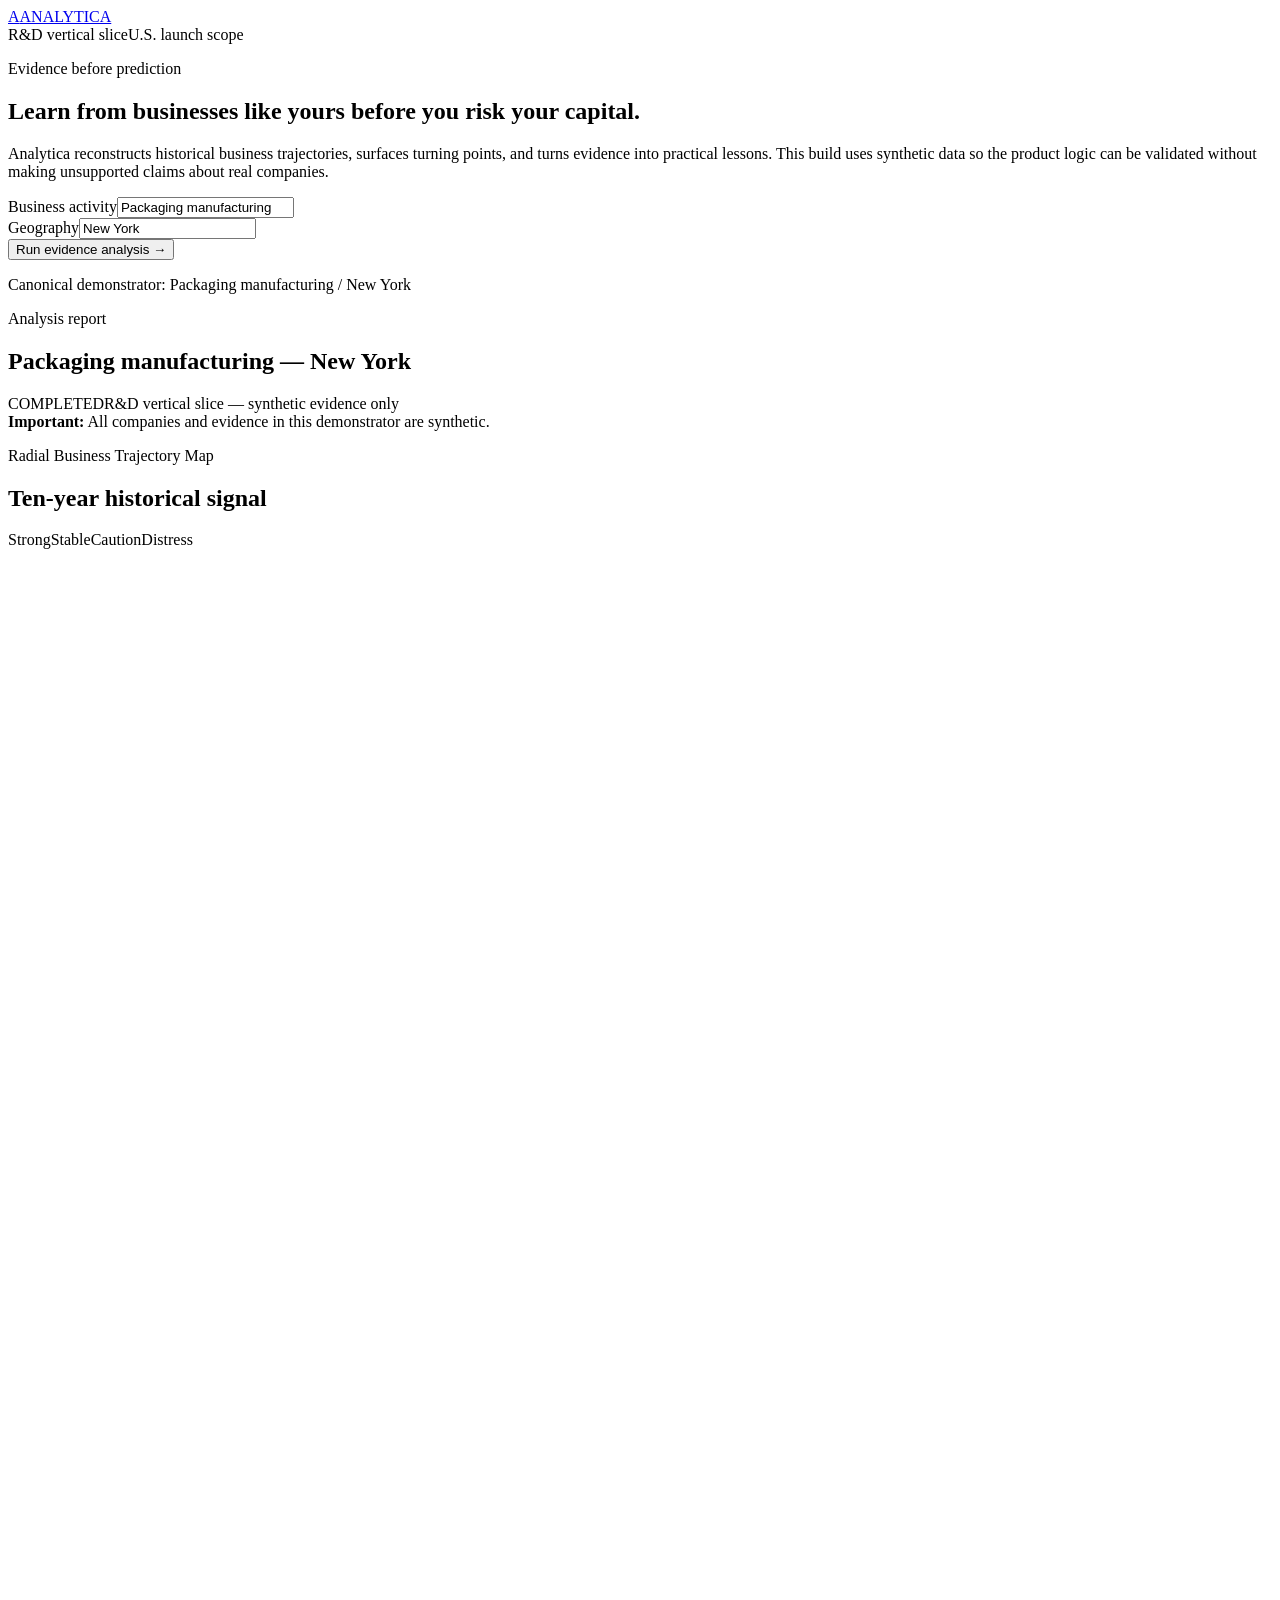
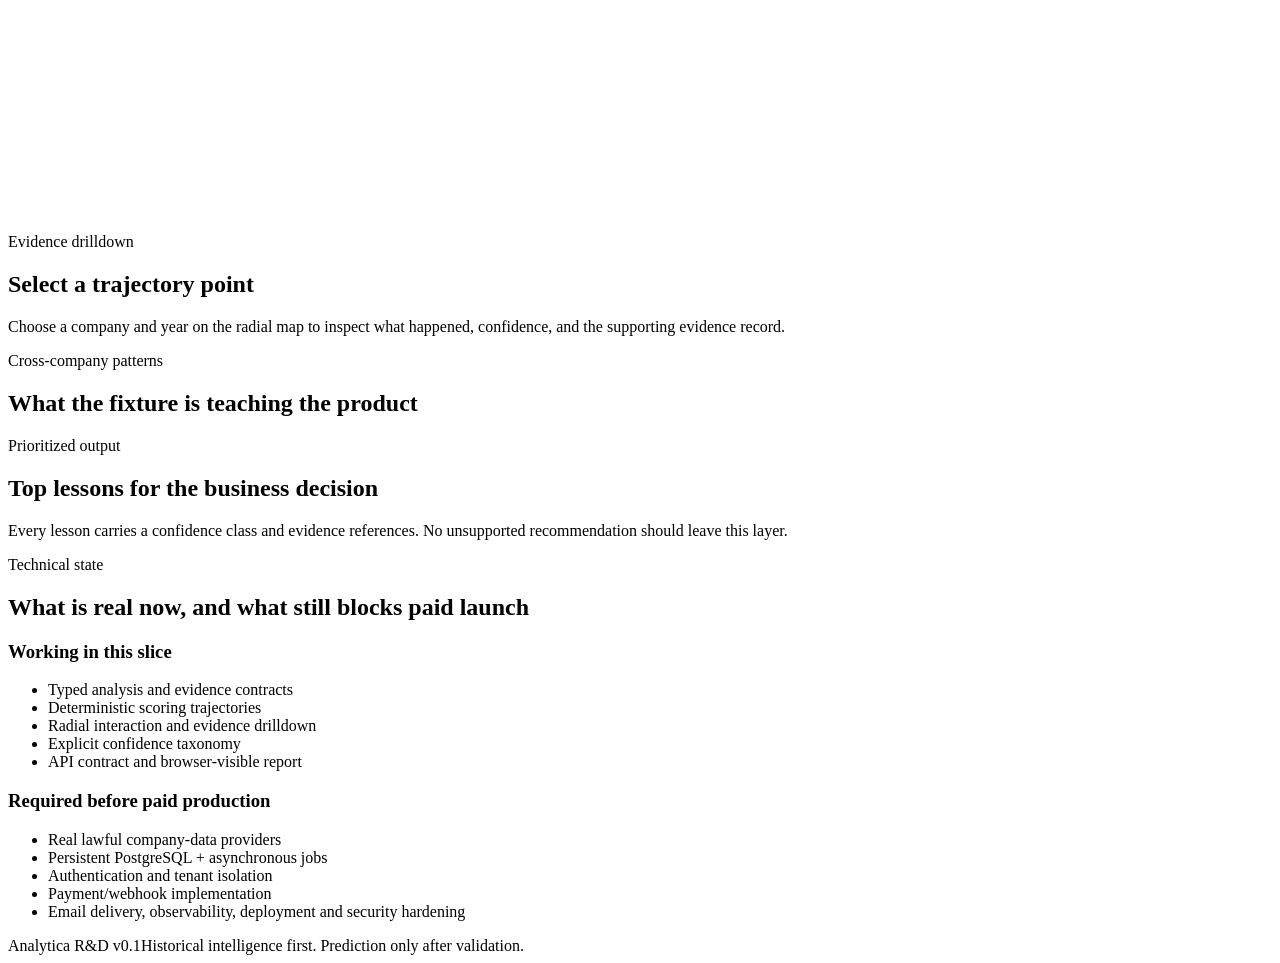
==== apps/web-preview/index.html @ 031fc539 "feat: add browser-visible Analytica R&D shell" ====
<!doctype html>
<html lang="en">
<head>
  <meta charset="utf-8" />
  <meta name="viewport" content="width=device-width, initial-scale=1" />
  <meta name="description" content="Analytica R&D vertical slice: evidence-driven historical business intelligence." />
  <title>Analytica — R&D Vertical Slice</title>
  <link rel="stylesheet" href="./styles.css" />
</head>
<body>
  <header class="topbar">
    <a class="brand" href="#top" aria-label="Analytica home"><span class="brand-mark" aria-hidden="true">A</span><span>ANALYTICA</span></a>
    <div class="topbar-actions"><span class="badge" data-testid="readiness-badge">R&D vertical slice</span><span class="market">U.S. launch scope</span></div>
  </header>

  <main id="top">
    <section class="hero shell">
      <div class="hero-copy">
        <p class="eyebrow">Evidence before prediction</p>
        <h1>Learn from businesses like yours <span>before you risk your capital.</span></h1>
        <p class="lede">Analytica reconstructs historical business trajectories, surfaces turning points, and turns evidence into practical lessons. This build uses synthetic data so the product logic can be validated without making unsupported claims about real companies.</p>
      </div>
      <form id="analysis-form" class="analysis-card" aria-label="Run Analytica demonstrator">
        <div class="field"><label for="business">Business activity</label><input id="business" name="business" value="Packaging manufacturing" /></div>
        <div class="field"><label for="geography">Geography</label><input id="geography" name="geography" value="New York" /></div>
        <button id="run-analysis" type="submit">Run evidence analysis <span aria-hidden="true">→</span></button>
        <p class="microcopy">Canonical demonstrator: Packaging manufacturing / New York</p>
      </form>
    </section>

    <section id="analysis-summary" class="shell summary-section" aria-labelledby="summary-title">
      <div class="section-heading">
        <div><p class="eyebrow">Analysis report</p><h2 id="summary-title">Packaging manufacturing — New York</h2></div>
        <div class="status-stack"><span id="analysis-status" class="status-dot"><span aria-hidden="true"></span> COMPLETED</span><span id="readiness-label">R&D vertical slice — synthetic evidence only</span></div>
      </div>
      <div id="cohort-kpis" class="kpi-grid" aria-label="Cohort summary"></div>
      <div class="notice" role="note"><strong>Important:</strong> <span id="report-disclaimer">All companies and evidence in this demonstrator are synthetic.</span></div>
    </section>

    <section class="shell workspace" aria-labelledby="trajectory-heading">
      <div class="map-card">
        <div class="card-heading">
          <div><p class="eyebrow">Radial Business Trajectory Map</p><h2 id="trajectory-heading">Ten-year historical signal</h2></div>
          <div class="legend" aria-label="Performance state legend"><span><i class="dot green"></i>Strong</span><span><i class="dot blue"></i>Stable</span><span><i class="dot yellow"></i>Caution</span><span><i class="dot red"></i>Distress</span></div>
        </div>
        <div id="trajectory-map" class="trajectory-stage">
          <svg id="radial-map" viewBox="0 0 720 720" role="img" aria-labelledby="radial-title radial-desc" tabindex="0">
            <title id="radial-title">Radial historical performance map for synthetic packaging companies</title>
            <desc id="radial-desc">Each company has a radial trajectory. Distance from the center represents normalized modeled performance. Select a point to inspect evidence.</desc>
            <g id="radial-grid"></g><g id="radial-content"></g>
          </svg>
        </div>
        <div id="company-tabs" class="company-tabs" aria-label="Select company trajectory"></div>
      </div>

      <aside id="evidence-panel" class="evidence-card" aria-live="polite" aria-labelledby="evidence-title">
        <p class="eyebrow">Evidence drilldown</p><h2 id="evidence-title">Select a trajectory point</h2>
        <p id="evidence-intro" class="muted">Choose a company and year on the radial map to inspect what happened, confidence, and the supporting evidence record.</p>
        <div id="evidence-body"></div>
      </aside>
    </section>

    <section class="shell findings-section"><div class="section-heading compact"><div><p class="eyebrow">Cross-company patterns</p><h2>What the fixture is teaching the product</h2></div></div><div id="findings-grid" class="findings-grid"></div></section>

    <section id="lessons" class="shell lessons-section" aria-labelledby="lessons-title">
      <div class="section-heading"><div><p class="eyebrow">Prioritized output</p><h2 id="lessons-title">Top lessons for the business decision</h2></div><p class="section-note">Every lesson carries a confidence class and evidence references. No unsupported recommendation should leave this layer.</p></div>
      <ol id="lesson-list" class="lesson-list"></ol>
    </section>

    <section class="shell readiness-panel" aria-labelledby="readiness-title">
      <div><p class="eyebrow">Technical state</p><h2 id="readiness-title">What is real now, and what still blocks paid launch</h2></div>
      <div class="readiness-columns">
        <div><h3>Working in this slice</h3><ul><li>Typed analysis and evidence contracts</li><li>Deterministic scoring trajectories</li><li>Radial interaction and evidence drilldown</li><li>Explicit confidence taxonomy</li><li>API contract and browser-visible report</li></ul></div>
        <div><h3>Required before paid production</h3><ul><li>Real lawful company-data providers</li><li>Persistent PostgreSQL + asynchronous jobs</li><li>Authentication and tenant isolation</li><li>Payment/webhook implementation</li><li>Email delivery, observability, deployment and security hardening</li></ul></div>
      </div>
    </section>
  </main>

  <footer class="footer shell"><span>Analytica R&D v0.1</span><span>Historical intelligence first. Prediction only after validation.</span></footer>
  <script src="./demo-data.js"></script>
  <script src="./app.js" defer></script>
</body>
</html>
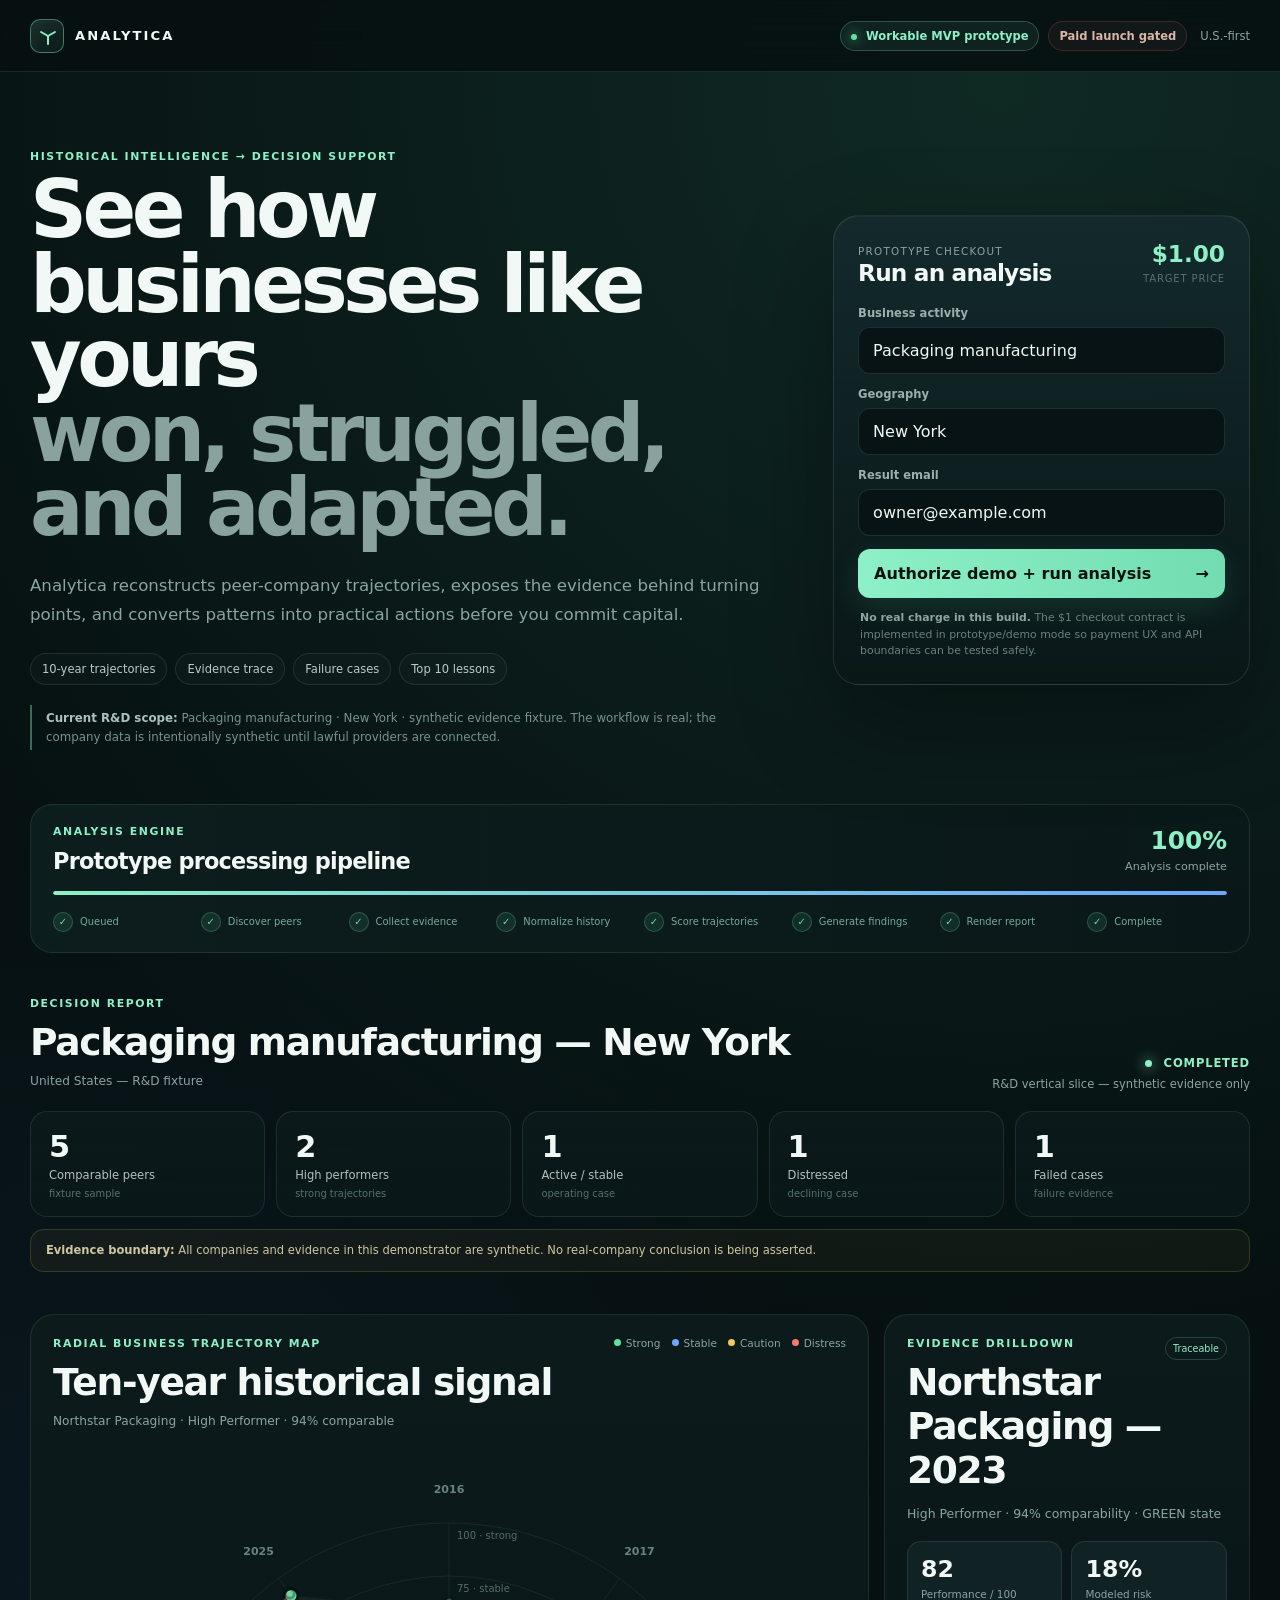
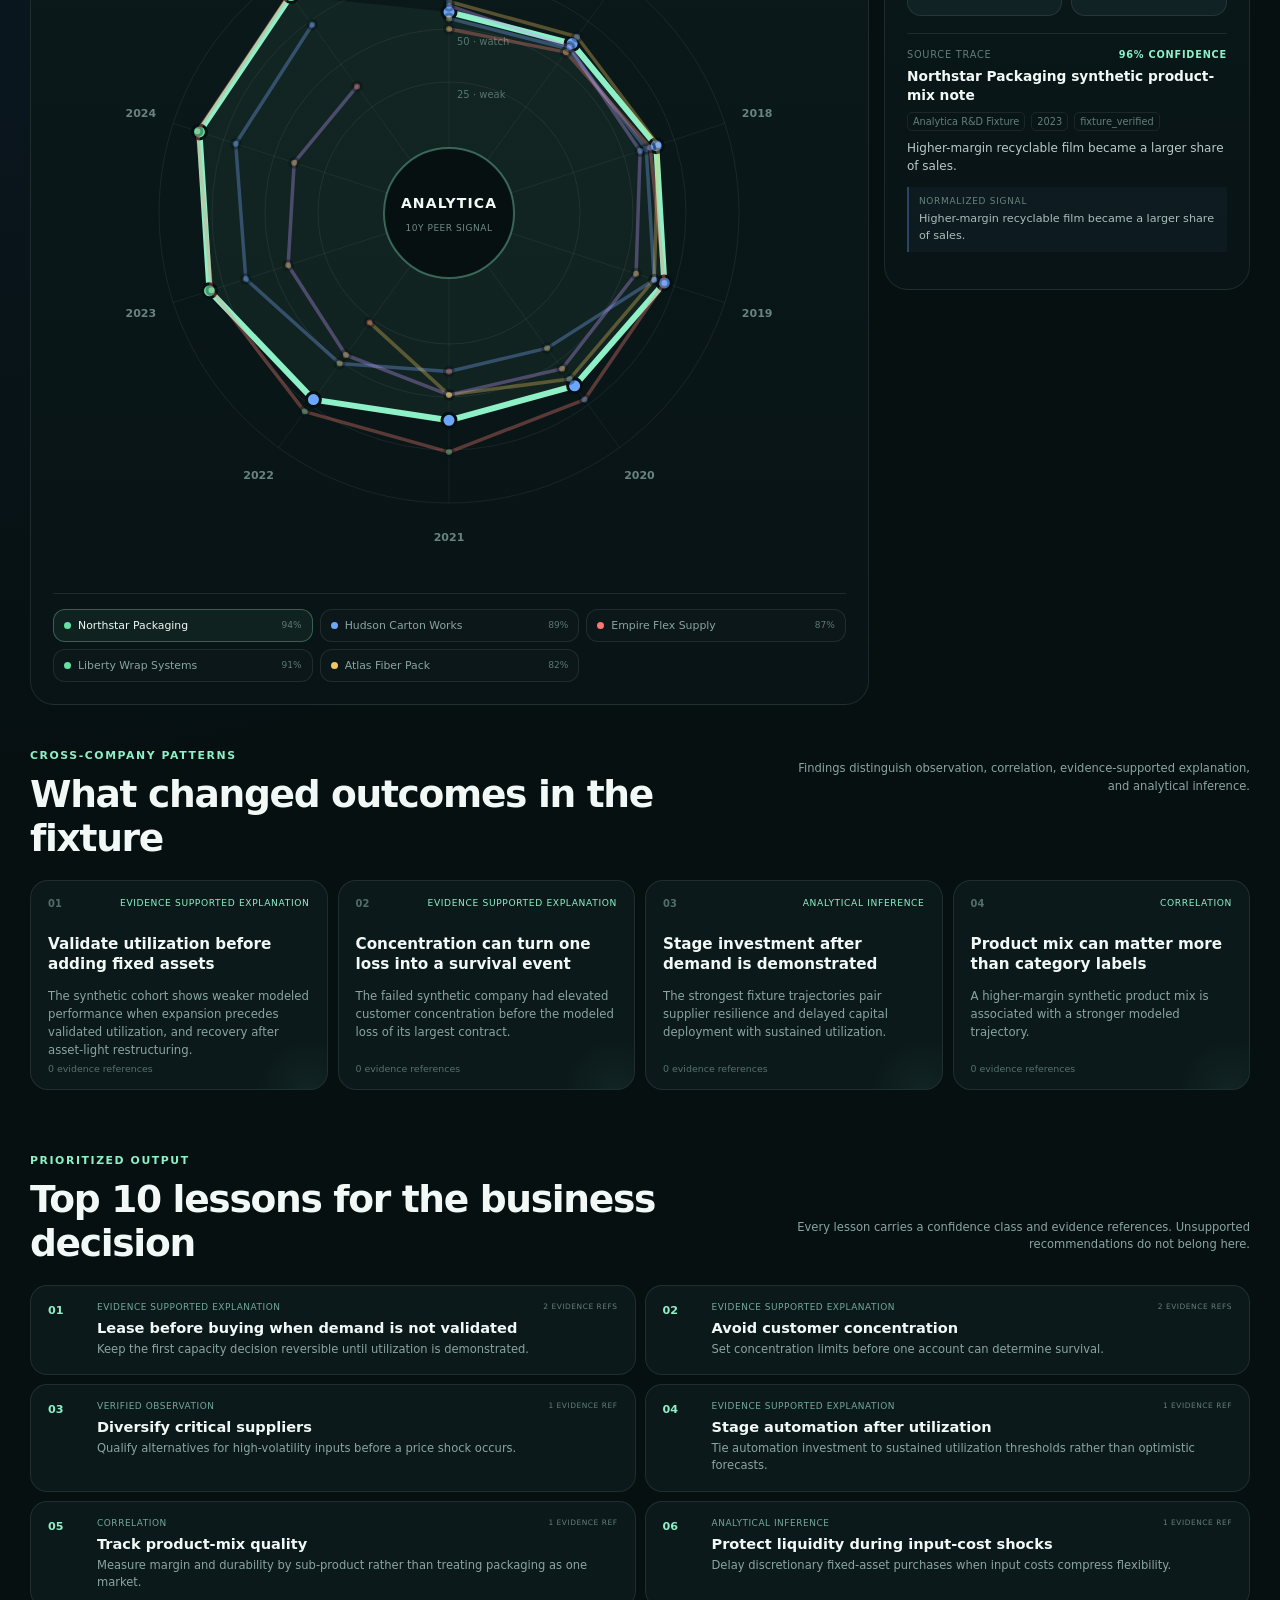
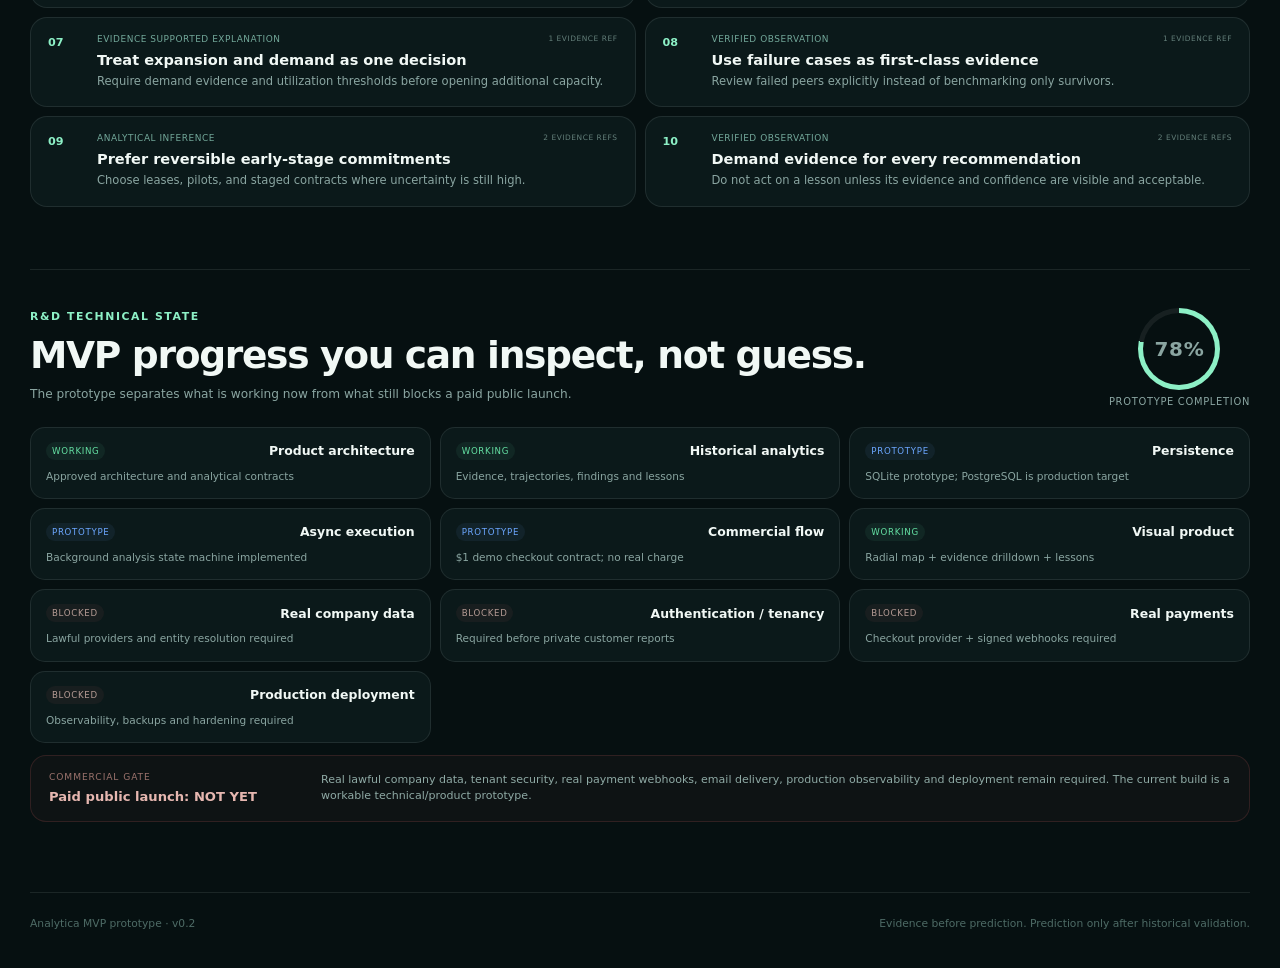
==== commit 1c2ee012: "feat: deliver workable Analytica MVP prototype" ====
--- a/apps/web-preview/index.html
+++ b/apps/web-preview/index.html
@@ -3,50 +3,79 @@
 <head>
   <meta charset="utf-8" />
   <meta name="viewport" content="width=device-width, initial-scale=1" />
-  <meta name="description" content="Analytica R&D vertical slice: evidence-driven historical business intelligence." />
-  <title>Analytica — R&D Vertical Slice</title>
+  <meta name="description" content="Analytica workable MVP prototype — evidence-driven historical business intelligence." />
+  <meta name="theme-color" content="#071011" />
+  <title>Analytica — Workable MVP Prototype</title>
   <link rel="stylesheet" href="./styles.css" />
 </head>
 <body>
+  <a class="skip-link" href="#analysis-summary">Skip to analysis</a>
   <header class="topbar">
-    <a class="brand" href="#top" aria-label="Analytica home"><span class="brand-mark" aria-hidden="true">A</span><span>ANALYTICA</span></a>
-    <div class="topbar-actions"><span class="badge" data-testid="readiness-badge">R&D vertical slice</span><span class="market">U.S. launch scope</span></div>
+    <a class="brand" href="#top" aria-label="Analytica home">
+      <span class="brand-mark" aria-hidden="true"><span></span></span>
+      <span class="brand-word">ANALYTICA</span>
+    </a>
+    <div class="topbar-actions">
+      <span class="badge badge-live" data-testid="readiness-badge"><i></i> Workable MVP prototype</span>
+      <span class="badge badge-gated">Paid launch gated</span>
+      <span class="market">U.S.-first</span>
+    </div>
   </header>
 
   <main id="top">
     <section class="hero shell">
       <div class="hero-copy">
-        <p class="eyebrow">Evidence before prediction</p>
-        <h1>Learn from businesses like yours <span>before you risk your capital.</span></h1>
-        <p class="lede">Analytica reconstructs historical business trajectories, surfaces turning points, and turns evidence into practical lessons. This build uses synthetic data so the product logic can be validated without making unsupported claims about real companies.</p>
+        <p class="eyebrow">Historical intelligence → decision support</p>
+        <h1>See how businesses like yours <span>won, struggled, and adapted.</span></h1>
+        <p class="lede">Analytica reconstructs peer-company trajectories, exposes the evidence behind turning points, and converts patterns into practical actions before you commit capital.</p>
+        <div class="hero-proof" aria-label="Prototype capabilities">
+          <span>10-year trajectories</span><span>Evidence trace</span><span>Failure cases</span><span>Top 10 lessons</span>
+        </div>
+        <div class="prototype-note"><strong>Current R&D scope:</strong> Packaging manufacturing · New York · synthetic evidence fixture. The workflow is real; the company data is intentionally synthetic until lawful providers are connected.</div>
       </div>
-      <form id="analysis-form" class="analysis-card" aria-label="Run Analytica demonstrator">
-        <div class="field"><label for="business">Business activity</label><input id="business" name="business" value="Packaging manufacturing" /></div>
-        <div class="field"><label for="geography">Geography</label><input id="geography" name="geography" value="New York" /></div>
-        <button id="run-analysis" type="submit">Run evidence analysis <span aria-hidden="true">→</span></button>
-        <p class="microcopy">Canonical demonstrator: Packaging manufacturing / New York</p>
+
+      <form id="analysis-form" class="analysis-card" aria-label="Run Analytica MVP prototype">
+        <div class="analysis-card-head">
+          <div><span class="step-label">Prototype checkout</span><h2>Run an analysis</h2></div>
+          <div class="price"><strong>$1.00</strong><span>target price</span></div>
+        </div>
+        <div class="field"><label for="business">Business activity</label><input id="business" name="business" value="Packaging manufacturing" autocomplete="organization-title" /></div>
+        <div class="field"><label for="geography">Geography</label><input id="geography" name="geography" value="New York" autocomplete="address-level1" /></div>
+        <div class="field"><label for="email">Result email</label><input type="email" id="email" name="email" value="owner@example.com" autocomplete="email" required /></div>
+        <button id="run-analysis" type="submit"><span>Authorize demo + run analysis</span><span aria-hidden="true">→</span></button>
+        <p class="microcopy"><strong>No real charge in this build.</strong> The $1 checkout contract is implemented in prototype/demo mode so payment UX and API boundaries can be tested safely.</p>
+        <p id="form-error" class="form-error" role="alert" hidden></p>
       </form>
+    </section>
+
+    <section id="analysis-pipeline" class="shell pipeline-card" aria-live="polite" aria-labelledby="pipeline-title">
+      <div class="pipeline-head">
+        <div><p class="eyebrow">Analysis engine</p><h2 id="pipeline-title">Prototype processing pipeline</h2></div>
+        <div class="pipeline-meter"><strong id="pipeline-percent">100%</strong><span id="pipeline-stage">Analysis complete</span></div>
+      </div>
+      <div class="progress-track" aria-hidden="true"><span id="pipeline-bar" style="width:100%"></span></div>
+      <div id="pipeline-steps" class="pipeline-steps" aria-label="Analysis stages"></div>
     </section>
 
     <section id="analysis-summary" class="shell summary-section" aria-labelledby="summary-title">
       <div class="section-heading">
-        <div><p class="eyebrow">Analysis report</p><h2 id="summary-title">Packaging manufacturing — New York</h2></div>
-        <div class="status-stack"><span id="analysis-status" class="status-dot"><span aria-hidden="true"></span> COMPLETED</span><span id="readiness-label">R&D vertical slice — synthetic evidence only</span></div>
+        <div><p class="eyebrow">Decision report</p><h2 id="summary-title">Packaging manufacturing — New York</h2><p id="market-scope" class="subtle">United States — R&D fixture</p></div>
+        <div class="status-stack"><span id="analysis-status" class="status-dot"><span aria-hidden="true"></span> COMPLETED</span><span id="readiness-label">Workable MVP — synthetic evidence only</span></div>
       </div>
       <div id="cohort-kpis" class="kpi-grid" aria-label="Cohort summary"></div>
-      <div class="notice" role="note"><strong>Important:</strong> <span id="report-disclaimer">All companies and evidence in this demonstrator are synthetic.</span></div>
+      <div class="notice" role="note"><strong>Evidence boundary:</strong> <span id="report-disclaimer">All companies and evidence in this demonstrator are synthetic.</span></div>
     </section>
 
     <section class="shell workspace" aria-labelledby="trajectory-heading">
       <div class="map-card">
         <div class="card-heading">
-          <div><p class="eyebrow">Radial Business Trajectory Map</p><h2 id="trajectory-heading">Ten-year historical signal</h2></div>
+          <div><p class="eyebrow">Radial Business Trajectory Map</p><h2 id="trajectory-heading">Ten-year historical signal</h2><p id="active-company-summary" class="subtle">Select a peer trajectory to inspect.</p></div>
           <div class="legend" aria-label="Performance state legend"><span><i class="dot green"></i>Strong</span><span><i class="dot blue"></i>Stable</span><span><i class="dot yellow"></i>Caution</span><span><i class="dot red"></i>Distress</span></div>
         </div>
         <div id="trajectory-map" class="trajectory-stage">
-          <svg id="radial-map" viewBox="0 0 720 720" role="img" aria-labelledby="radial-title radial-desc" tabindex="0">
-            <title id="radial-title">Radial historical performance map for synthetic packaging companies</title>
-            <desc id="radial-desc">Each company has a radial trajectory. Distance from the center represents normalized modeled performance. Select a point to inspect evidence.</desc>
+          <svg id="radial-map" viewBox="0 0 760 760" role="img" aria-labelledby="radial-title radial-desc" tabindex="0">
+            <title id="radial-title">Radial historical performance map for the Analytica packaging fixture</title>
+            <desc id="radial-desc">Each peer has a ten-year radial trajectory. Greater distance from the center represents stronger normalized modeled performance. Select a year point to inspect enidence.</desc>
             <g id="radial-grid"></g><g id="radial-content"></g>
           </svg>
         </div>
@@ -54,29 +83,34 @@
       </div>
 
       <aside id="evidence-panel" class="evidence-card" aria-live="polite" aria-labelledby="evidence-title">
-        <p class="eyebrow">Evidence drilldown</p><h2 id="evidence-title">Select a trajectory point</h2>
-        <p id="evidence-intro" class="muted">Choose a company and year on the radial map to inspect what happened, confidence, and the supporting evidence record.</p>
+        <div class="evidence-head"><p class="eyebrow">Evidence drilldown</p><span class="evidence-badge">Traceable</span></div>
+        <h2 id="evidence-title">Select a trajectory point</h2>
+        <p id="evidence-intro" class="muted">Choose a company and year on the radial map to inspect the score, modeled risk, source record, normalized fact, and evidence confidence.</p>
         <div id="evidence-body"></div>
       </aside>
     </section>
 
-    <section class="shell findings-section"><div class="section-heading compact"><div><p class="eyebrow">Cross-company patterns</p><h2>What the fixture is teaching the product</h2></div></div><div id="findings-grid" class="findings-grid"></div></section>
+    <section class="shell findings-section" aria-labelledby="findings-title">
+      <div class="section-heading compact"><div><p class="eyebrow">Cross-company patterns</p><h2 id="findings-title">What changed outcomes in the fixture</h2></div><p class="section-note">Findings distinguish observation, correlation, evidence-supported explanation, and analytical inference.</p></div>
+      <div id="findings-grid" class="findings-grid"></div>
+    </section>
 
     <section id="lessons" class="shell lessons-section" aria-labelledby="lessons-title">
-      <div class="section-heading"><div><p class="eyebrow">Prioritized output</p><h2 id="lessons-title">Top lessons for the business decision</h2></div><p class="section-note">Every lesson carries a confidence class and evidence references. No unsupported recommendation should leave this layer.</p></div>
+      <div class="section-heading"><div><p class="eyebrow">Prioritized output</p><h2 id="lessons-title">Top 10 lessons for the business decision</h2></div><p class="section-note">Every lesson carries a confidence class and evidence references. Unsupported recommendations do not belong here.</p></div>
       <ol id="lesson-list" class="lesson-list"></ol>
     </section>
 
-    <section class="shell readiness-panel" aria-labelledby="readiness-title">
-      <div><p class="eyebrow">Technical state</p><h2 id="readiness-title">What is real now, and what still blocks paid launch</h2></div>
-      <div class="readiness-columns">
-        <div><h3>Working in this slice</h3><ul><li>Typed analysis and evidence contracts</li><li>Deterministic scoring trajectories</li><li>Radial interaction and evidence drilldown</li><li>Explicit confidence taxonomy</li><li>API contract and browser-visible report</li></ul></div>
-        <div><h3>Required before paid production</h3><ul><li>Real lawful company-data providers</li><li>Persistent PostgreSQL + asynchronous jobs</li><li>Authentication and tenant isolation</li><li>Payment/webhook implementation</li><li>Email delivery, observability, deployment and security hardening</li></ul></div>
+    <section id="technical-readiness" class="shell readiness-panel" aria-labelledby="readiness-title">
+      <div class="readiness-hero">
+        <div><p class="eyebrow">R&D technical state</p><h2 id="readiness-title">MVP progress you can inspect, not guess.</h2><p class="subtle">The prototype separates what is working now from what still blocks a paid public launch.</p></div>
+        <div class="readiness-score"><div class="score-ring"><strong id="readiness-percent">78%</strong></div><span>prototype completion</span></div>
       </div>
+      <div id="readiness-grid" class="readiness-grid"></div>
+      <div class="launch-gate"><div><span class="gate-label">Commercial gate</span><strong>Paid public launch: NOT YET</strong></div><p>Real lawful company data, tenant security, real payment webhooks, email delivery, production observability and deployment remain required. The current build is a workable technical/product prototype.</p></div>
     </section>
   </main>
 
-  <footer class="footer shell"><span>Analytica R&D v0.1</span><span>Historical intelligence first. Prediction only after validation.</span></footer>
+  <footer class="footer shell"><span>Analytica MVP prototype · v0.2</span><span>Evidence before prediction. Prediction only after historical validation.</span></footer>
   <script src="./demo-data.js"></script>
   <script src="./app.js" defer></script>
 </body>
--- a/apps/web-preview/styles.css
+++ b/apps/web-preview/styles.css
@@ -0,0 +1 @@
+:root{--bg:#061011;--bg2:#081516;--surface:#0b191a;--surface2:#102224;--surface3:#14282a;--text:#f1f8f5;--muted:#8aa5a1;--faint:#58736f;--line:rgba(237,255,249,.09);--accent:#8df0c6;--green:#64e0a3;--blue:#6ca7ff;--yellow:#f1c85e;--red:#ff756f;--violet:#c79aff;--radius:22px;font-family:Inter,ui-sans-serif,system-ui,-apple-system,BlinkMacSystemFont,"Segoe UI",sans-serif;color-scheme:dark}*{box-sizing:border-box}html{scroll-behavior:smooth}body{margin:0;min-height:100vh;background:radial-gradient(circle at 78% 2%,rgba(79,211,157,.13),transparent 30%),radial-gradient(circle at 4% 38%,rgba(82,132,255,.06),transparent 28%),var(--bg);color:var(--text);font-feature-settings:"tnum" 1}a{color:inherit}button,input{font:inherit}.skip-link{position:absolute;left:-9999px;top:8px;z-index:999;background:var(--accent);color:#06100d;padding:10px 14px;border-radius:8px}.skip-link:focus{left:8px}.shell{width:min(1220px,calc(100% - 40px));margin-inline:auto}.topbar{height:72px;border-bottom:1px solid var(--line);display:flex;align-items:center;justify-content:space-between;padding:0 max(20px,calc((100vw - 1220px)/2));position:sticky;top:0;z-index:20;background:rgba(6,16,17,.86);backdrop-filter:blur(20px)}.brand{text-decoration:none;display:flex;align-items:center;gap:11px;font-weight:850;letter-spacing:.16em;font-size:.82rem}.brand-mark{position:relative;width:34px;height:34px;border:1px solid rgba(141,240,198,.42);border-radius:10px;display:grid;place-items:center;background:linear-gradient(145deg,rgba(141,240,198,.14),rgba(141,240,198,.03));box-shadow:inset 0 0 24px rgba(141,240,198,.04)}.brand-mark:before,.brand-mark:after,.brand-mark span{content:"";position:absolute;left:50%;top:50%;width:2px;height:10px;background:var(--accent);transform-origin:50% 0;border-radius:99px}.brand-mark:before{transform:rotate(0deg) translateY(-1px)}.brand-mark:after{transform:rotate(120deg) translateY(-1px)}.brand-mark span{transform:rotate(240deg) translateY(-1px)}.topbar-actions{display:flex;align-items:center;gap:9px;font-size:.72rem;color:var(--muted)}.badge{border:1px solid var(--line);padding:7px 10px;border-radius:999px;font-weight:750;white-space:nowrap}.badge-live{color:var(--accent);border-color:rgba(141,240,198,.24);background:rgba(141,240,198,.07)}.badge-live i{display:inline-block;width:6px;height:6px;background:var(--green);border-radius:50%;box-shadow:0 0 12px var(--green);margin-right:5px}.badge-gated{color:#d9b6a9;background:rgba(255,117,111,.05);border-color:rgba(255,117,111,.18)}.market{margin-left:4px}.hero{padding:78px 0 48px;display:grid;grid-template-columns:minmax(0,1.28fr) minmax(350px,.72fr);gap:62px;align-items:center}.eyebrow{margin:0 0 10px;color:var(--accent);font-weight:850;letter-spacing:.145em;text-transform:uppercase;font-size:.68rem}h1{font-size:clamp(3rem,6.2vw,5.65rem);line-height:.94;margin:0;letter-spacing:-.058em;max-width:900px;font-weight:780}h1 span{display:block;color:#89a29e;font-weight:650}.lede{font-size:1.04rem;line-height:1.72;color:var(--muted);max-width:760px;margin:26px 0 0}.hero-proof{display:flex;flex-wrap:wrap;gap:8px;margin-top:24px}.hero-proof span{border:1px solid var(--line);border-radius:999px;padding:8px 11px;color:#b7cbc7;background:rgba(255,255,255,.018);font-size:.72rem}.prototype-note{margin-top:20px;max-width:800px;border-left:2px solid rgba(141,240,198,.4);padding:4px 0 4px 14px;color:#78928e;font-size:.74rem;line-height:1.55}.prototype-note strong{color:#a9c2bd}.analysis-card{background:linear-gradient(180deg,rgba(20,42,44,.93),rgba(10,23,24,.97));border:1px solid rgba(255,255,255,.1);border-radius:26px;padding:24px;box-shadow:0 36px 100px rgba(0,0,0,.33),inset 0 1px rgba(255,255,255,.035)}.analysis-card-head{display:flex;justify-content:space-between;align-items:start;margin-bottom:20px}.analysis-card-head h2{font-size:1.45rem}.step-label{color:var(--muted);font-size:.65rem;text-transform:uppercase;letter-spacing:.12em}.price{text-align:right}.price strong{display:block;font-size:1.45rem;color:var(--accent)}.price span{font-size:.63rem;color:var(--faint);text-transform:uppercase;letter-spacing:.08em}.field{display:grid;gap:7px;margin-bottom:13px}.field label{font-size:.72rem;color:#9ab0ac;font-weight:720}.field input{width:100%;background:#071315;border:1px solid rgba(255,255,255,.11);color:var(--text);border-radius:12px;padding:13px 14px;outline:none;transition:border-color .18s ease,box-shadow .18s ease}.field input:focus{border-color:rgba(141,240,198,.58);box-shadow:0 0 0 3px rgba(141,240,198,.07)}.analysis-card button{width:100%;margin-top:7px;border:0;border-radius:12px;padding:15px 16px;background:linear-gradient(90deg,#8df0c6,#72ddb0);color:#06110d;font-weight:900;cursor:pointer;display:flex;justify-content:space-between;box-shadow:0 10px 30px rgba(83,211,158,.14);transition:transform .15s ease,opacity .15s ease}.analysis-card button:hover{transform:translateY(-1px)}.analysis-card button:disabled{opacity:.58;cursor:wait;transform:none}.microcopy{font-size:.68rem;color:#68827e;margin:12px 2px 0;line-height:1.55}.microcopy strong{color:#8ca5a1}.form-error{color:#ffaaa5;background:rgba(255,117,111,.08);border:1px solid rgba(255,117,111,.18);padding:10px 12px;border-radius:10px;font-size:.72rem;line-height:1.4}.pipeline-card{margin-top:6px;background:linear-gradient(90deg,rgba(13,30,31,.98),rgba(10,24,25,.92));border:1px solid var(--line);border-radius:22px;padding:20px 22px}.pipeline-head{display:flex;align-items:end;justify-content:space-between;gap:20px}.pipeline-head h2{font-size:1.4rem}.pipeline-meter{text-align:right}.pipeline-meter strong{font-size:1.55rem;color:var(--accent);display:block}.pipeline-meter span{font-size:.7rem;color:var(--muted)}.progress-track{height:4px;background:rgba(255,255,255,.06);border-radius:99px;overflow:hidden;margin:17px 0}.progress-track span{display:block;height:100%;background:linear-gradient(90deg,var(--accent),var(--blue));border-radius:inherit;transition:width .25s ease}.pipeline-steps{display:grid;grid-template-columns:repeat(8,1fr);gap:8px}.pipeline-step{display:flex;align-items:center;gap:7px;color:#4f6965;min-width:0}.pipeline-step span{width:20px;height:20px;flex:0 0 20px;border-radius:50%;border:1px solid rgba(255,255,255,.1);display:grid;place-items:center;font-size:.62rem}.pipeline-step small{font-size:.62rem;white-space:nowrap;overflow:hidden;text-overflow:ellipsis}.pipeline-step.done{color:#76a99a}.pipeline-step.done span{background:rgba(100,224,163,.1);border-color:rgba(100,224,163,.25);color:var(--green)}.pipeline-step.active{color:var(--text)}.pipeline-step.active span{border-color:var(--accent);box-shadow:0 0 14px rgba(141,240,198,.2)}.summary-section,.findings-section,.lessons-section,.readiness-panel{padding:44px 0 20px}.section-heading{display:flex;justify-content:space-between;gap:26px;align-items:end;margin-bottom:20px}.section-heading.compact{align-items:start}h2{margin:0;font-size:clamp(1.55rem,3vw,2.35rem);letter-spacing:-.035em}h3{margin:0 0 10px;font-size:1rem}.subtle{color:var(--muted);font-size:.76rem;line-height:1.55;margin:8px 0 0}.status-stack{display:grid;justify-items:end;gap:7px;font-size:.72rem;color:var(--muted)}.status-dot{color:var(--accent);font-weight:850;letter-spacing:.075em}.status-dot span{display:inline-block;width:7px;height:7px;border-radius:50%;background:var(--accent);box-shadow:0 0 14px var(--accent);margin-right:7px}.kpi-grid{display:grid;grid-template-columns:repeat(5,1fr);gap:11px}.kpi{background:linear-gradient(180deg,var(--surface),rgba(10,24,25,.85));border:1px solid var(--line);border-radius:17px;padding:17px 18px}.kpi strong{display:block;font-size:1.9rem;letter-spacing:-.045em;margin-bottom:4px}.kpi span{color:#aec2be;font-size:.72rem;display:block}.kpi small{display:block;color:#55716c;font-size:.62rem;margin-top:6px}.notice{margin-top:12px;border:1px solid rgba(241,200,94,.17);background:rgba(241,200,94,.045);color:#cfc5a2;border-radius:14px;padding:12px 15px;font-size:.72rem;line-height:1.5}.workspace{display:grid;grid-template-columns:minmax(0,1.65fr) minmax(325px,.72fr);gap:15px;padding-top:22px}.map-card,.evidence-card{background:linear-gradient(180deg,rgba(12,27,28,.97),rgba(8,20,21,.98));border:1px solid var(--line);border-radius:24px}.map-card{padding:22px;min-width:0}.card-heading{display:flex;align-items:start;justify-content:space-between;gap:20px}.legend{display:flex;flex-wrap:wrap;gap:8px 11px;justify-content:flex-end;font-size:.66rem;color:var(--muted);max-width:280px}.legend span{display:inline-flex;align-items:center;gap:5px}.dot{width:7px;height:7px;border-radius:50%;display:inline-block}.green{background:var(--green)}.blue{background:var(--blue)}.yellow{background:var(--yellow)}.red{background:var(--red)}.trajectory-stage{position:relative;max-width:760px;margin:2px auto 0}#radial-map{width:100%;height:auto;display:block;overflow:visible}.grid-ring{fill:none;stroke:rgba(255,255,255,.065);stroke-width:1}.grid-axis{stroke:rgba(255,255,255,.055);stroke-width:1}.grid-label{fill:#536e69;font-size:10px}.year-label{fill:#68847f;font-size:11px;font-weight:650}.trajectory-area{opacity:.055}.trajectory-line{fill:none;stroke-width:3.5;stroke-linecap:round;stroke-linejoin:round;opacity:.33;transition:opacity .2s ease,stroke-width .2s ease}.trajectory-line.active{opacity:1;stroke-width:6}.trajectory-point{cursor:pointer;stroke:#061011;stroke-width:3;transition:r .15s ease,opacity .15s ease}.trajectory-point:hover,.trajectory-point:focus{r:9px;outline:none;filter:drop-shadow(0 0 5px rgba(255,255,255,.3))}.center-core{fill:#061011;stroke:rgba(141,240,198,.35);stroke-width:2}.center-title{fill:var(--text);font-size:14px;font-weight:850;text-anchor:middle;letter-spacing:.08em}.center-subtitle{fill:#708b86;font-size:9px;text-anchor:middle;letter-spacing:.06em}.company-tabs{display:grid;grid-template-columns:repeat(3,minmax(0,1fr));gap:7px;border-top:1px solid var(--line);padding-top:15px}.company-tab{border:1px solid var(--line);background:rgba(255,255,255,.015);color:var(--muted);border-radius:12px;padding:9px 10px;cursor:pointer;font-size:.68rem;display:grid;grid-template-columns:auto 1fr auto;align-items:center;gap:7px;text-align:left}.company-tab span{white-space:nowrap;overflow:hidden;text-overflow:ellipsis}.company-tab small{color:#5d7974}.company-tab[aria-pressed="true"]{color:var(--text);border-color:rgba(141,240,198,.3);background:rgba(141,240,198,.065)}.company-state{width:7px;height:7px;border-radius:50%;background:var(--blue)}.company-state.high_performer{background:var(--green)}.company-state.distressed{background:var(--yellow)}.company-state.failed{background:var(--red)}.evidence-card{padding:22px;align-self:start;position:sticky;top:88px;min-height:570px}.evidence-head{display:flex;justify-content:space-between;align-items:start}.evidence-badge{font-size:.6rem;color:var(--accent);border:1px solid rgba(141,240,198,.2);padding:5px 7px;border-radius:999px}.muted{color:var(--muted);line-height:1.6;font-size:.78rem}.evidence-score{display:grid;grid-template-columns:1fr 1fr;gap:9px;margin:17px 0}.metric-tile{background:var(--surface2);border:1px solid var(--line);border-radius:14px;padding:13px}.metric-tile strong{display:block;font-size:1.48rem}.metric-tile span{font-size:.65rem;color:var(--muted)}.evidence-item{border-top:1px solid var(--line);padding:15px 0}.evidence-source-row{display:flex;justify-content:space-between;gap:10px;color:#5f7e78;font-size:.61rem;text-transform:uppercase;letter-spacing:.08em;margin-bottom:7px}.evidence-source-row strong{color:var(--accent);font-weight:700}.evidence-item h4{margin:0 0 7px;font-size:.86rem;line-height:1.35}.evidence-meta{display:flex;gap:6px;flex-wrap:wrap;color:#647f7a;font-size:.61rem;margin-bottom:8px}.evidence-meta span{border:1px solid rgba(255,255,255,.07);padding:3px 5px;border-radius:5px}.evidence-item p{margin:0;color:#b9cbc7;font-size:.75rem;line-height:1.56}.normalized-fact{margin-top:11px;background:rgba(108,167,255,.045);border-left:2px solid rgba(108,167,255,.3);padding:8px 10px;color:#a8bfba;font-size:.7rem;line-height:1.48}.normalized-fact span{display:block;color:#66847e;font-size:.56rem;text-transform:uppercase;letter-spacing:.08em;margin-bottom:3px}.empty-evidence{color:var(--muted)}.findings-grid{display:grid;grid-template-columns:repeat(4,1fr);gap:10px}.finding{position:relative;background:var(--surface);border:1px solid var(--line);border-radius:18px;padding:17px;min-height:210px;overflow:hidden}.finding:after{content:"";position:absolute;inset:auto -30px -50px auto;width:100px;height:100px;border-radius:50%;background:radial-gradient(circle,rgba(141,240,198,.05),transparent 70%)}.finding-top{display:flex;justify-content:space-between;gap:8px;align-items:center;margin-bottom:25px}.finding-index{font-size:.62rem;color:#536e69;font-weight:800}.finding .confidence{color:var(--accent);font-size:.57rem;text-transform:uppercase;letter-spacing:.07em;text-align:right}.finding h3{font-size:.95rem;line-height:1.35}.finding p{color:var(--muted);font-size:.73rem;line-height:1.55}.finding small{position:absolute;bottom:15px;color:#56716d;font-size:.59rem}.section-note{max-width:470px;color:var(--muted);font-size:.72rem;line-height:1.5;text-align:right}.lesson-list{list-style:none;padding:0;margin:0;display:grid;grid-template-columns:1fr 1fr;gap:9px}.lesson{background:var(--surface);border:1px solid var(--line);border-radius:17px;padding:16px 17px;display:grid;grid-template-columns:38px 1fr;gap:11px}.lesson-number{color:var(--accent);font-weight:900;font-size:.7rem;padding-top:2px}.lesson-top{display:flex;justify-content:space-between;gap:10px;margin-bottom:7px;color:#647f7a;font-size:.56rem;text-transform:uppercase;letter-spacing:.06em}.lesson-top span{color:#73a89a}.lesson h3{margin:0 0 5px;font-size:.91rem}.lesson p{margin:0;color:var(--muted);font-size:.72rem;line-height:1.5}.readiness-panel{margin-top:42px;margin-bottom:50px;border-top:1px solid var(--line);padding-top:38px}.readiness-hero{display:flex;justify-content:space-between;align-items:center;gap:30px}.readiness-score{display:grid;justify-items:center;gap:6px;color:var(--muted);font-size:.62rem;text-transform:uppercase;letter-spacing:.07em}.score-ring{width:82px;height:82px;border-radius:50%;display:grid;place-items:center;background:conic-gradient(var(--accent) 0 78%,rgba(255,255,255,.07) 78% 100%);position:relative}.score-ring:before{content:"";position:absolute;inset:5px;border-radius:50%;background:var(--bg)}.score-ring strong{position:relative;font-size:1.25rem}.readiness-grid{display:grid;grid-template-columns:repeat(3,1fr);gap:9px;margin-top:20px}.readiness-item{background:var(--surface);border:1px solid var(--line);border-radius:15px;padding:14px 15px}.readiness-item>div{display:flex;align-items:center;justify-content:space-between;gap:8px}.readiness-item h3{font-size:.78rem;margin:0}.readiness-state{font-size:.54rem;text-transform:uppercase;letter-spacing:.08em;border-radius:999px;padding:4px 6px}.state-working .readiness-state{color:var(--green);background:rgba(100,224,163,.07)}.state-prototype .readiness-state{color:var(--blue);background:rgba(108,167,255,.07)}.state-blocked .readiness-state{color:#b69c95;background:rgba(255,117,111,.055)}.readiness-item p{color:var(--muted);font-size:.66rem;line-height:1.45;margin:9px 0 0}.launch-gate{display:grid;grid-template-columns:250px 1fr;gap:22px;align-items:center;margin-top:12px;border:1px solid rgba(255,117,111,.14);background:rgba(255,117,111,.035);padding:16px 18px;border-radius:16px}.gate-label{display:block;color:#9c736d;text-transform:uppercase;font-size:.57rem;letter-spacing:.1em;margin-bottom:4px}.launch-gate strong{font-size:.82rem;color:#e6b7b0}.launch-gate p{margin:0;color:#8faaa5;font-size:.69rem;line-height:1.5}.footer{border-top:1px solid var(--line);display:flex;justify-content:space-between;gap:20px;padding:24px 0 38px;color:#4e6b66;font-size:.67rem}@media(max-width:1100px){.pipeline-steps{grid-template-columns:repeat(4,1fr);row-gap:10px}.readiness-grid{grid-template-columns:1fr 1fr}.company-tabs{grid-template-columns:1fr 1fr}}@media(max-width:980px){.hero,.workspace{grid-template-columns:1fr}.analysis-card{max-width:620px}.evidence-card{position:static;min-height:auto}.kpi-grid{grid-template-columns:repeat(3,1fr)}.findings-grid{grid-template-columns:1fr 1fr}}@media(max-width:640px){.shell{width:min(100% - 24px,1220px)}.topbar{padding:0 12px;height:64px}.badge-gated,.market{display:none}.brand-word{font-size:.72rem}.hero{padding:46px 0 28px;gap:34px}.lede{font-size:.94rem}.pipeline-head,.section-heading,.card-heading,.readiness-hero{align-items:start;flex-direction:column}.pipeline-meter{text-align:left}.pipeline-steps{grid-template-columns:1fr 1fr}.status-stack{justify-items:start}.kpi-grid{grid-template-columns:1fr 1fr}.findings-grid,.lesson-list,.readiness-grid{grid-template-columns:1fr}.section-note{text-align:left}.map-card{padding:13px}.legend{justify-content:flex-start}.company-tabs{grid-template-columns:1fr}.launch-gate{grid-template-columns:1fr}.footer{flex-direction:column}.score-ring{width:72px;height:72px}}
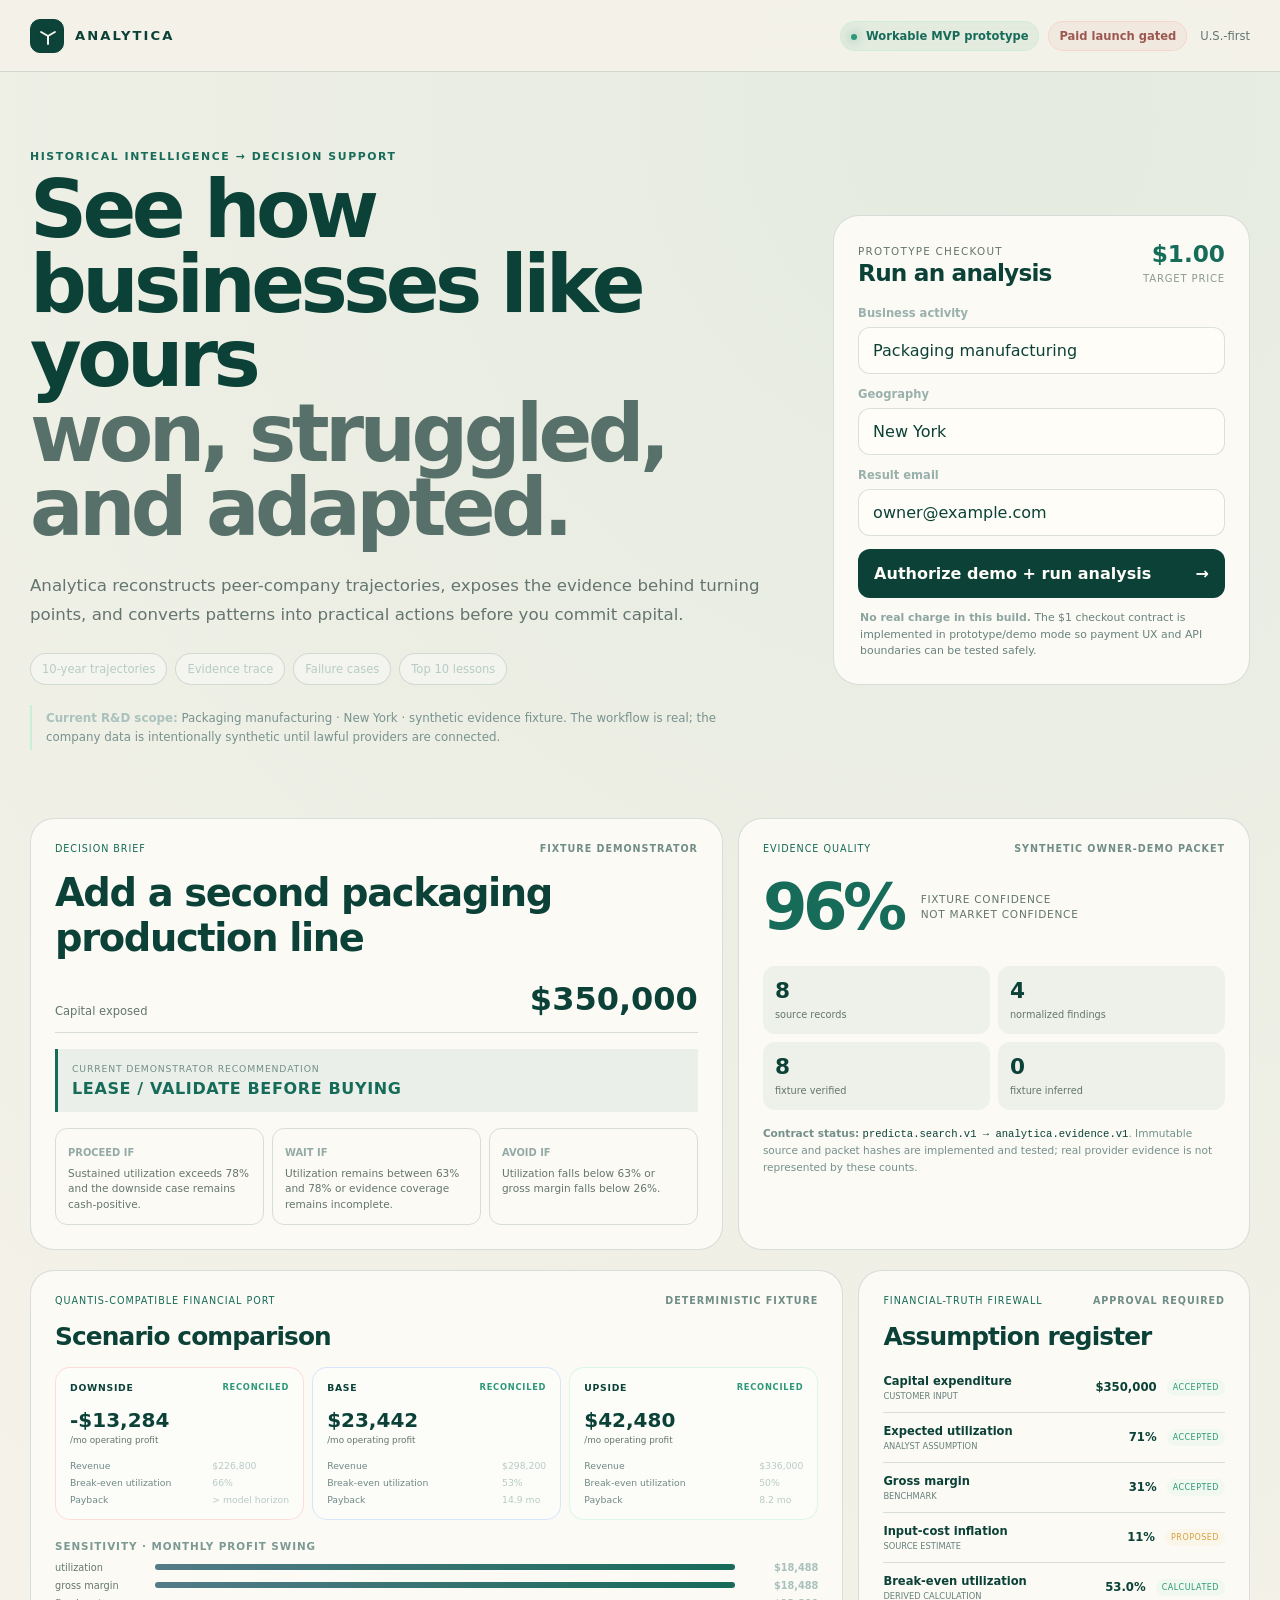
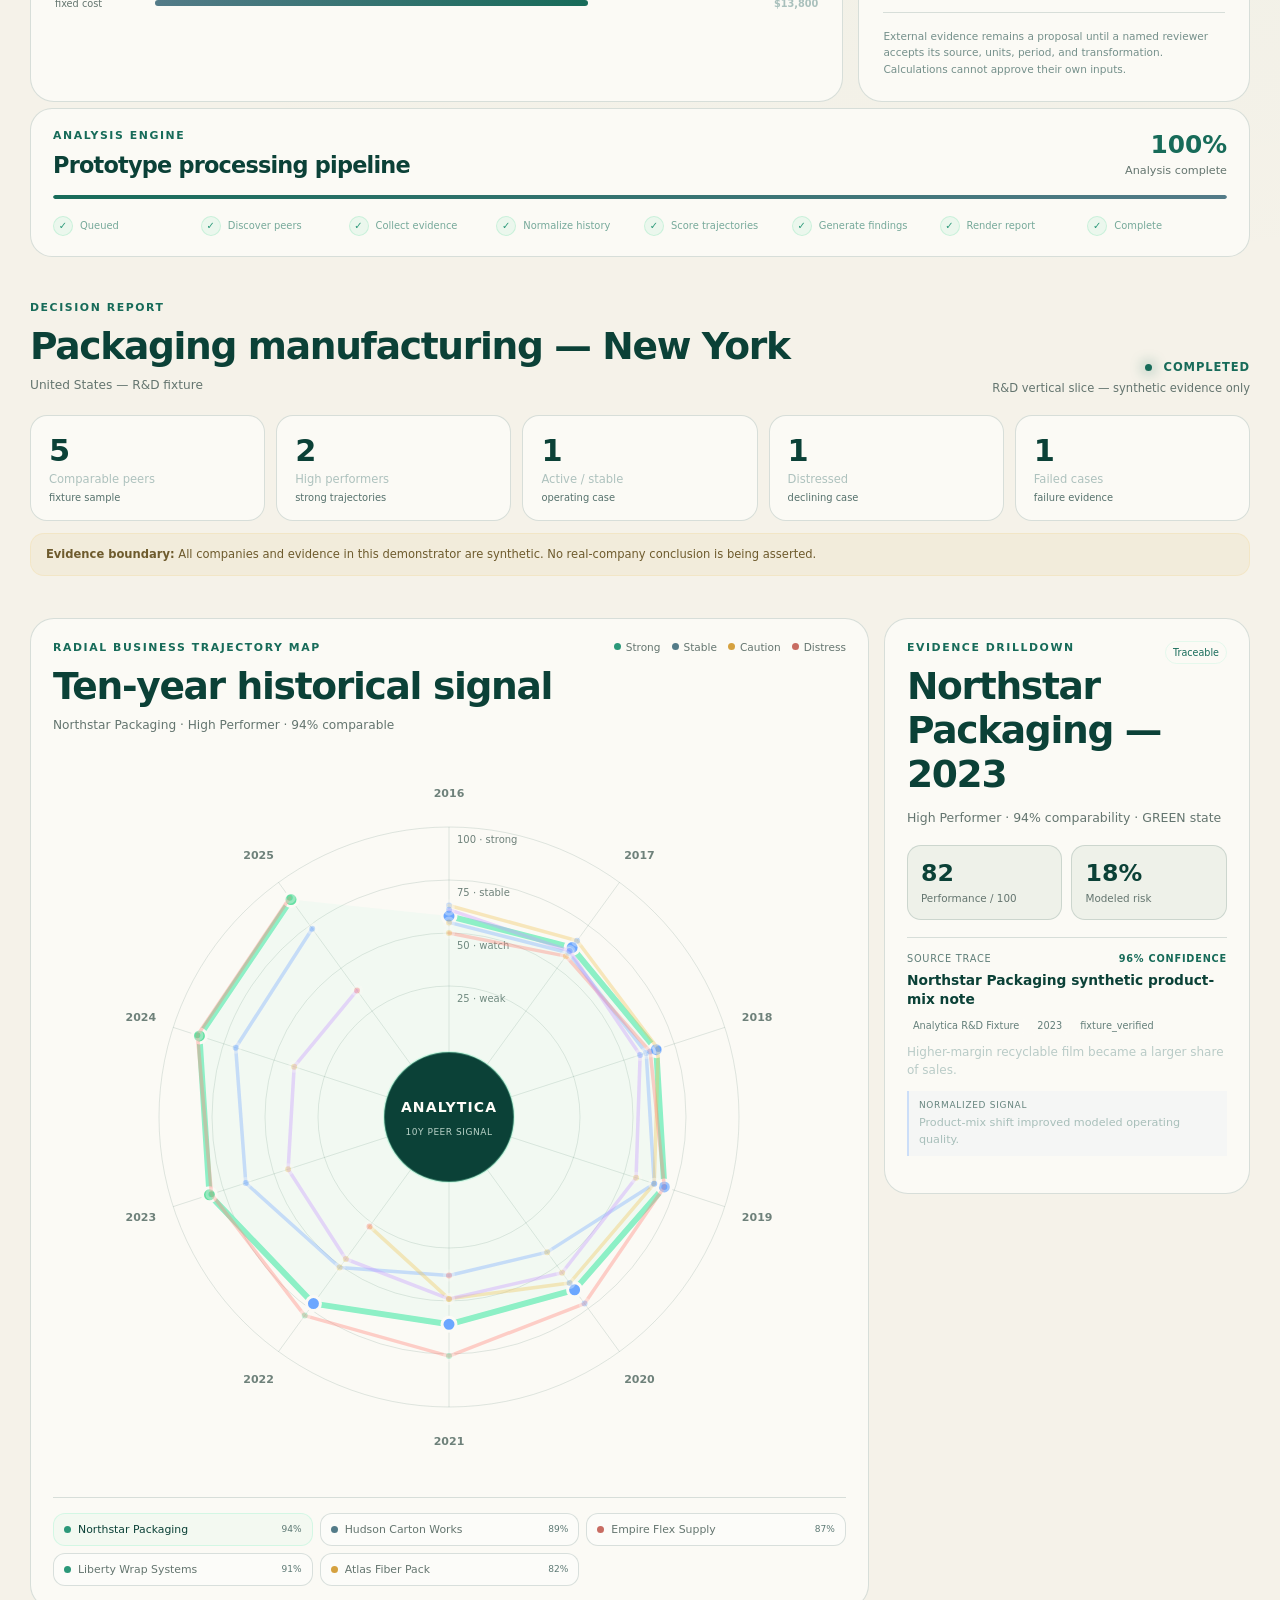
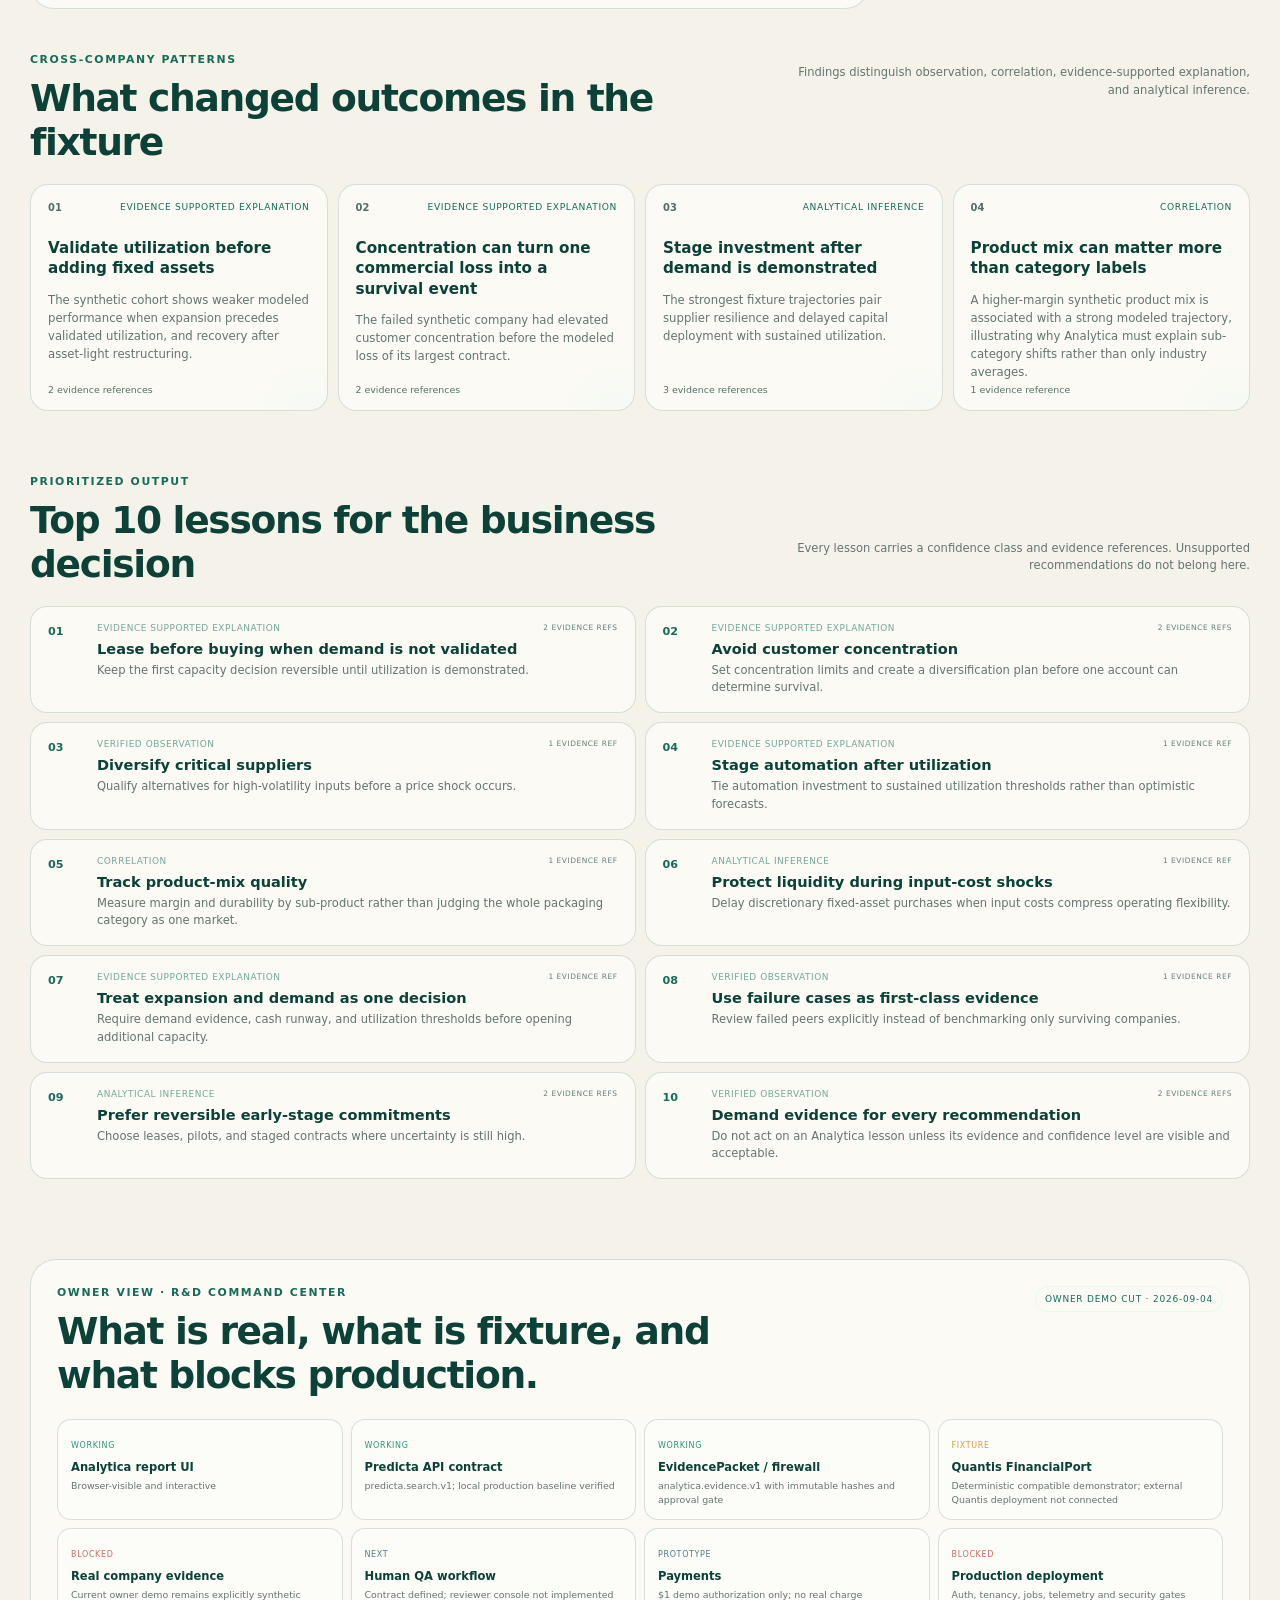
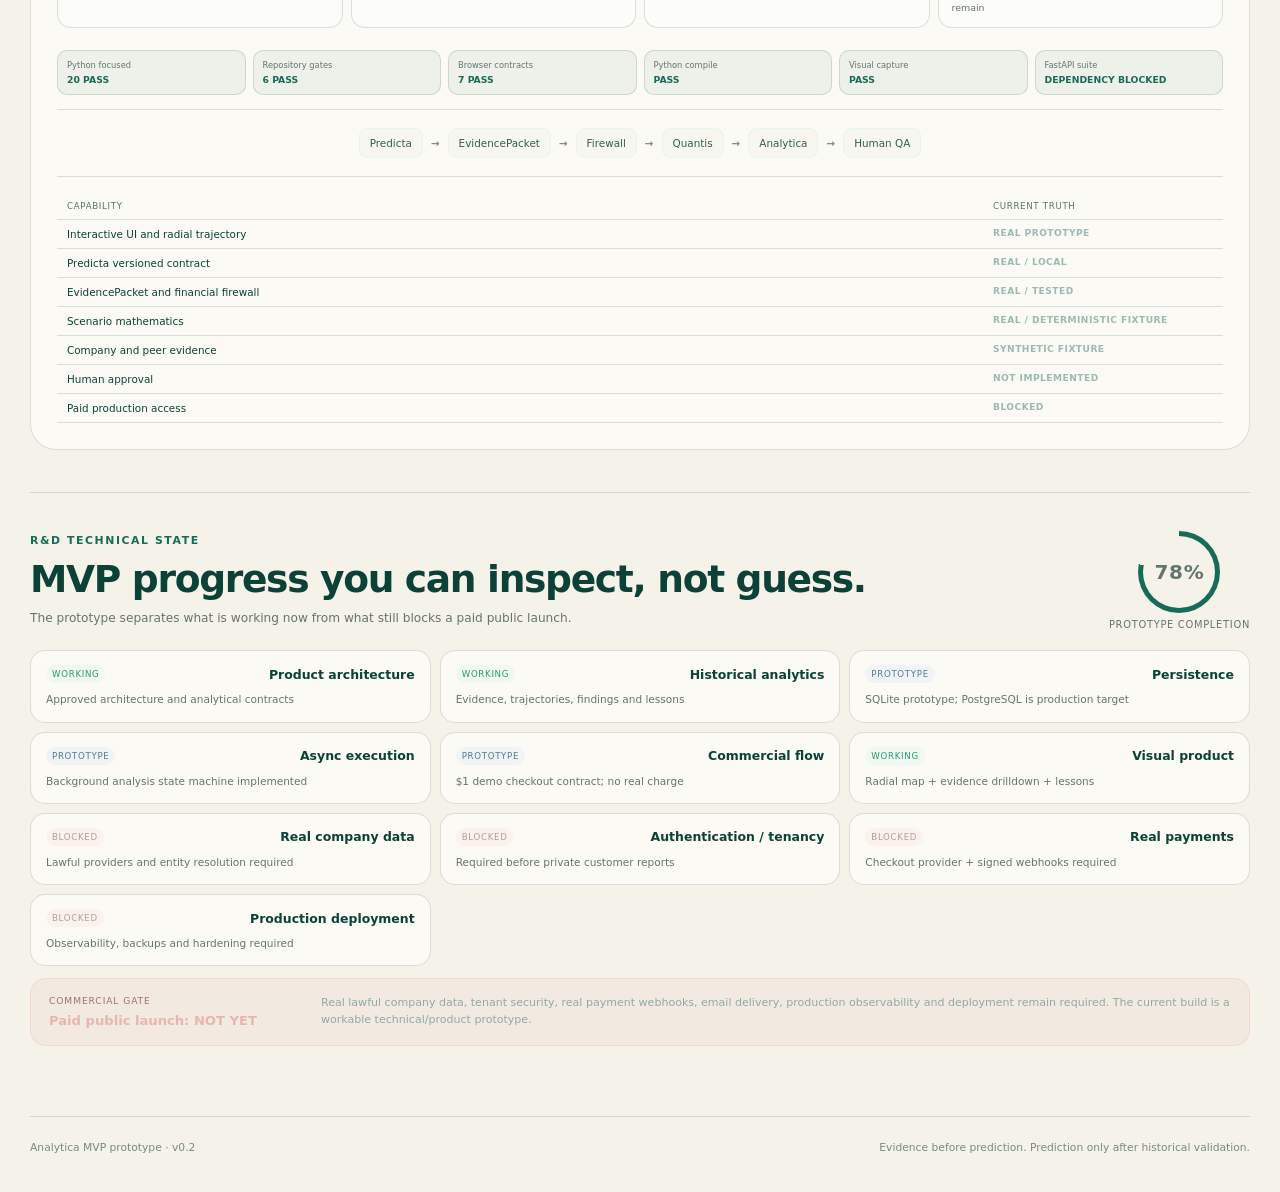
==== commit 7e4e61a0: "feat: add evidence-to-decision owner demo" ====
--- a/apps/web-preview/index.html
+++ b/apps/web-preview/index.html
@@ -7,6 +7,9 @@
   <meta name="theme-color" content="#071011" />
   <title>Analytica — Workable MVP Prototype</title>
   <link rel="stylesheet" href="./styles.css" />
+  <link rel="stylesheet" href="./owner-demo.css" />
+  <link rel="stylesheet" href="./editorial-theme.css" />
+  <link rel="stylesheet" href="./verification.css" />
 </head>
 <body>
   <a class="skip-link" href="#analysis-summary">Skip to analysis</a>
@@ -46,6 +49,16 @@
         <p class="microcopy"><strong>No real charge in this build.</strong> The $1 checkout contract is implemented in prototype/demo mode so payment UX and API boundaries can be tested safely.</p>
         <p id="form-error" class="form-error" role="alert" hidden></p>
       </form>
+    </section>
+
+    <section class="shell intelligence-layer" aria-label="Decision intelligence summary">
+      <article id="decision-brief" class="intelligence-card decision-brief"></article>
+      <article id="evidence-quality" class="intelligence-card evidence-quality"></article>
+    </section>
+
+    <section class="shell intelligence-layer lower" aria-label="Financial decision support">
+      <article id="scenario-comparison" class="intelligence-card scenario-comparison"></article>
+      <article id="assumption-register" class="intelligence-card assumption-register"></article>
     </section>
 
     <section id="analysis-pipeline" class="shell pipeline-card" aria-live="polite" aria-labelledby="pipeline-title">
@@ -100,6 +113,14 @@
       <ol id="lesson-list" class="lesson-list"></ol>
     </section>
 
+    <section id="technical-command-center" class="shell command-center" aria-labelledby="command-title">
+      <div class="command-heading"><div><p class="eyebrow">Owner view · R&amp;D command center</p><h2 id="command-title">What is real, what is fixture, and what blocks production.</h2></div><span class="command-version">OWNER DEMO CUT · 2026-09-04</span></div>
+      <div id="system-status-grid" class="system-status-grid"></div>
+      <div id="verification-strip" class="verification-strip" aria-label="Fresh verification results"></div>
+      <div class="architecture-flow" aria-label="System architecture"><span>Predicta</span><b>→</b><span>EvidencePacket</span><b>→</b><span>Firewall</span><b>→</b><span>Quantis</span><b>→</b><span>Analytica</span><b>→</b><span>Human QA</span></div>
+      <div id="real-demo-matrix" class="real-demo-matrix"></div>
+    </section>
+
     <section id="technical-readiness" class="shell readiness-panel" aria-labelledby="readiness-title">
       <div class="readiness-hero">
         <div><p class="eyebrow">R&D technical state</p><h2 id="readiness-title">MVP progress you can inspect, not guess.</h2><p class="subtle">The prototype separates what is working now from what still blocks a paid public launch.</p></div>
--- a/apps/web-preview/owner-demo.css
+++ b/apps/web-preview/owner-demo.css
@@ -0,0 +1 @@
+.intelligence-layer{display:grid;grid-template-columns:1.15fr .85fr;gap:15px;margin-top:20px}.intelligence-layer.lower{grid-template-columns:1.35fr .65fr}.intelligence-card{background:linear-gradient(180deg,rgba(14,31,32,.98),rgba(8,20,21,.98));border:1px solid var(--line);border-radius:24px;padding:24px;min-width:0}.panel-kicker{display:flex;justify-content:space-between;gap:12px;margin-bottom:16px;text-transform:uppercase;letter-spacing:.1em;font-size:.6rem;color:var(--accent)}.panel-kicker b{color:#718d88;font-weight:700}.decision-brief h2{max-width:620px;font-size:clamp(1.65rem,3vw,2.8rem)}.decision-number{display:flex;justify-content:space-between;align-items:end;border-bottom:1px solid var(--line);padding:20px 0 14px;color:var(--muted);font-size:.72rem}.decision-number strong{font-size:2rem;color:var(--text)}.recommendation{margin:16px 0;padding:14px;border-left:3px solid var(--accent);background:rgba(141,240,198,.045)}.recommendation span{display:block;color:#718e88;font-size:.58rem;text-transform:uppercase;letter-spacing:.09em;margin-bottom:5px}.recommendation strong{color:var(--accent);letter-spacing:.04em}.condition-grid{display:grid;grid-template-columns:repeat(3,1fr);gap:8px}.condition-grid>div{padding:12px;border:1px solid var(--line);border-radius:12px}.condition-grid b{font-size:.62rem;text-transform:uppercase;color:#94aaa6}.condition-grid p{font-size:.66rem;line-height:1.45;color:var(--muted);margin:6px 0 0}.quality-score{display:flex;align-items:center;gap:18px;margin:8px 0 22px}.quality-score strong{font-size:4rem;letter-spacing:-.07em;color:var(--accent)}.quality-score span{color:var(--muted);font-size:.66rem;line-height:1.45;text-transform:uppercase;letter-spacing:.07em}.quality-grid{display:grid;grid-template-columns:1fr 1fr;gap:8px}.quality-grid>div{padding:12px;background:var(--surface2);border-radius:12px}.quality-grid strong{display:block;font-size:1.35rem}.quality-grid span{font-size:.61rem;color:var(--muted)}.quality-note{font-size:.66rem;line-height:1.55;color:#75908b;margin:15px 0 0}.quality-note code{color:#a4c6bd}.scenario-comparison h2,.assumption-register h2{font-size:1.55rem}.scenario-grid{display:grid;grid-template-columns:repeat(3,1fr);gap:8px;margin-top:16px}.scenario-card{border:1px solid var(--line);border-radius:15px;padding:14px;background:rgba(255,255,255,.012)}.scenario-card>div{display:flex;justify-content:space-between;font-size:.58rem;letter-spacing:.08em}.scenario-card>div span{font-weight:850}.scenario-card>div b{color:var(--green);font-size:.52rem}.scenario-card>strong{font-size:1.25rem;display:block;margin:15px 0;color:var(--text)}.scenario-card>strong small{display:block;font-size:.55rem;color:var(--muted);font-weight:500;margin-top:3px}.scenario-card dl{display:grid;grid-template-columns:1fr auto;gap:6px;margin:0;font-size:.58rem}.scenario-card dt{color:#6f8985}.scenario-card dd{margin:0;color:#b8cbc7}.scenario-downside{border-color:rgba(255,117,111,.23)}.scenario-base{border-color:rgba(108,167,255,.26)}.scenario-upside{border-color:rgba(100,224,163,.22)}.subhead{margin:20px 0 10px;font-size:.65rem;text-transform:uppercase;letter-spacing:.09em;color:#7d9994}.sensitivity-list{display:grid;gap:7px}.sensitivity-row{display:grid;grid-template-columns:92px 1fr 75px;align-items:center;gap:8px;font-size:.61rem;color:var(--muted)}.sensitivity-row i{height:6px;border-radius:99px;background:linear-gradient(90deg,var(--blue),var(--accent))}.sensitivity-row b{text-align:right;color:#a9c0bc}.assumption-list{display:grid;margin-top:12px}.assumption-row{display:grid;grid-template-columns:1fr auto auto;gap:10px;align-items:center;padding:11px 0;border-bottom:1px solid var(--line)}.assumption-row div strong,.assumption-row div span{display:block}.assumption-row div strong{font-size:.72rem}.assumption-row div span{font-size:.52rem;color:#67817c;margin-top:3px}.assumption-row>b{font-size:.73rem}.assumption-row em{font-style:normal;font-size:.5rem;letter-spacing:.06em;padding:4px 6px;border-radius:99px;color:var(--green);background:rgba(100,224,163,.07)}.assumption-row .review-proposed{color:var(--yellow);background:rgba(241,200,94,.07)}.command-center{margin-top:60px;border:1px solid rgba(141,240,198,.16);border-radius:26px;padding:26px;background:linear-gradient(145deg,rgba(14,33,34,.98),rgba(7,19,20,.98))}.command-heading{display:flex;justify-content:space-between;gap:24px;align-items:start}.command-heading h2{max-width:700px}.command-version{font-size:.56rem;letter-spacing:.09em;color:var(--accent);border:1px solid rgba(141,240,198,.18);padding:7px 9px;border-radius:99px}.system-status-grid{display:grid;grid-template-columns:repeat(4,1fr);gap:8px;margin:22px 0}.system-state{border:1px solid var(--line);border-radius:14px;padding:13px;background:rgba(255,255,255,.012)}.system-state>span{text-transform:uppercase;letter-spacing:.08em;font-size:.5rem;color:var(--blue)}.system-state h3{font-size:.72rem;margin:8px 0 5px}.system-state p{font-size:.59rem;line-height:1.4;color:var(--muted);margin:0}.system-state.state-working>span{color:var(--green)}.system-state.state-blocked>span{color:var(--red)}.system-state.state-fixture>span{color:var(--yellow)}.architecture-flow{display:flex;flex-wrap:wrap;align-items:center;justify-content:center;gap:8px;padding:18px;border-block:1px solid var(--line);font-size:.65rem}.architecture-flow span{border:1px solid rgba(141,240,198,.16);border-radius:9px;padding:8px 10px;color:#aac0bc}.architecture-flow b{color:#58746f}.real-demo-matrix{margin-top:16px}.real-demo-matrix>div{display:grid;grid-template-columns:1fr 220px;padding:8px 10px;border-bottom:1px solid var(--line);font-size:.65rem}.real-demo-matrix b{color:#9db9b3;font-size:.57rem;letter-spacing:.05em}.matrix-head{color:#58736e;text-transform:uppercase;letter-spacing:.08em;font-size:.54rem!important}@media(max-width:980px){.intelligence-layer,.intelligence-layer.lower{grid-template-columns:1fr}.system-status-grid{grid-template-columns:1fr 1fr}}@media(max-width:640px){.condition-grid,.scenario-grid{grid-template-columns:1fr}.system-status-grid{grid-template-columns:1fr}.command-center{padding:17px}.command-heading{flex-direction:column}.real-demo-matrix>div{grid-template-columns:1fr;gap:4px}.sensitivity-row{grid-template-columns:80px 1fr 68px}}
--- a/apps/web-preview/editorial-theme.css
+++ b/apps/web-preview/editorial-theme.css
@@ -0,0 +1 @@
+:root{--bg:#f5f2e9;--bg2:#f1eee5;--surface:#fbfaf5;--surface2:#eef1e9;--surface3:#e4ebe3;--text:#0b4137;--muted:#64756f;--faint:#8c9994;--line:rgba(11,65,55,.15);--accent:#176b59;--green:#2b9879;--blue:#537b88;--yellow:#d5a13f;--red:#c86c62;--violet:#806a91;color-scheme:light}body{background:radial-gradient(circle at 78% 2%,rgba(43,152,121,.08),transparent 30%),var(--bg);color:var(--text)}.topbar{background:rgba(245,242,233,.92);border-color:var(--line)}.brand-mark{background:#0b4137;border-color:#0b4137}.brand-mark:before,.brand-mark:after,.brand-mark span{background:#f5f2e9}.badge-live{background:rgba(43,152,121,.08);color:#176b59}.badge-gated{color:#9c574f;background:rgba(200,108,98,.06)}h1 span{color:#577069}.lede,.subtle,.muted,.section-note{color:var(--muted)}.hero-proof span,.company-tab,.scenario-card,.system-state{background:rgba(255,255,255,.38)}.analysis-card,.pipeline-card,.map-card,.evidence-card,.intelligence-card,.command-center,.finding,.lesson,.readiness-item,.kpi{background:var(--surface);border-color:var(--line);box-shadow:none}.field input{background:#fffdf8;color:var(--text);border-color:var(--line)}.analysis-card button{background:#0b4137;color:#fffdf8;box-shadow:none}.notice{background:rgba(213,161,63,.08);color:#6e5b2d}.trajectory-line{opacity:.38}.trajectory-line.active{opacity:1}.trajectory-point{stroke:var(--surface)}.center-core{fill:#0b4137}.center-title{fill:#fffdf8}.center-subtitle{fill:#b9d2c8}.grid-ring,.grid-axis{stroke:rgba(11,65,55,.12)}.grid-label,.year-label{fill:#6e817a}.trajectory-area{opacity:.08}.quality-note code{color:#0b4137}.recommendation{background:rgba(23,107,89,.07)}.architecture-flow span{background:#f7f6ef;color:#345d53}.architecture-flow b{color:#739087}.score-ring:before{background:var(--bg)}.launch-gate{background:rgba(200,108,98,.06)}.footer{color:#788a84}
--- a/apps/web-preview/verification.css
+++ b/apps/web-preview/verification.css
@@ -0,0 +1 @@
+.verification-strip{display:grid;grid-template-columns:repeat(6,1fr);gap:7px;margin:14px 0}.verification-strip>div{background:var(--surface2);border:1px solid var(--line);border-radius:10px;padding:9px}.verification-strip span,.verification-strip b{display:block}.verification-strip span{font-size:.52rem;color:var(--muted);margin-bottom:4px}.verification-strip b{font-size:.58rem;color:var(--accent)}@media(max-width:980px){.verification-strip{grid-template-columns:repeat(3,1fr)}}@media(max-width:640px){.verification-strip{grid-template-columns:1fr 1fr}}
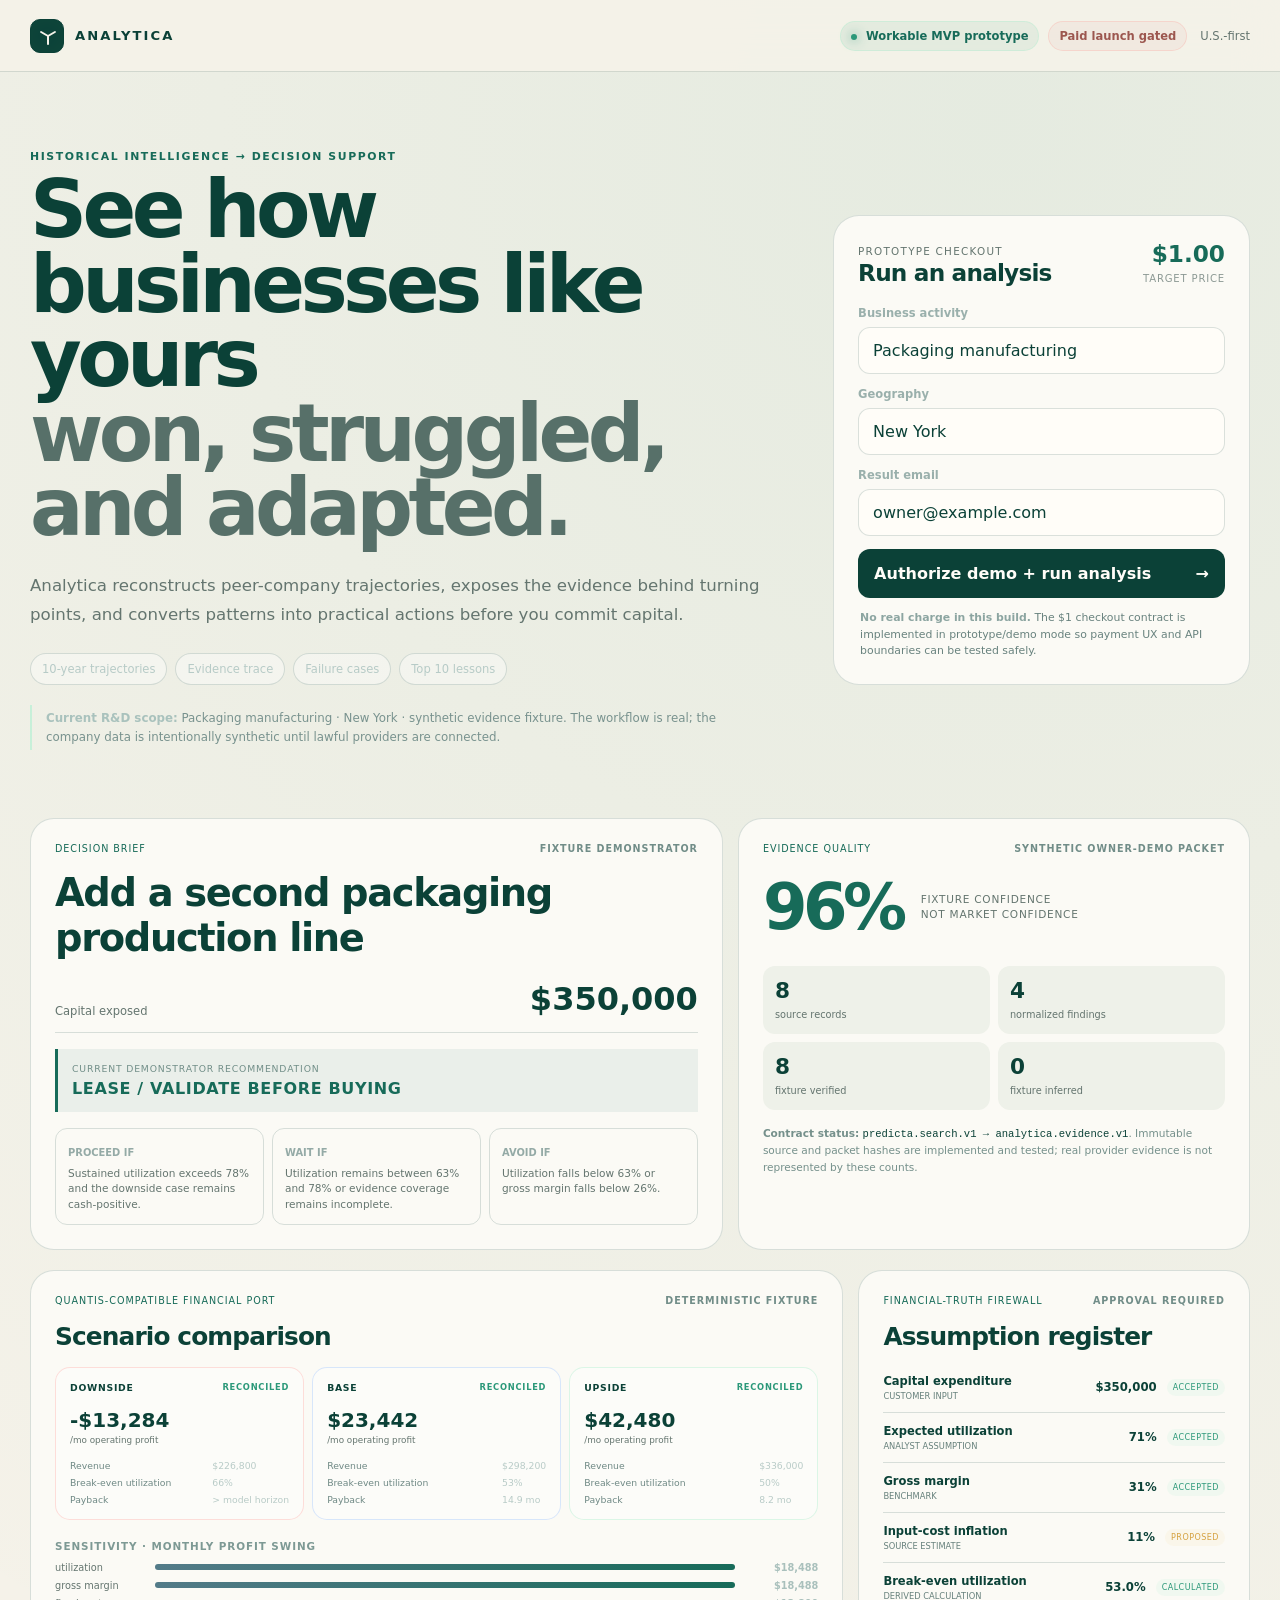
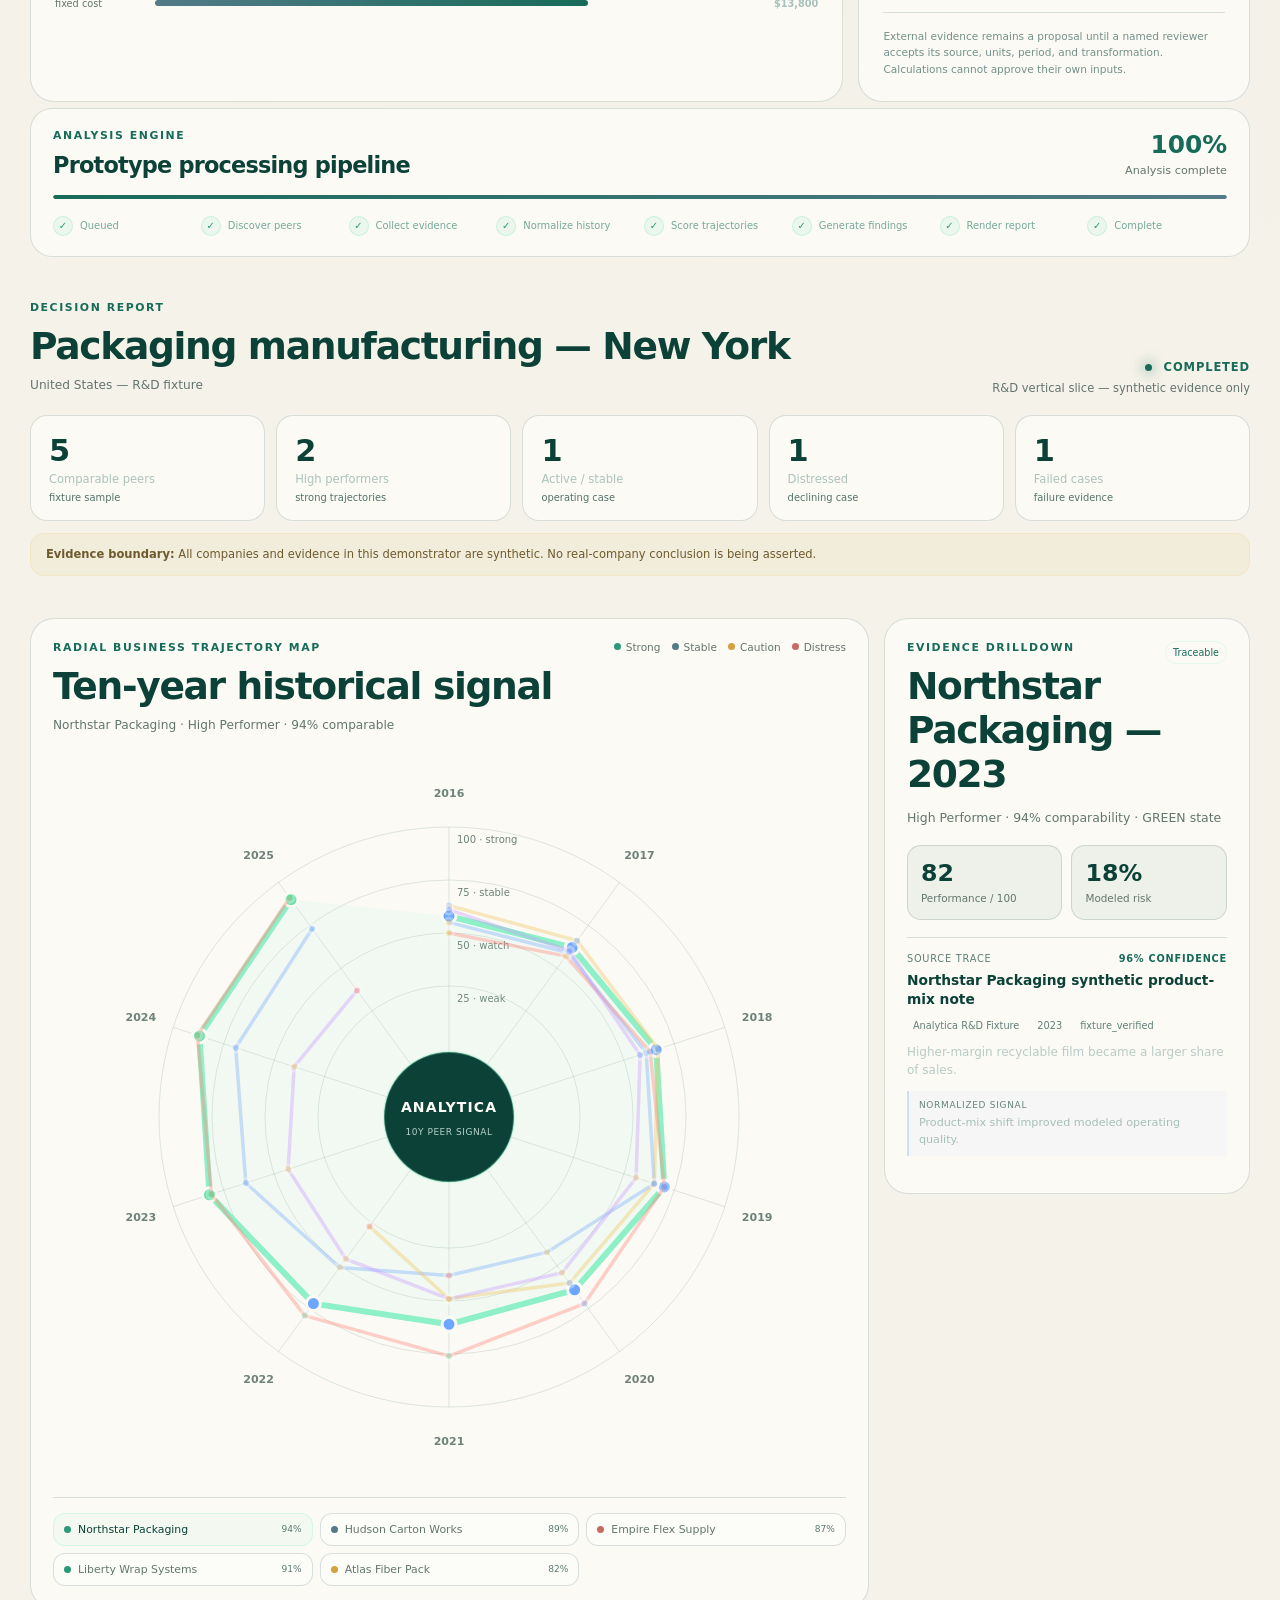
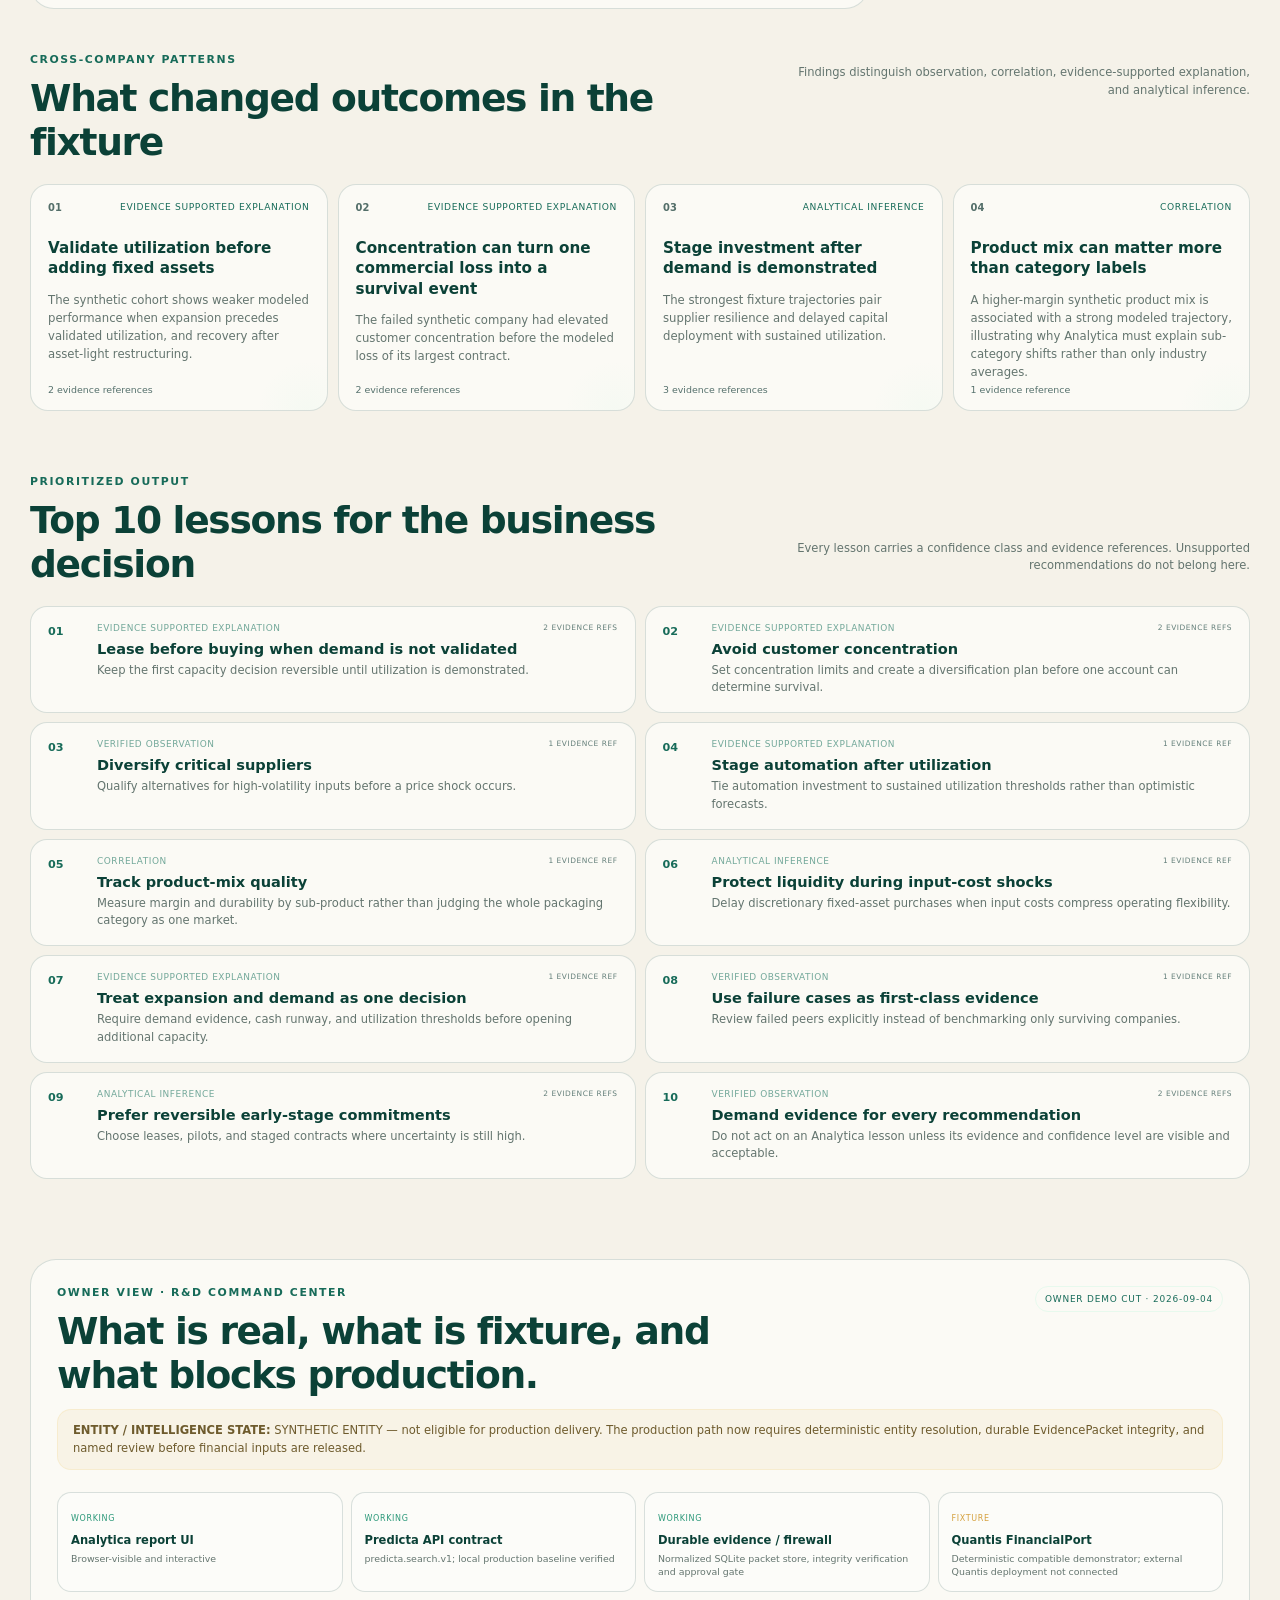
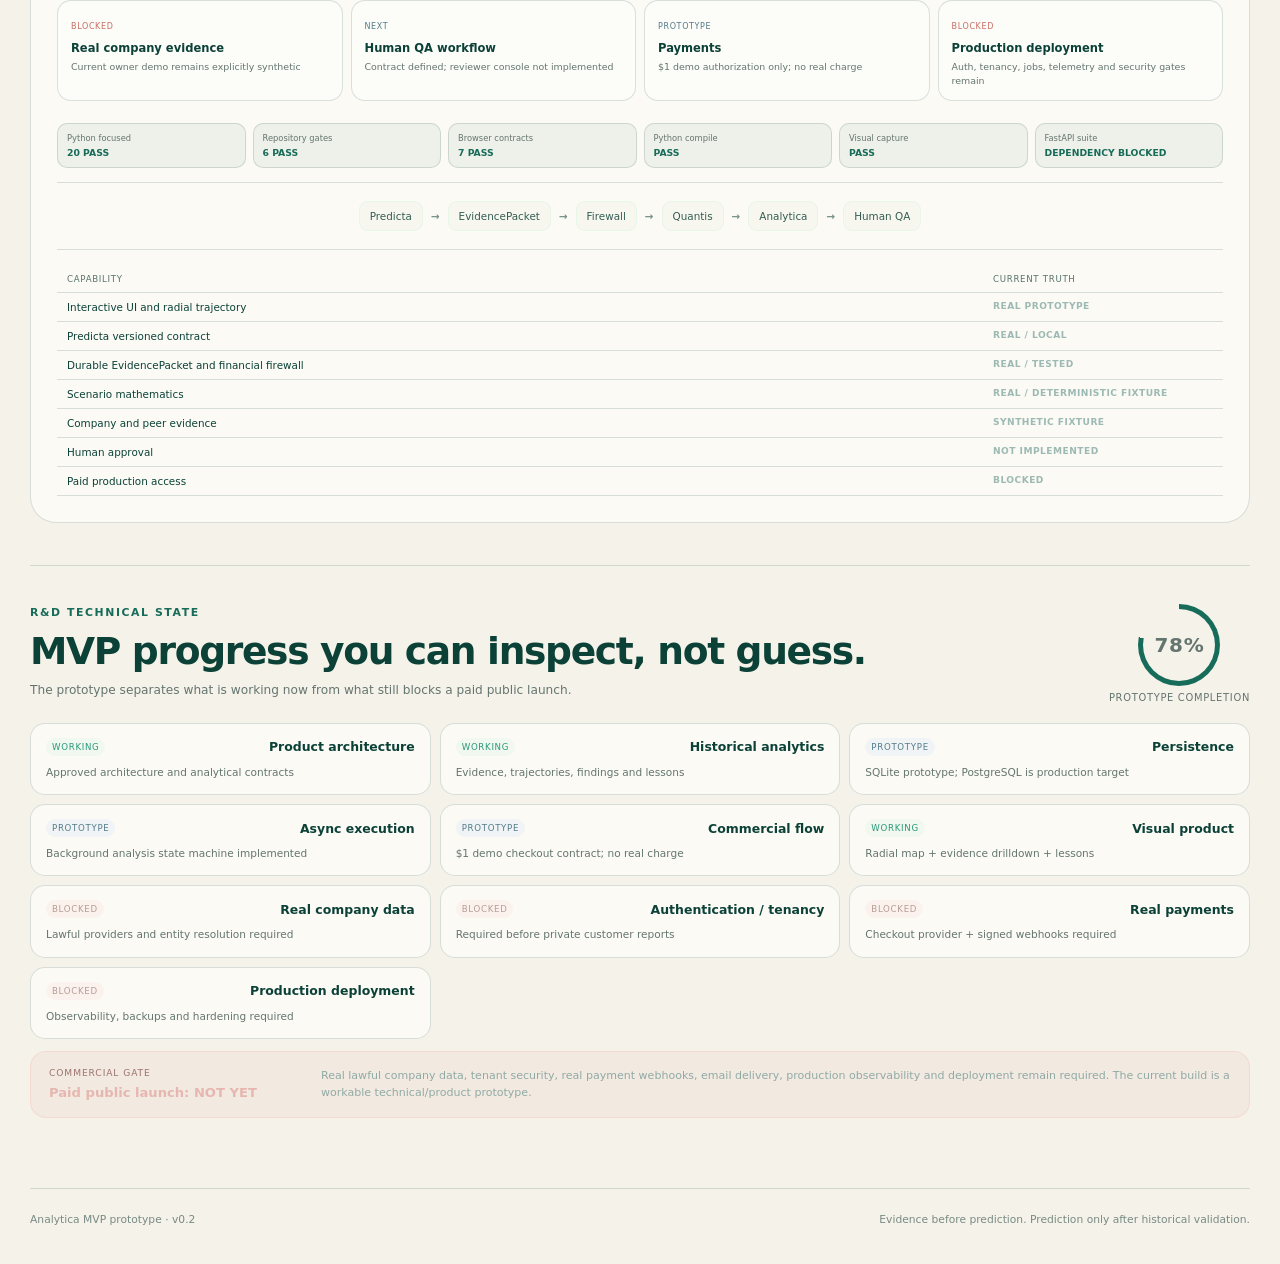
==== commit da07dc03: "feat: add durable intelligence foundation" ====
--- a/apps/web-preview/index.html
+++ b/apps/web-preview/index.html
@@ -115,6 +115,7 @@
 
     <section id="technical-command-center" class="shell command-center" aria-labelledby="command-title">
       <div class="command-heading"><div><p class="eyebrow">Owner view · R&amp;D command center</p><h2 id="command-title">What is real, what is fixture, and what blocks production.</h2></div><span class="command-version">OWNER DEMO CUT · 2026-09-04</span></div>
+      <article id="entity-provenance-state" class="notice" aria-label="Entity and provenance state"><strong>ENTITY / INTELLIGENCE STATE:</strong> <span>SYNTHETIC ENTITY — not eligible for production delivery. The production path now requires deterministic entity resolution, durable EvidencePacket integrity, and named review before financial inputs are released.</span></article>
       <div id="system-status-grid" class="system-status-grid"></div>
       <div id="verification-strip" class="verification-strip" aria-label="Fresh verification results"></div>
       <div class="architecture-flow" aria-label="System architecture"><span>Predicta</span><b>→</b><span>EvidencePacket</span><b>→</b><span>Firewall</span><b>→</b><span>Quantis</span><b>→</b><span>Analytica</span><b>→</b><span>Human QA</span></div>
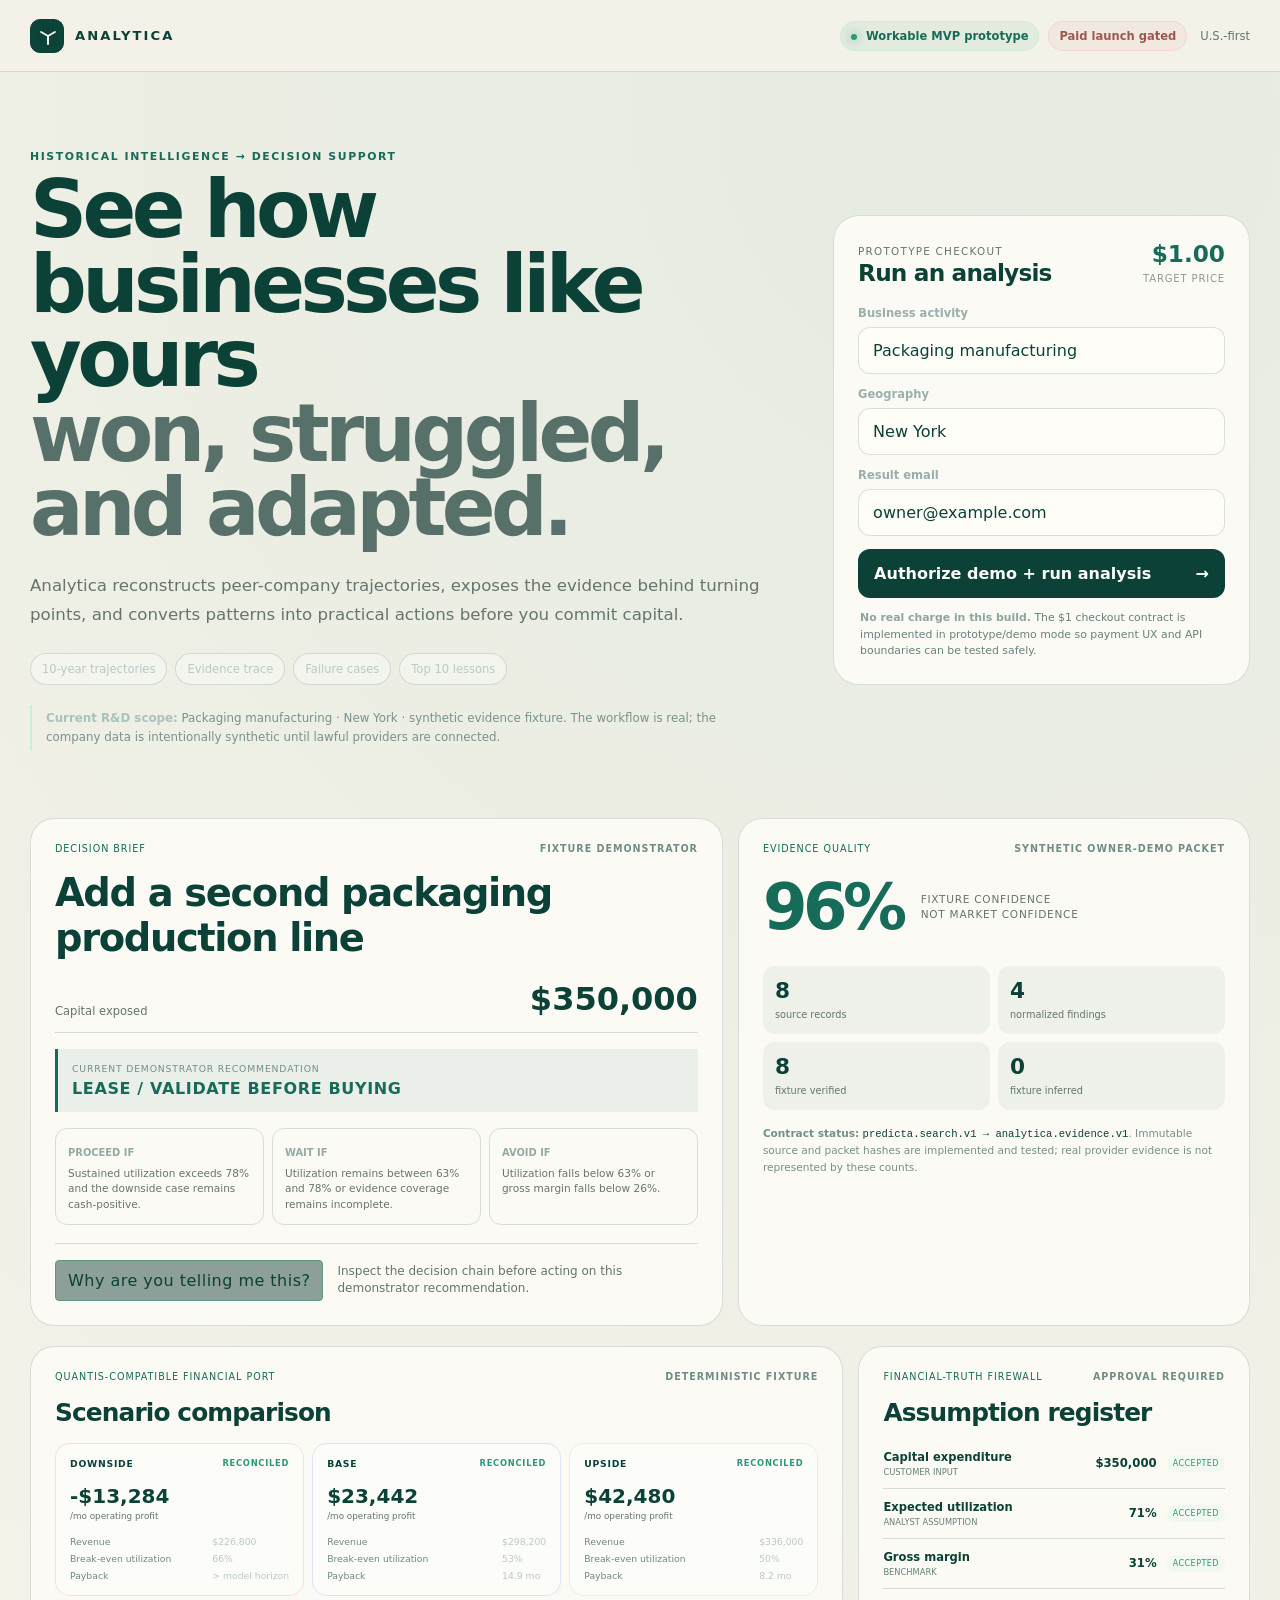
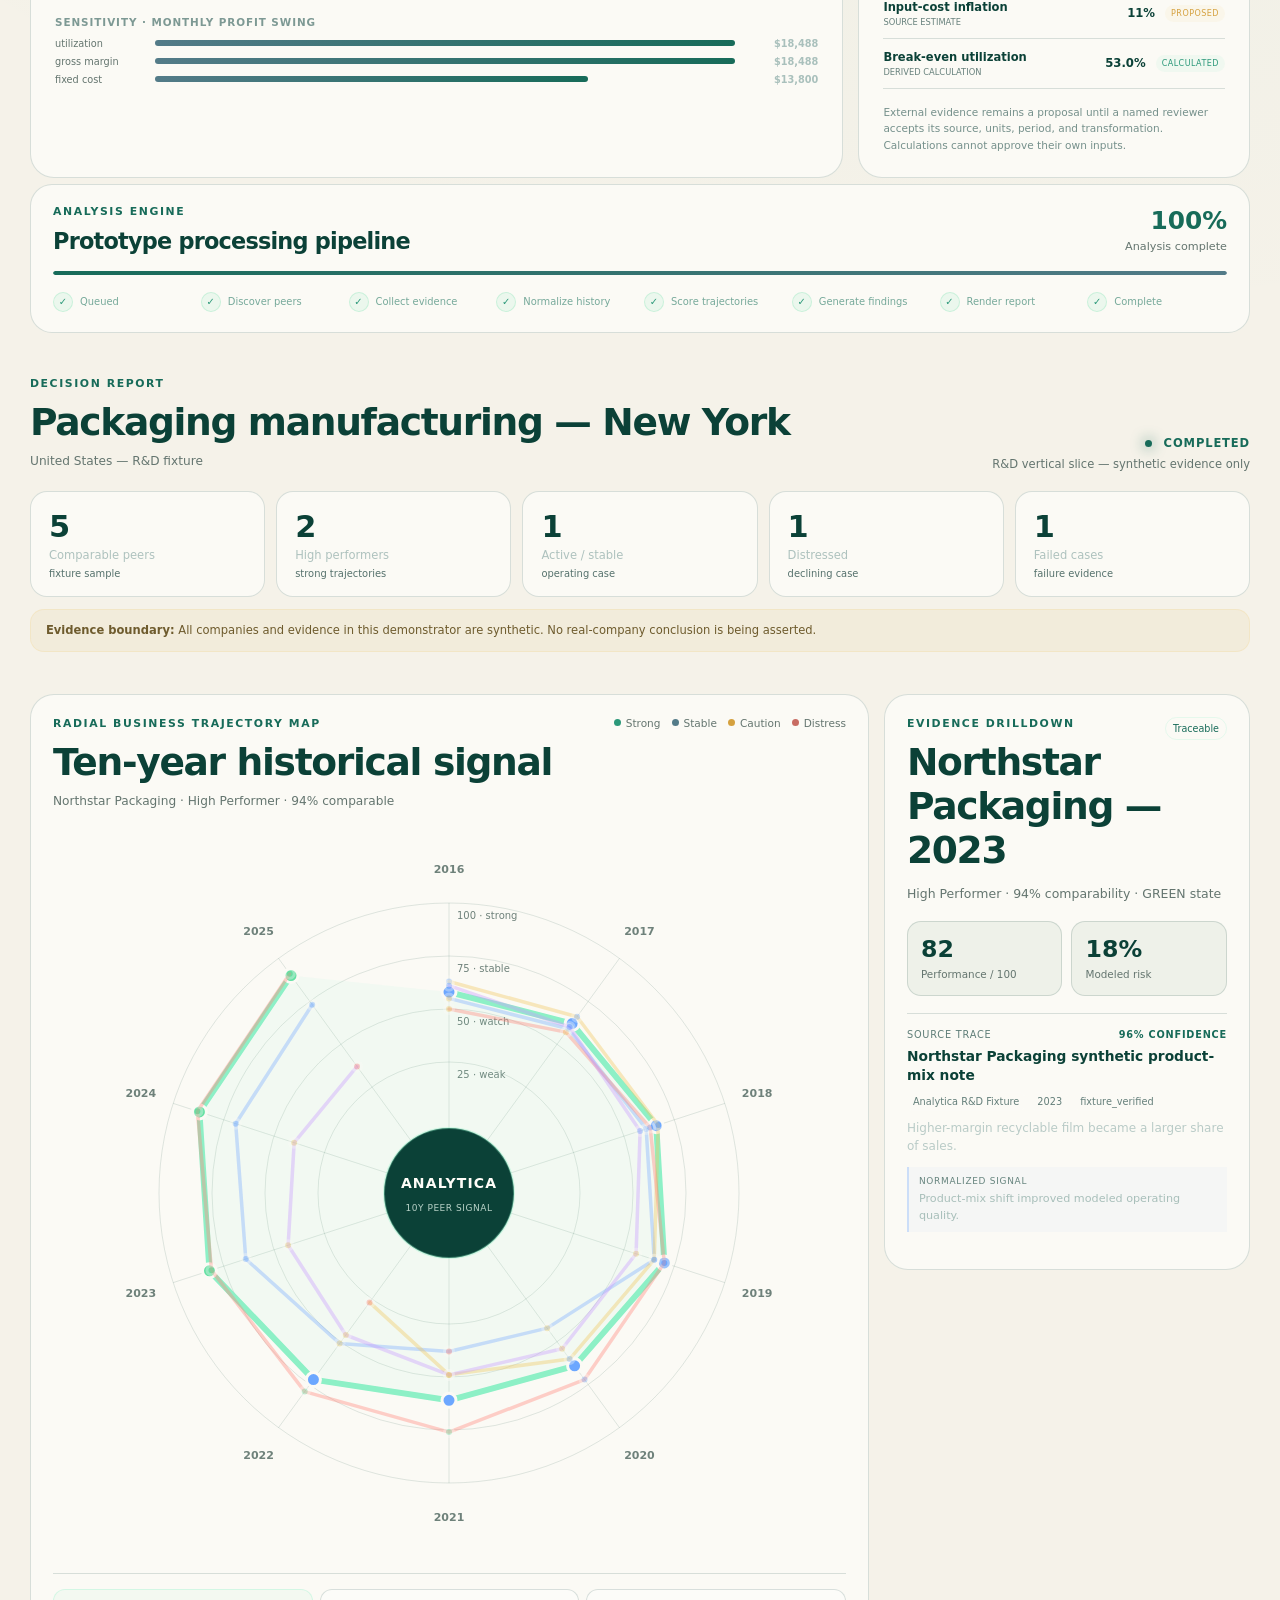
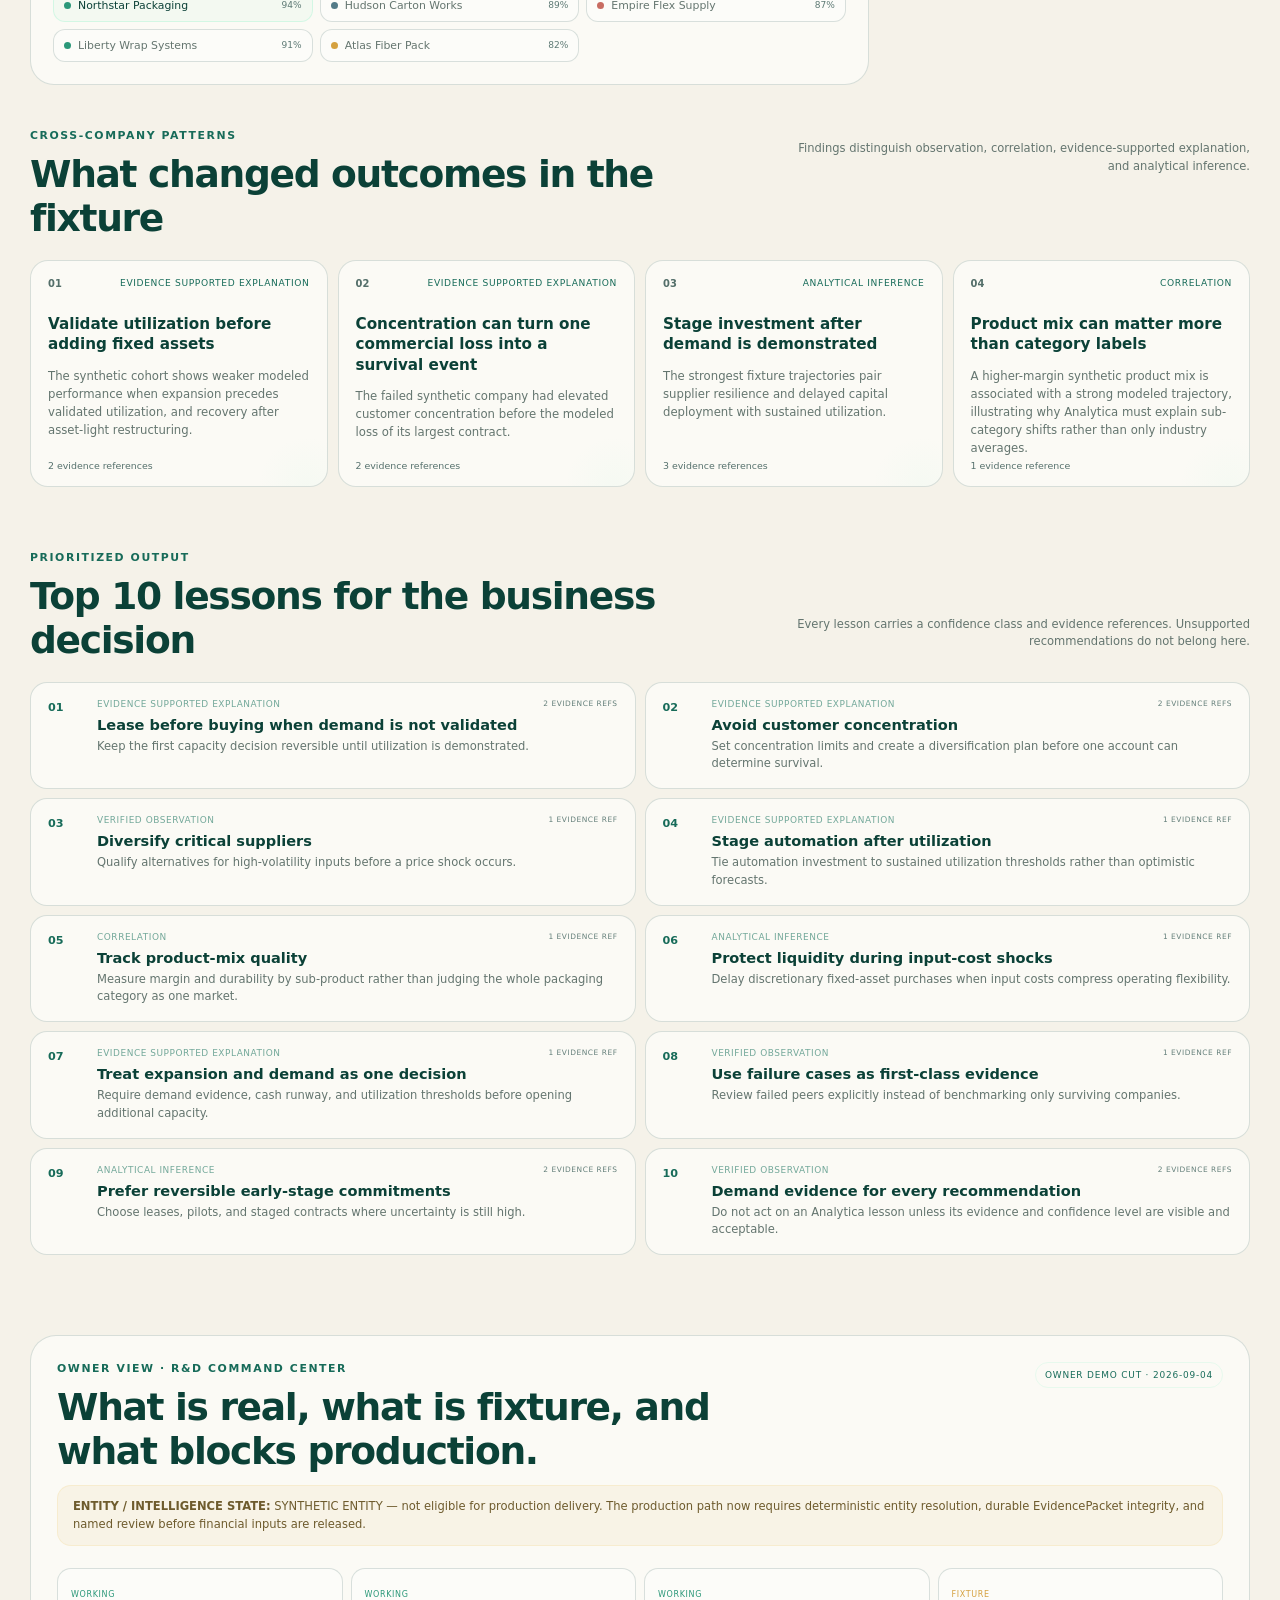
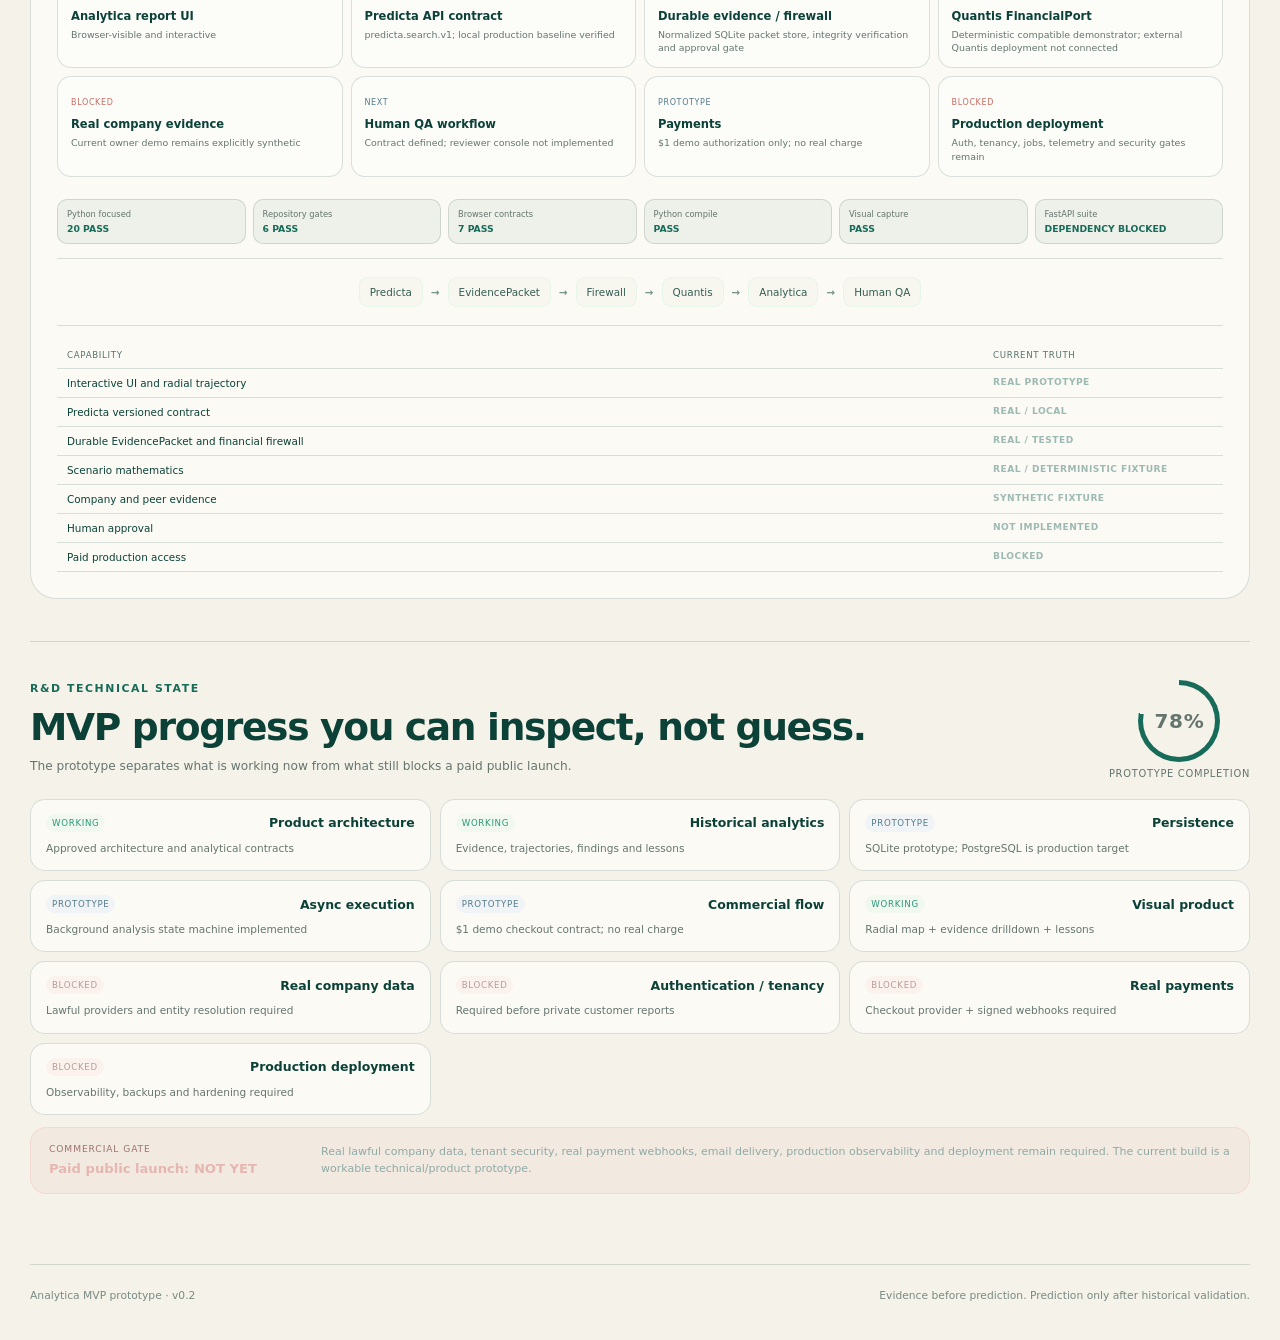
==== commit 8936c4f5: "feat: add recommendation evidence lineage graph" ====
--- a/apps/web-preview/index.html
+++ b/apps/web-preview/index.html
@@ -7,6 +7,7 @@
   <meta name="theme-color" content="#071011" />
   <title>Analytica — Workable MVP Prototype</title>
   <link rel="stylesheet" href="./styles.css" />
+  <link rel="stylesheet" href="./lineage.css" />
   <link rel="stylesheet" href="./owner-demo.css" />
   <link rel="stylesheet" href="./editorial-theme.css" />
   <link rel="stylesheet" href="./verification.css" />
--- a/apps/web-preview/lineage.css
+++ b/apps/web-preview/lineage.css
@@ -0,0 +1,71 @@
+.lineage-control {
+  display: flex;
+  align-items: center;
+  gap: 14px;
+  margin-top: 18px;
+  padding-top: 16px;
+  border-top: 1px solid var(--line);
+}
+
+.lineage-control button {
+  flex: 0 0 auto;
+  border: 1px solid #5e9883;
+  border-radius: 4px;
+  background: rgba(19, 60, 50, .48);
+  color: var(--mint);
+  cursor: pointer;
+  font: 700 12px/1 var(--mono);
+  letter-spacing: .03em;
+  padding: 10px 12px;
+}
+
+.lineage-control button:hover,
+.lineage-control button:focus-visible {
+  background: #194d40;
+  outline: 2px solid var(--mint);
+  outline-offset: 2px;
+}
+
+.lineage-control button:disabled { cursor: wait; opacity: .66; }
+.lineage-control p { margin: 0; color: var(--muted); font-size: 12px; line-height: 1.45; }
+
+.decision-lineage {
+  margin-top: 16px;
+  border: 1px solid var(--line);
+  background: rgba(8, 25, 23, .72);
+  padding: 16px;
+}
+
+.lineage-status {
+  align-items: center;
+  display: flex;
+  gap: 8px;
+  justify-content: space-between;
+  margin-bottom: 14px;
+}
+
+.lineage-status span {
+  border-radius: 999px;
+  font: 700 10px/1 var(--mono);
+  letter-spacing: .08em;
+  padding: 6px 8px;
+  text-transform: uppercase;
+}
+
+.lineage-status.ready span { background: rgba(100, 224, 163, .14); color: var(--mint); }
+.lineage-status.blocked span { background: rgba(255, 117, 111, .14); color: var(--red); }
+.lineage-status b { color: var(--text); font-size: 13px; }
+
+.lineage-summary { display: grid; gap: 10px; grid-template-columns: repeat(2, minmax(0, 1fr)); }
+.lineage-summary > div { background: rgba(255, 255, 255, .025); border: 1px solid rgba(255, 255, 255, .08); min-height: 74px; padding: 10px; }
+.lineage-summary span { color: var(--muted); display: block; font: 700 10px/1.25 var(--mono); letter-spacing: .08em; margin-bottom: 7px; text-transform: uppercase; }
+.lineage-summary ul, .lineage-issues { margin: 0; padding-left: 16px; }
+.lineage-summary li, .lineage-summary p, .lineage-issues li { color: var(--text); font-size: 12px; line-height: 1.45; margin: 0 0 3px; }
+.lineage-note, .lineage-empty { color: var(--muted); font-size: 12px; line-height: 1.5; margin: 14px 0 0; }
+.lineage-issues { border-top: 1px solid var(--line); color: var(--red); margin-top: 12px; padding-top: 12px; }
+
+@media (max-width: 640px) {
+  .lineage-control { align-items: flex-start; flex-direction: column; }
+  .lineage-summary { grid-template-columns: 1fr; }
+  .lineage-status { align-items: flex-start; flex-direction: column; }
+}
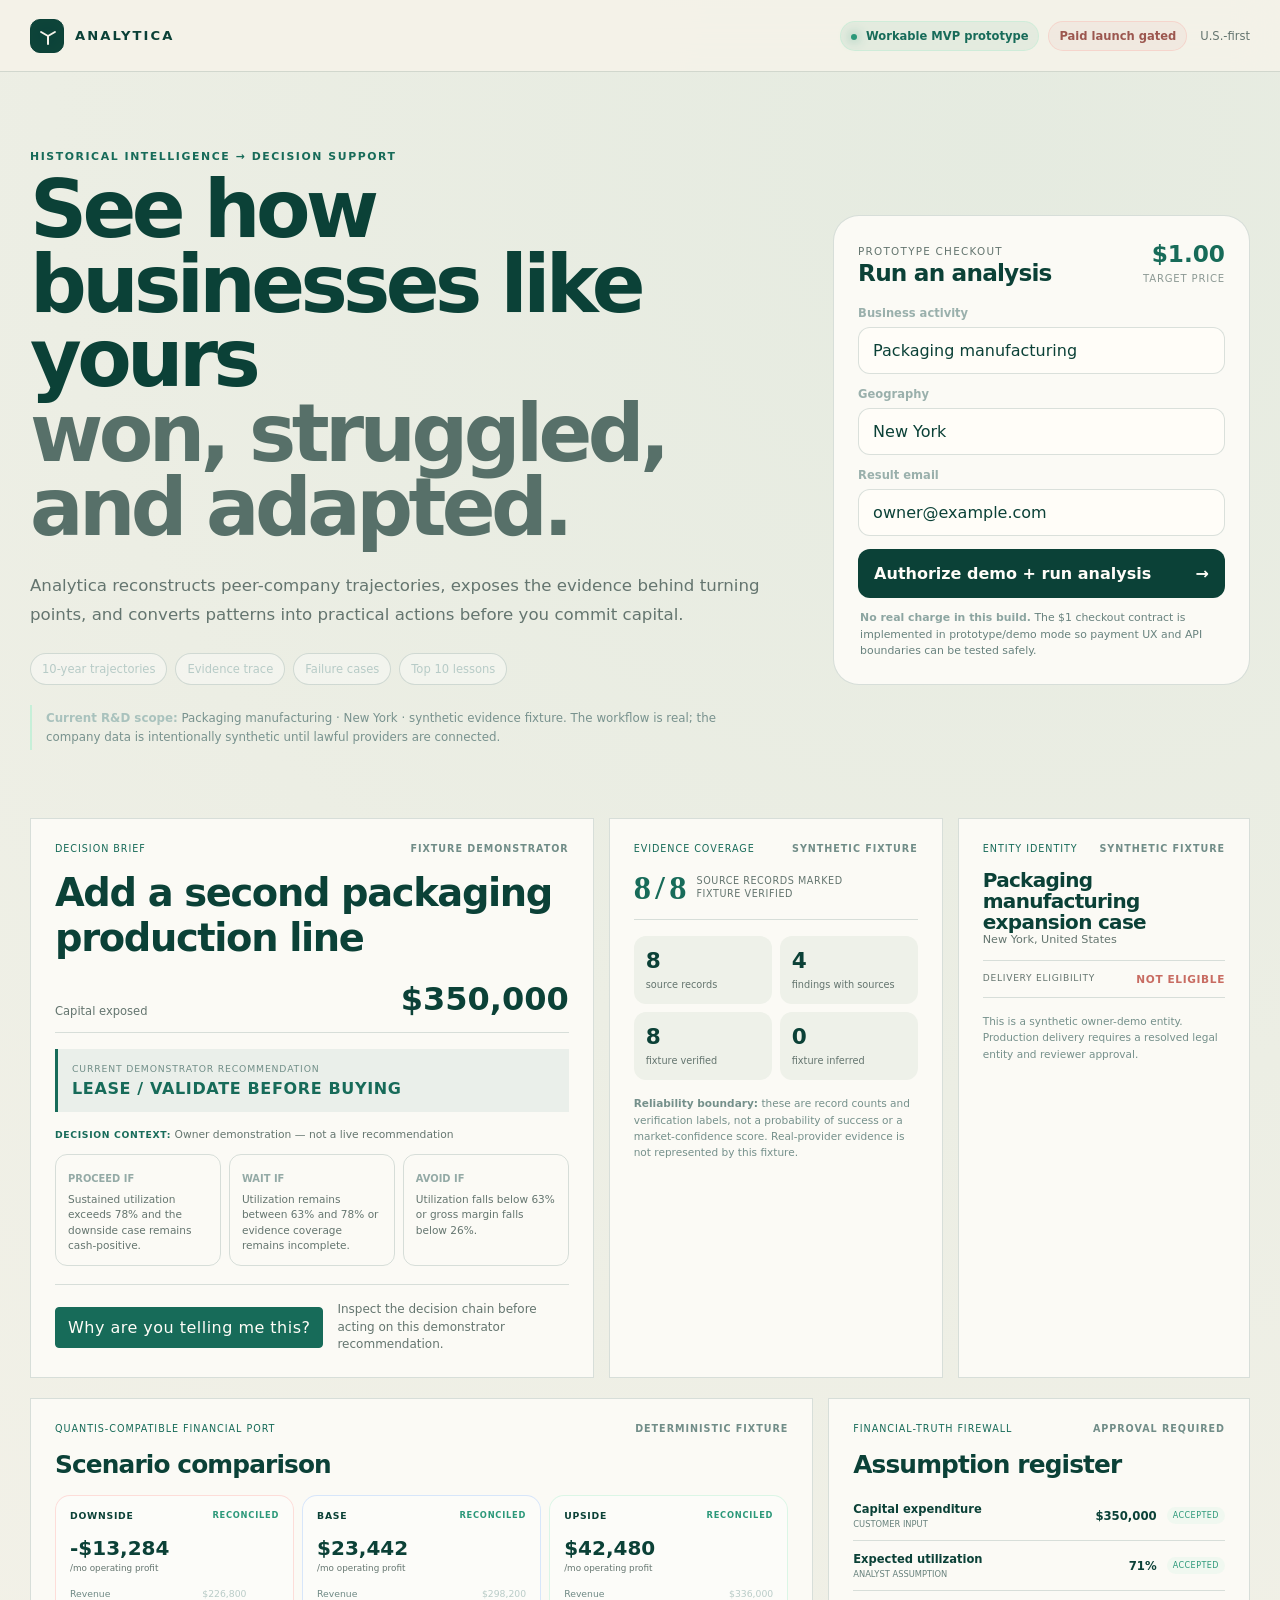
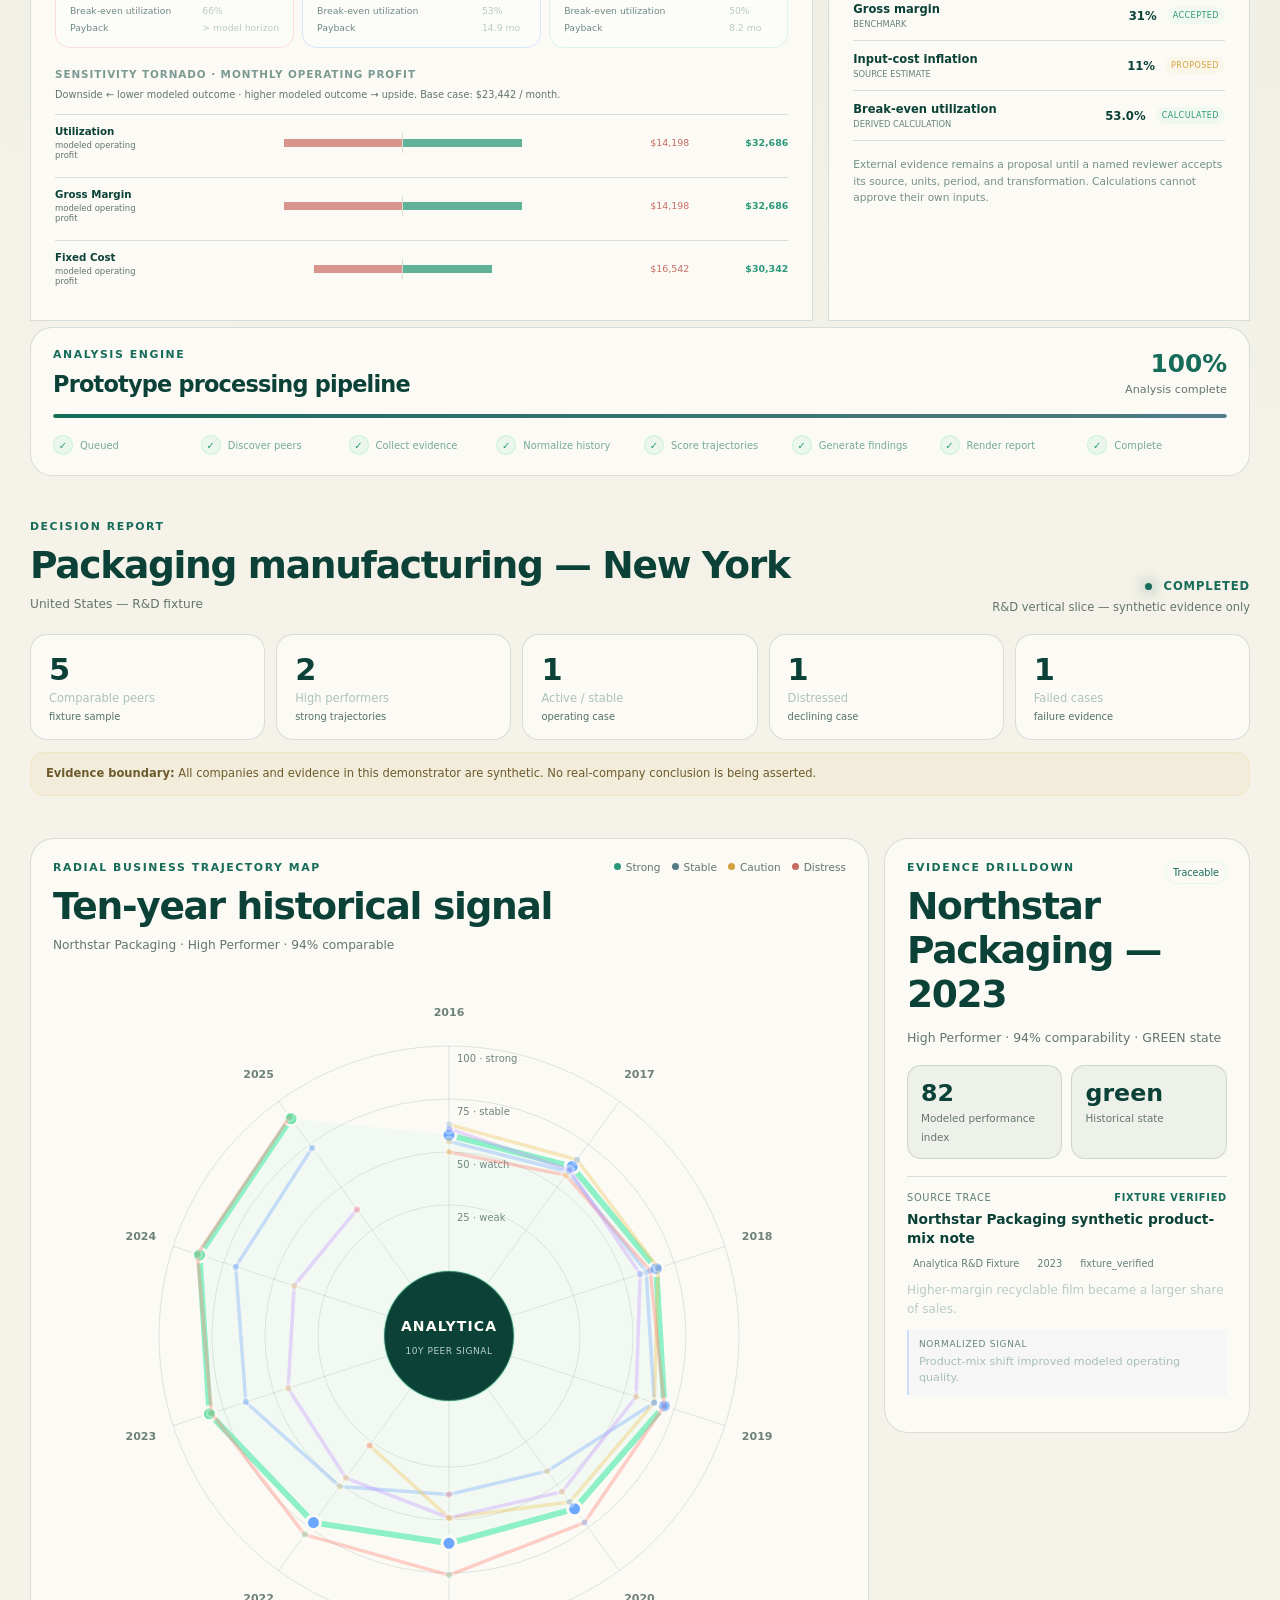
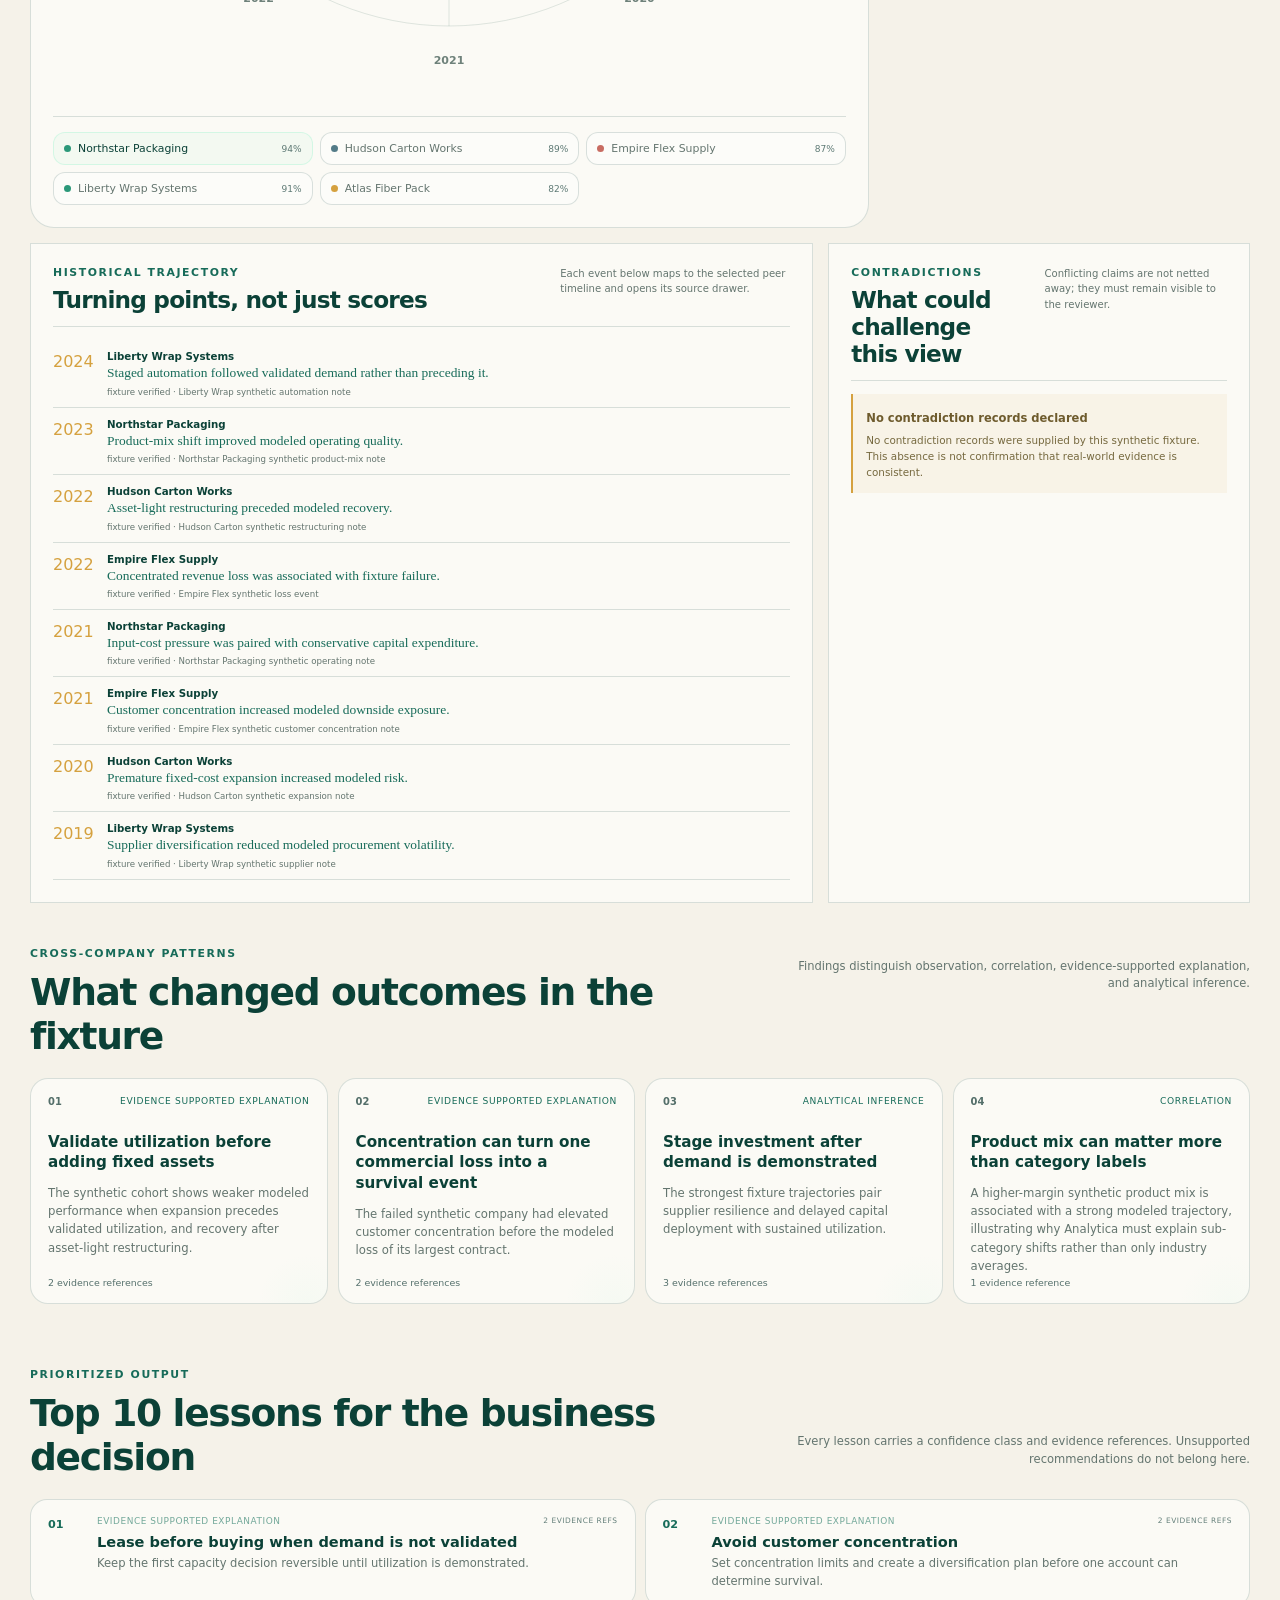
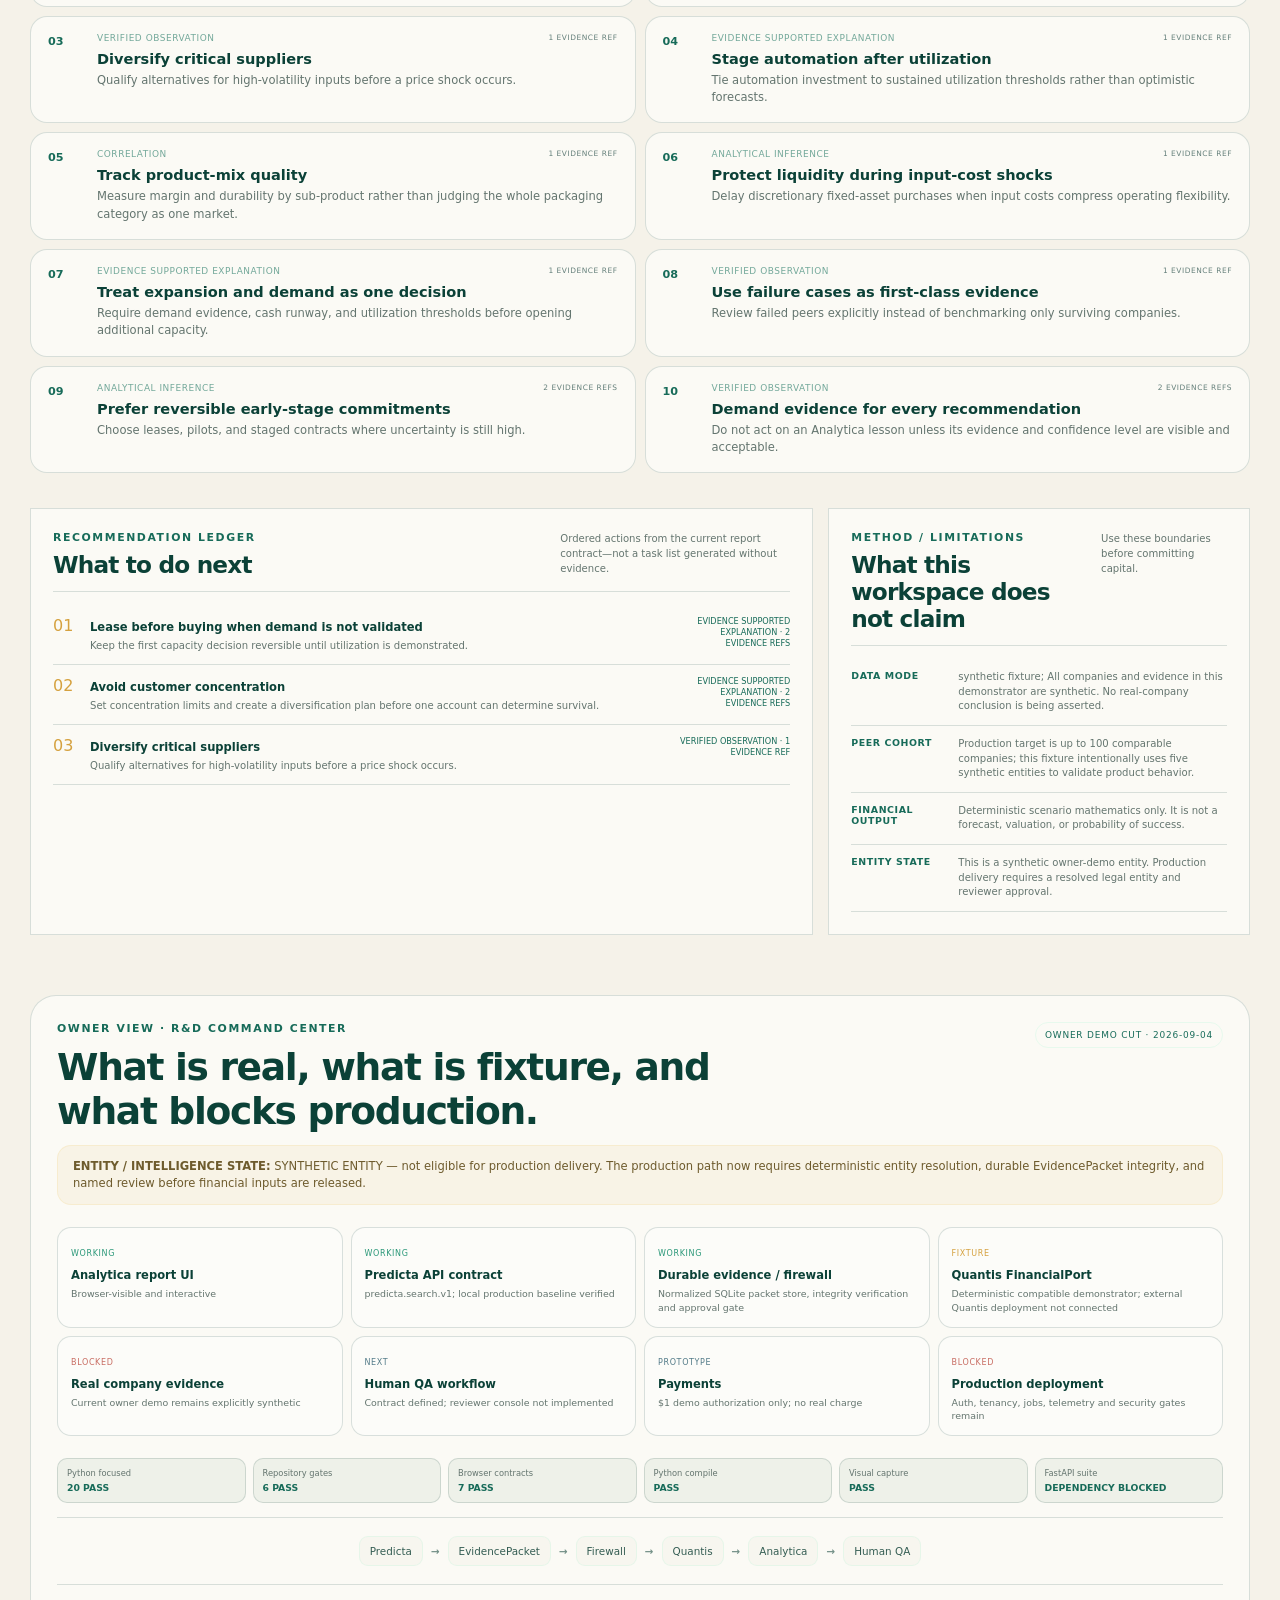
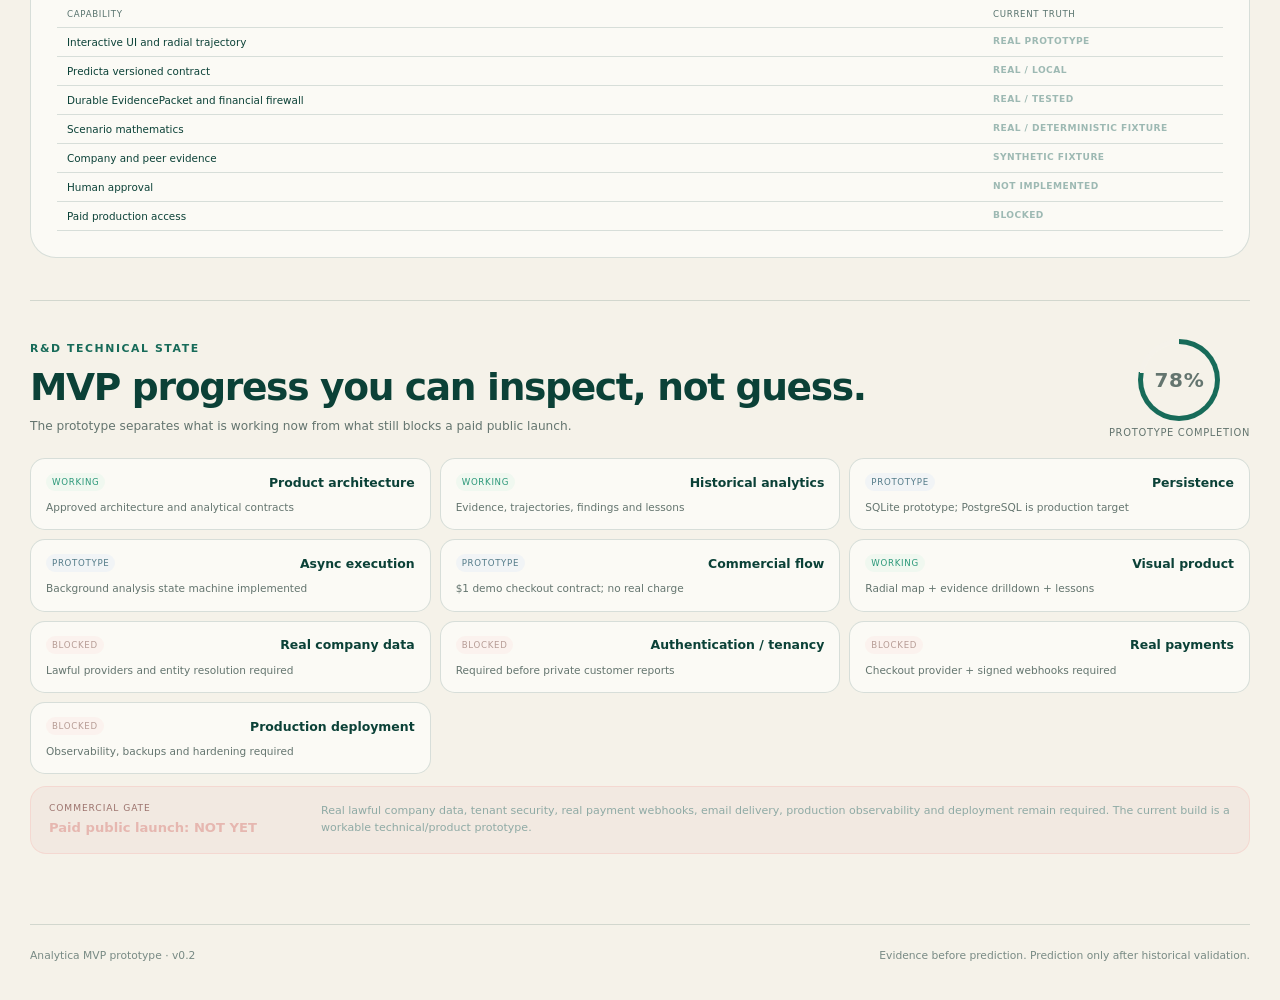
==== commit cabb77da: "feat: improve customer decision workspace" ====
--- a/apps/web-preview/index.html
+++ b/apps/web-preview/index.html
@@ -11,6 +11,7 @@
   <link rel="stylesheet" href="./owner-demo.css" />
   <link rel="stylesheet" href="./editorial-theme.css" />
   <link rel="stylesheet" href="./verification.css" />
+  <link rel="stylesheet" href="./decision-workspace.css" />
 </head>
 <body>
   <a class="skip-link" href="#analysis-summary">Skip to analysis</a>
@@ -55,6 +56,7 @@
     <section class="shell intelligence-layer" aria-label="Decision intelligence summary">
       <article id="decision-brief" class="intelligence-card decision-brief"></article>
       <article id="evidence-quality" class="intelligence-card evidence-quality"></article>
+      <article id="entity-identity" class="intelligence-card entity-identity"></article>
     </section>
 
     <section class="shell intelligence-layer lower" aria-label="Financial decision support">
@@ -104,6 +106,11 @@
       </aside>
     </section>
 
+    <section class="shell decision-evidence-layer" aria-label="Decision evidence workspace">
+      <article id="turning-points" class="workspace-card"></article>
+      <article id="contradictions" class="workspace-card"></article>
+    </section>
+
     <section class="shell findings-section" aria-labelledby="findings-title">
       <div class="section-heading compact"><div><p class="eyebrow">Cross-company patterns</p><h2 id="findings-title">What changed outcomes in the fixture</h2></div><p class="section-note">Findings distinguish observation, correlation, evidence-supported explanation, and analytical inference.</p></div>
       <div id="findings-grid" class="findings-grid"></div>
@@ -112,6 +119,11 @@
     <section id="lessons" class="shell lessons-section" aria-labelledby="lessons-title">
       <div class="section-heading"><div><p class="eyebrow">Prioritized output</p><h2 id="lessons-title">Top 10 lessons for the business decision</h2></div><p class="section-note">Every lesson carries a confidence class and evidence references. Unsupported recommendations do not belong here.</p></div>
       <ol id="lesson-list" class="lesson-list"></ol>
+    </section>
+
+    <section class="shell decision-actions-layer" aria-label="Recommendation actions and analytical limits">
+      <article id="recommendation-ledger" class="workspace-card"></article>
+      <article id="method-limitations" class="workspace-card"></article>
     </section>
 
     <section id="technical-command-center" class="shell command-center" aria-labelledby="command-title">
--- a/apps/web-preview/decision-workspace.css
+++ b/apps/web-preview/decision-workspace.css
@@ -0,0 +1,97 @@
+/* Decision workspace: a dense editorial report surface, not a dashboard skin. */
+.intelligence-layer { grid-template-columns: minmax(0, 1.35fr) minmax(250px, .8fr) minmax(230px, .7fr); }
+.intelligence-layer.lower { grid-template-columns: minmax(0, 1.3fr) minmax(300px, .7fr); }
+.intelligence-card, .workspace-card { border-radius: 0; box-shadow: none; }
+.decision-context { color: var(--muted); font-size: .67rem; margin: 0 0 13px; }
+.decision-context b { color: var(--accent); font-size: .58rem; letter-spacing: .07em; text-transform: uppercase; }
+
+.coverage-head { align-items: center; border-bottom: 1px solid var(--line); display: flex; gap: 12px; margin: 4px 0 16px; padding-bottom: 15px; }
+.coverage-head strong { color: var(--accent); font-family: Georgia, 'Times New Roman', serif; font-size: 2.15rem; letter-spacing: -.06em; line-height: 1; }
+.coverage-head span { color: var(--muted); font-size: .6rem; letter-spacing: .06em; line-height: 1.4; text-transform: uppercase; }
+.identity-place { color: var(--muted); font-size: .7rem; margin: 0 0 14px; }
+.entity-identity h2 { font-size: 1.25rem; line-height: 1.05; }
+.identity-delivery { border-block: 1px solid var(--line); display: flex; justify-content: space-between; padding: 12px 0; }
+.identity-delivery span { color: var(--muted); font-size: .57rem; letter-spacing: .08em; text-transform: uppercase; }
+.identity-delivery strong { color: var(--red); font-size: .66rem; letter-spacing: .06em; text-transform: uppercase; }
+.identity-delivery.eligible strong { color: var(--green); }
+
+.tornado-note { color: var(--muted); font-size: .61rem; line-height: 1.45; margin: -2px 0 12px; }
+.tornado-row { align-items: center; border-top: 1px solid var(--line); display: grid; gap: 10px; grid-template-columns: 100px minmax(130px, 1fr) 138px; padding: 10px 0; }
+.tornado-row > div:first-child strong, .tornado-row > div:first-child span { display: block; }
+.tornado-row > div:first-child strong { color: var(--text); font-size: .64rem; text-transform: capitalize; }
+.tornado-row > div:first-child span { color: var(--muted); font-size: .53rem; margin-top: 3px; }
+.tornado-track { align-items: center; display: grid; grid-template-columns: 1fr 1px 1fr; height: 20px; position: relative; }
+.tornado-track b { background: var(--line); grid-column: 2; grid-row: 1; height: 20px; z-index: 2; }
+.tornado-track i { display: block; grid-row: 1; height: 8px; }
+.tornado-down { background: rgba(200, 108, 98, .7); grid-column: 1; justify-self: end; }
+.tornado-up { background: rgba(43, 152, 121, .75); grid-column: 3; }
+.tornado-values { display: flex; font-size: .59rem; gap: 8px; justify-content: space-between; white-space: nowrap; }
+.tornado-values span { color: var(--red); }
+.tornado-values strong { color: var(--green); font-size: .59rem; }
+
+.decision-evidence-layer, .decision-actions-layer { display: grid; gap: 15px; grid-template-columns: minmax(0, 1.3fr) minmax(300px, .7fr); margin-top: 15px; }
+.workspace-card { background: var(--surface); border: 1px solid var(--line); padding: 22px; }
+.workspace-head { align-items: start; border-bottom: 1px solid var(--line); display: flex; gap: 22px; justify-content: space-between; margin-bottom: 13px; padding-bottom: 13px; }
+.workspace-head h2 { font-size: 1.45rem; margin: 0; }
+.workspace-head .eyebrow { margin-bottom: 7px; }
+.workspace-head > p { color: var(--muted); font-size: .63rem; line-height: 1.5; margin: 0; max-width: 230px; }
+
+.turning-list { display: grid; }
+.turning-point { background: transparent; border: 0; border-bottom: 1px solid var(--line); color: inherit; cursor: pointer; display: grid; gap: 12px; grid-template-columns: 42px 1fr; padding: 10px 0; text-align: left; }
+.turning-point time { color: var(--gold, var(--yellow)); font: 700 .62rem/1.3 var(--mono); padding-top: 2px; }
+.turning-point span { min-width: 0; }
+.turning-point b, .turning-point strong, .turning-point small { display: block; }
+.turning-point b { color: var(--text); font-size: .64rem; margin-bottom: 3px; }
+.turning-point strong { color: var(--accent); font-family: Georgia, 'Times New Roman', serif; font-size: .84rem; font-weight: 500; line-height: 1.22; }
+.turning-point small { color: var(--muted); font-size: .54rem; margin-top: 5px; }
+.turning-point:hover strong, .turning-point:focus-visible strong { text-decoration: underline; text-underline-offset: 3px; }
+.turning-point:focus-visible { outline: 2px solid var(--accent); outline-offset: 3px; }
+
+.empty-contradiction { background: rgba(213, 161, 63, .08); border-left: 2px solid var(--yellow); padding: 13px; }
+.empty-contradiction strong { color: #6e5b2d; font-size: .72rem; }
+.empty-contradiction p { color: #76693f; font-size: .65rem; line-height: 1.5; margin: 7px 0 0; }
+.contradiction-list article { border-bottom: 1px solid var(--line); padding: 11px 0; }
+.contradiction-list article > div { display: flex; gap: 8px; }
+.contradiction-list article span { color: var(--red); font-size: .56rem; letter-spacing: .08em; }
+.contradiction-list article b { font-size: .7rem; }
+.contradiction-list article p, .contradiction-list article small { color: var(--muted); font-size: .63rem; line-height: 1.45; }
+
+.recommendation-list { counter-reset: recommendations; list-style: none; margin: 0; padding: 0; }
+.recommendation-list li { align-items: start; border-bottom: 1px solid var(--line); display: grid; gap: 10px; grid-template-columns: 27px minmax(0, 1fr) 112px; padding: 11px 0; }
+.recommendation-list li > span { color: var(--gold, var(--yellow)); font: 700 .6rem/1.45 var(--mono); }
+.recommendation-list b { color: var(--text); font-size: .72rem; }
+.recommendation-list p { color: var(--muted); font-size: .63rem; line-height: 1.4; margin: 4px 0 0; }
+.recommendation-list small { color: var(--accent); font-size: .51rem; line-height: 1.35; text-align: right; text-transform: uppercase; }
+.limitations-list { list-style: none; margin: 0; padding: 0; }
+.limitations-list li { border-bottom: 1px solid var(--line); display: grid; gap: 12px; grid-template-columns: 95px minmax(0, 1fr); padding: 11px 0; }
+.limitations-list b { color: var(--accent); font-size: .59rem; letter-spacing: .06em; text-transform: uppercase; }
+.limitations-list span { color: var(--muted); font-size: .63rem; line-height: 1.45; }
+
+/* Evidence lineage inherits the same cream/forest contract as the decision brief. */
+.decision-lineage { background: var(--surface2); border-color: var(--line); }
+.lineage-control button { background: var(--accent); border-color: var(--accent); color: #fffdf8; }
+.lineage-control button:hover, .lineage-control button:focus-visible { background: #0b4137; outline-color: var(--accent); }
+.lineage-status b, .lineage-summary li, .lineage-summary p, .lineage-issues li { color: var(--text); }
+.lineage-status.ready span { background: rgba(43, 152, 121, .12); color: var(--accent); }
+.lineage-status.blocked span { background: rgba(200, 108, 98, .12); color: var(--red); }
+.lineage-summary > div { background: rgba(255, 255, 255, .48); border-color: var(--line); }
+.lineage-summary span, .lineage-note, .lineage-empty { color: var(--muted); }
+
+@media (max-width: 1050px) {
+  .intelligence-layer { grid-template-columns: 1.2fr .8fr; }
+  .entity-identity { grid-column: span 2; }
+}
+@media (max-width: 820px) {
+  .intelligence-layer, .intelligence-layer.lower, .decision-evidence-layer, .decision-actions-layer { grid-template-columns: 1fr; }
+  .entity-identity { grid-column: auto; }
+}
+@media (max-width: 600px) {
+  .workspace-card { padding: 16px; }
+  .workspace-head { flex-direction: column; gap: 8px; }
+  .workspace-head > p { max-width: none; }
+  .tornado-row { grid-template-columns: 84px 1fr; }
+  .tornado-values { grid-column: 2; margin-top: -5px; }
+  .recommendation-list li { grid-template-columns: 23px 1fr; }
+  .recommendation-list small { grid-column: 2; text-align: left; }
+  .limitations-list li { grid-template-columns: 1fr; gap: 4px; }
+}
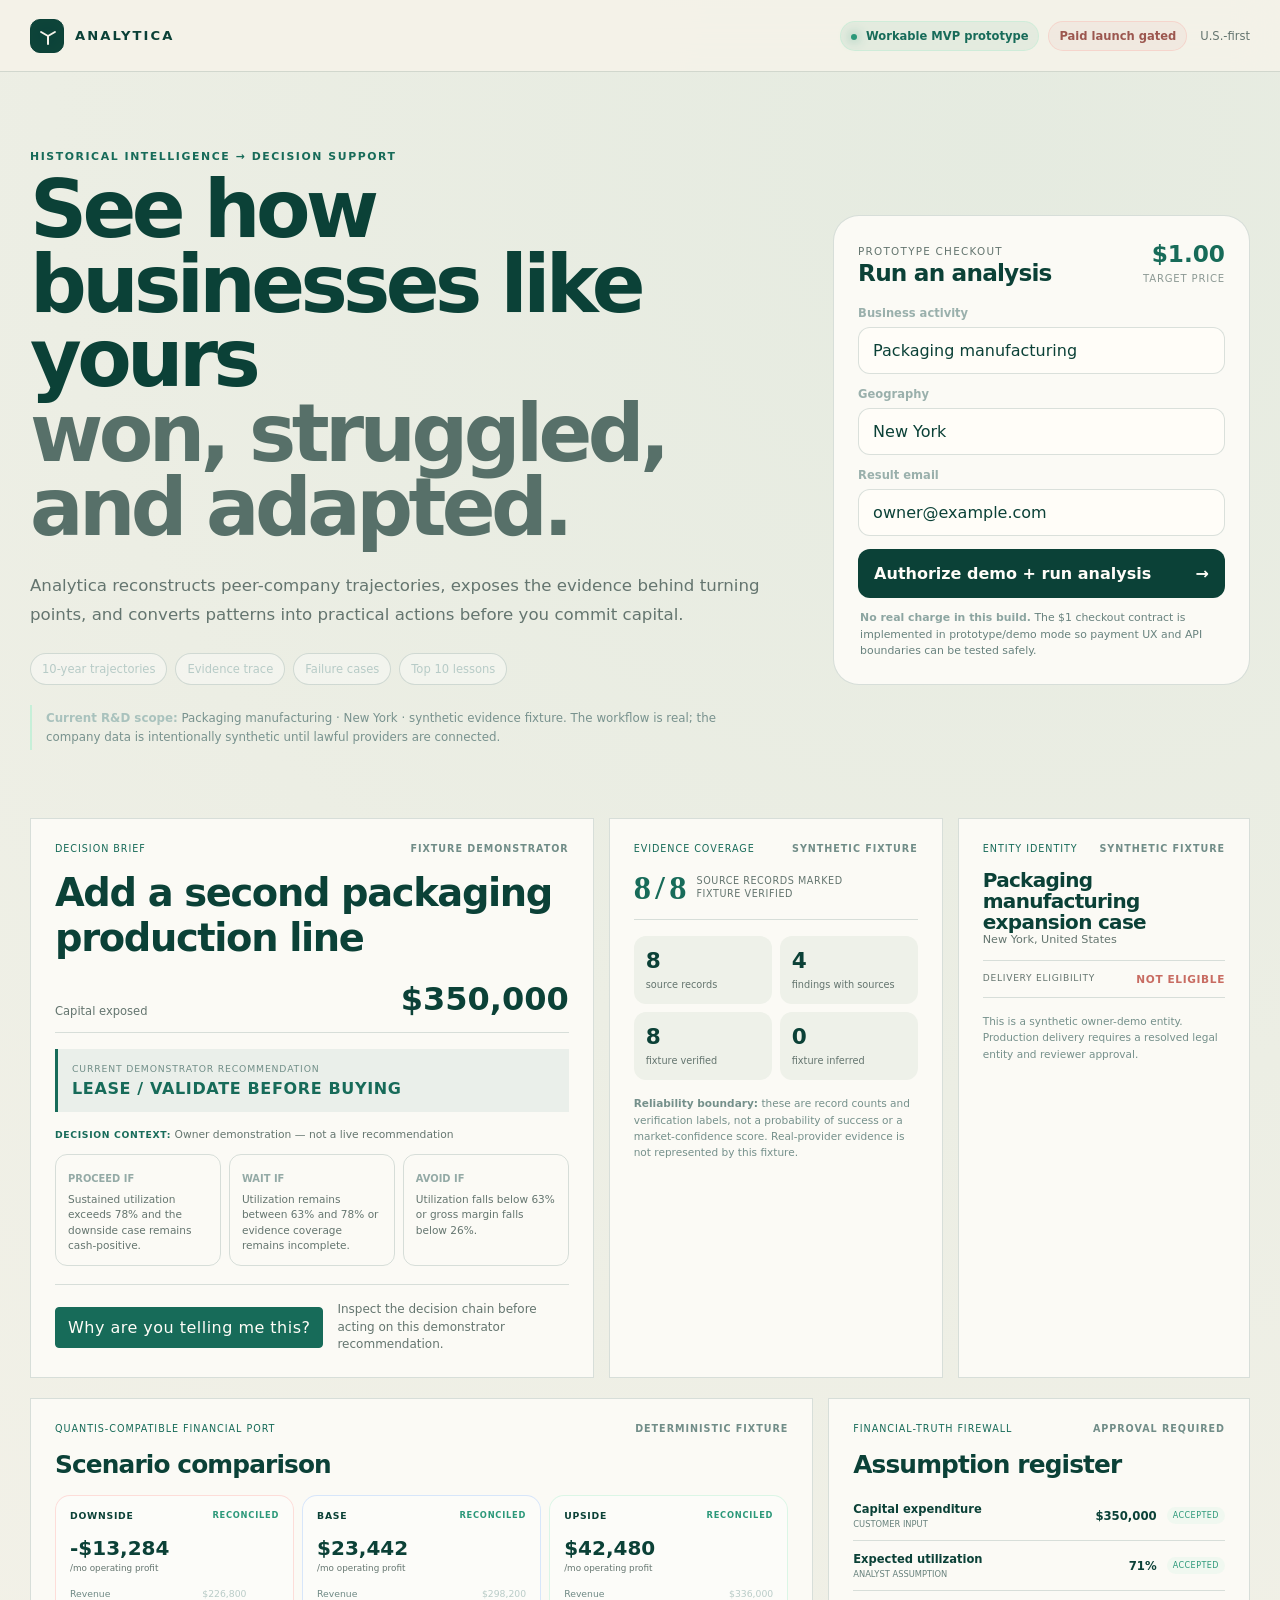
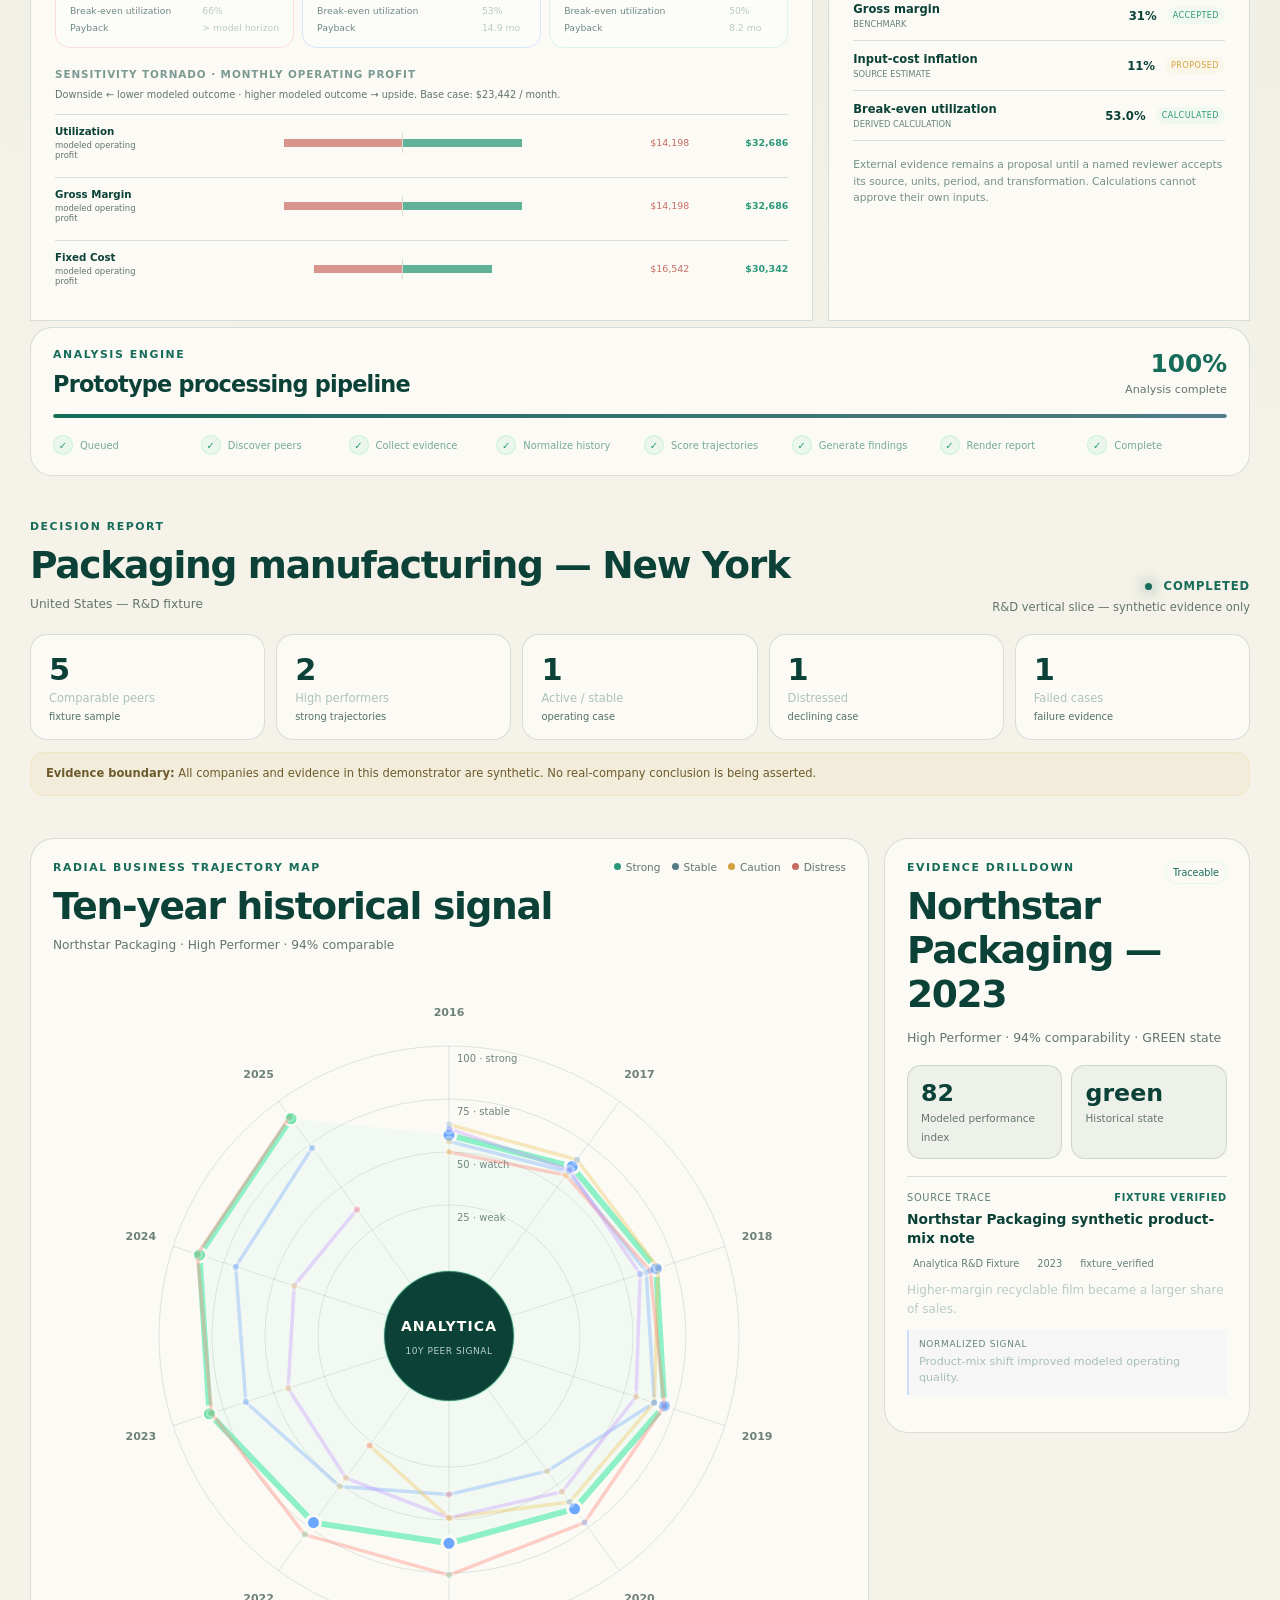
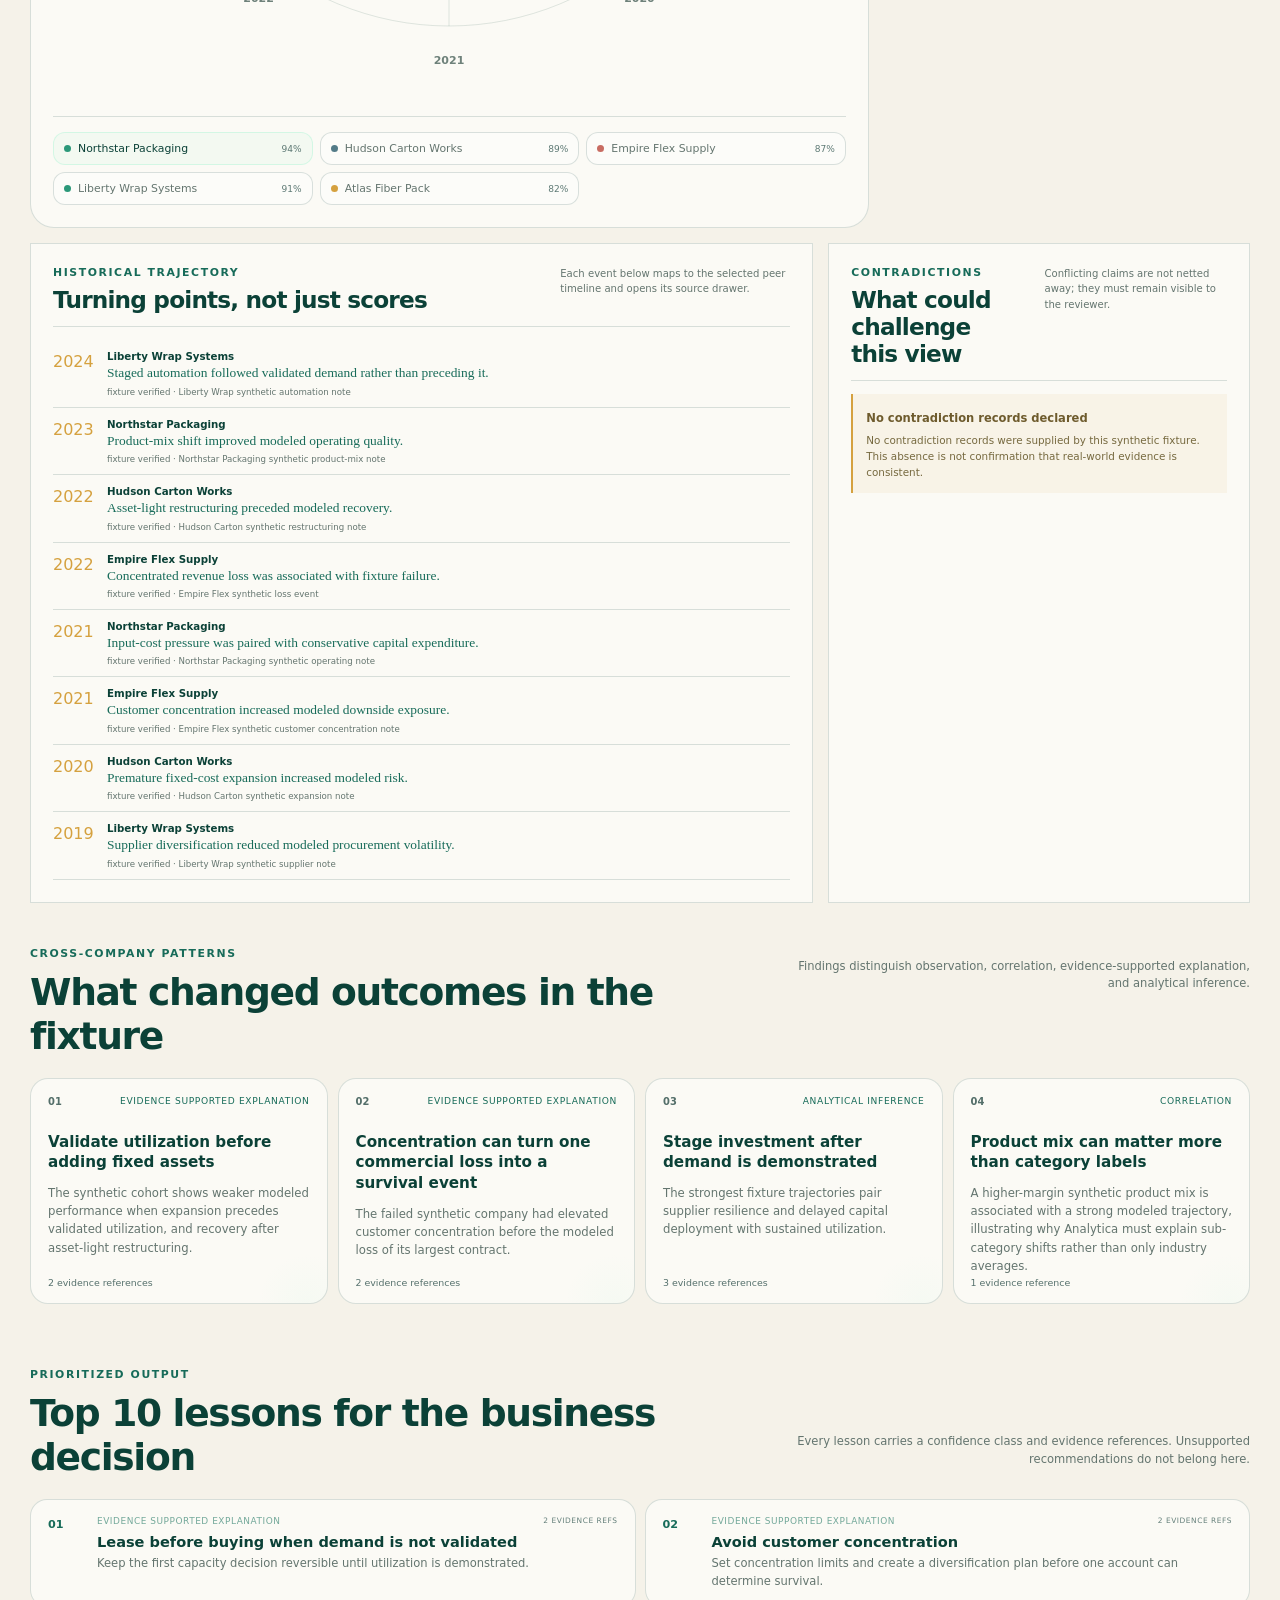
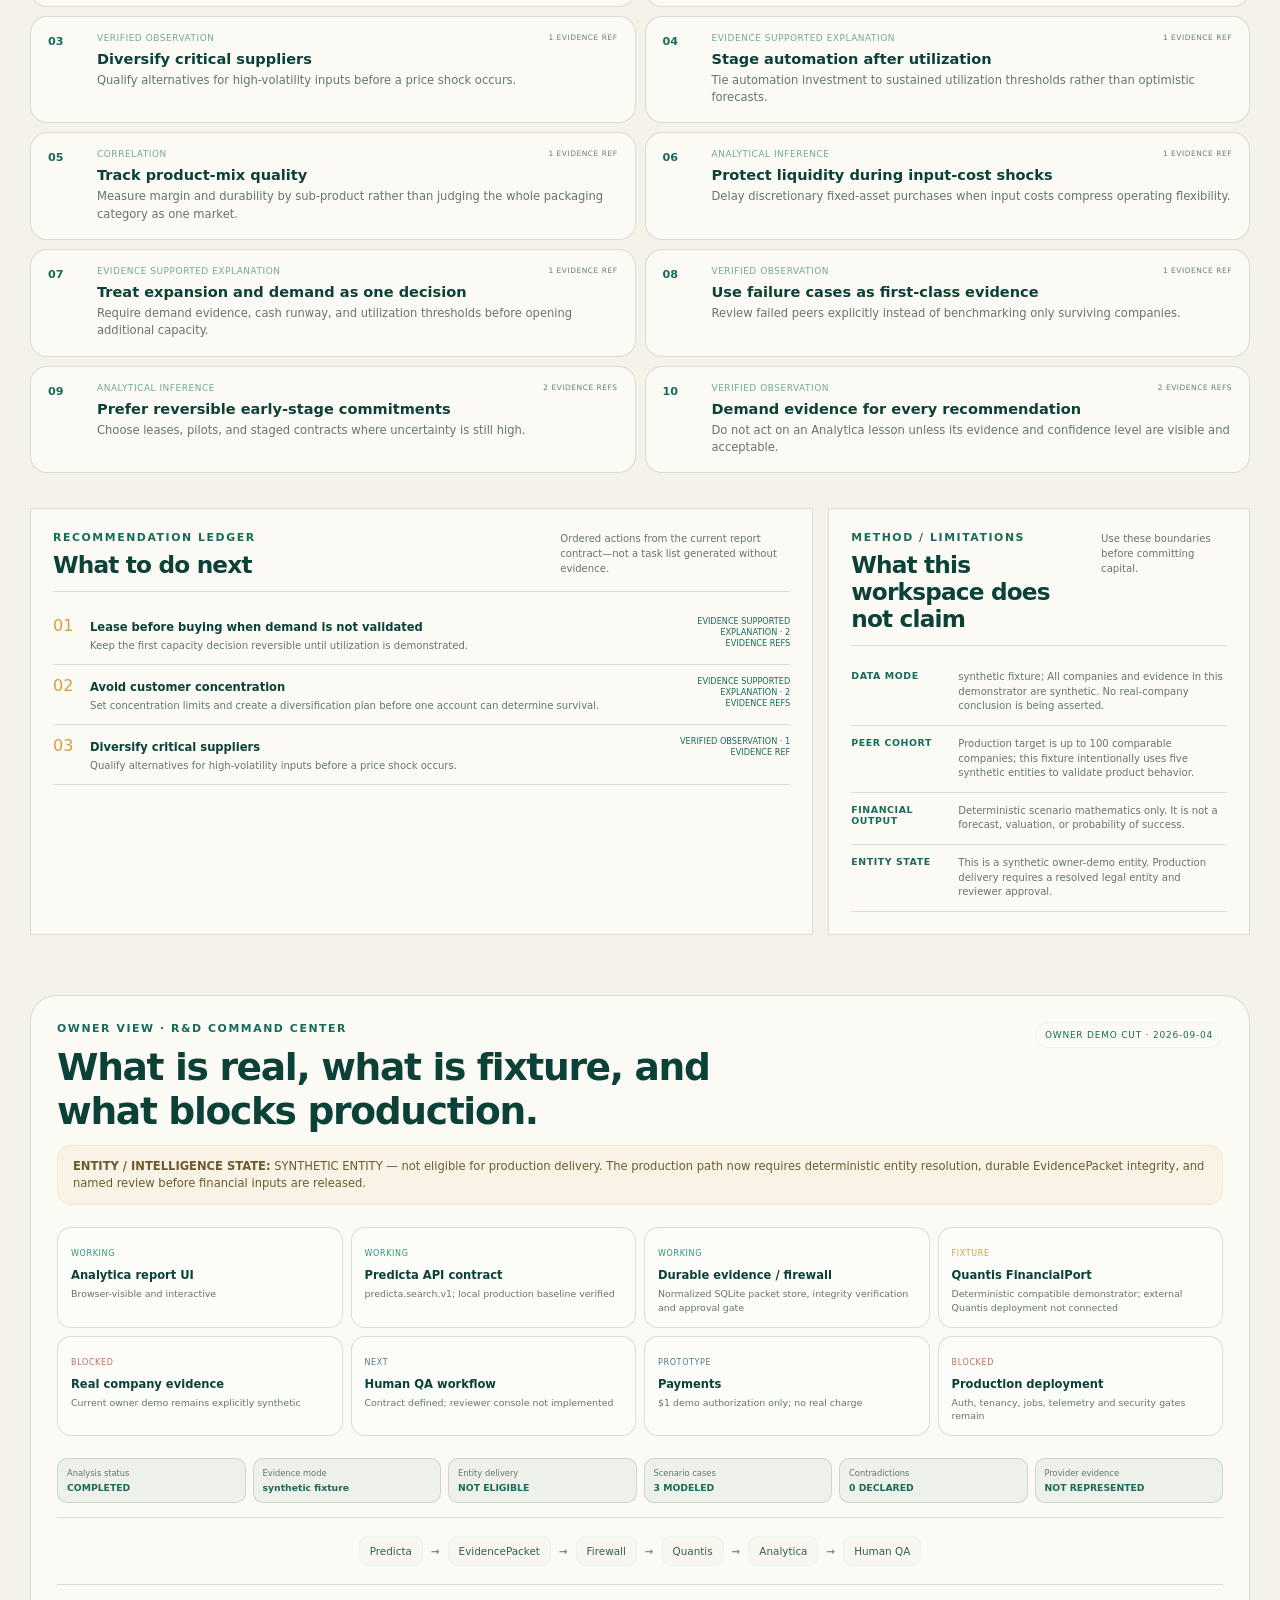
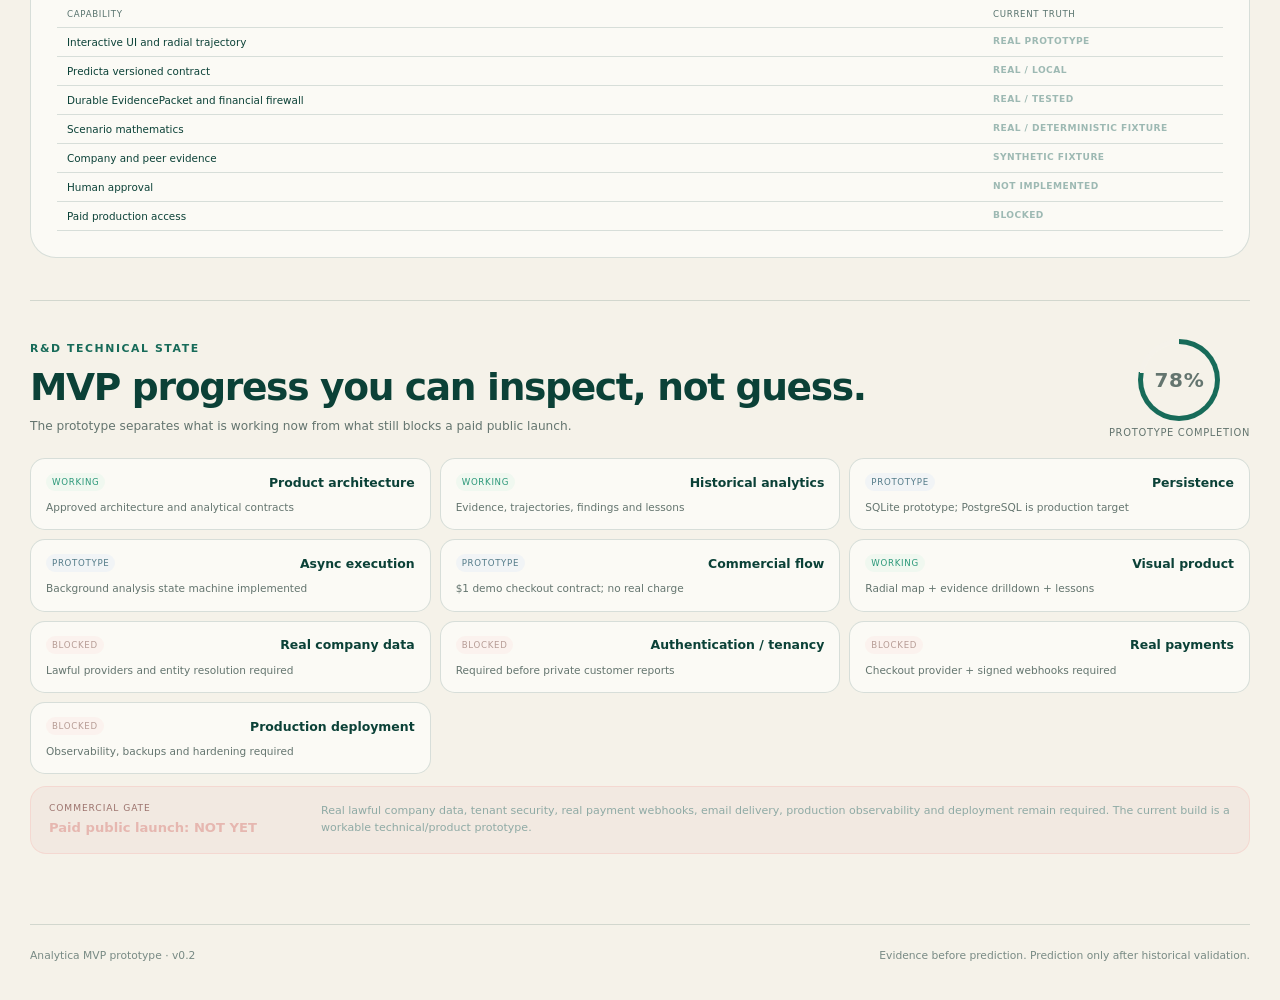
==== commit 2fd45528: "fix: render current decision contract state" ====
--- a/apps/web-preview/index.html
+++ b/apps/web-preview/index.html
@@ -130,7 +130,7 @@
       <div class="command-heading"><div><p class="eyebrow">Owner view · R&amp;D command center</p><h2 id="command-title">What is real, what is fixture, and what blocks production.</h2></div><span class="command-version">OWNER DEMO CUT · 2026-09-04</span></div>
       <article id="entity-provenance-state" class="notice" aria-label="Entity and provenance state"><strong>ENTITY / INTELLIGENCE STATE:</strong> <span>SYNTHETIC ENTITY — not eligible for production delivery. The production path now requires deterministic entity resolution, durable EvidencePacket integrity, and named review before financial inputs are released.</span></article>
       <div id="system-status-grid" class="system-status-grid"></div>
-      <div id="verification-strip" class="verification-strip" aria-label="Fresh verification results"></div>
+      <div id="verification-strip" class="verification-strip" aria-label="Decision contract state"></div>
       <div class="architecture-flow" aria-label="System architecture"><span>Predicta</span><b>→</b><span>EvidencePacket</span><b>→</b><span>Firewall</span><b>→</b><span>Quantis</span><b>→</b><span>Analytica</span><b>→</b><span>Human QA</span></div>
       <div id="real-demo-matrix" class="real-demo-matrix"></div>
     </section>
